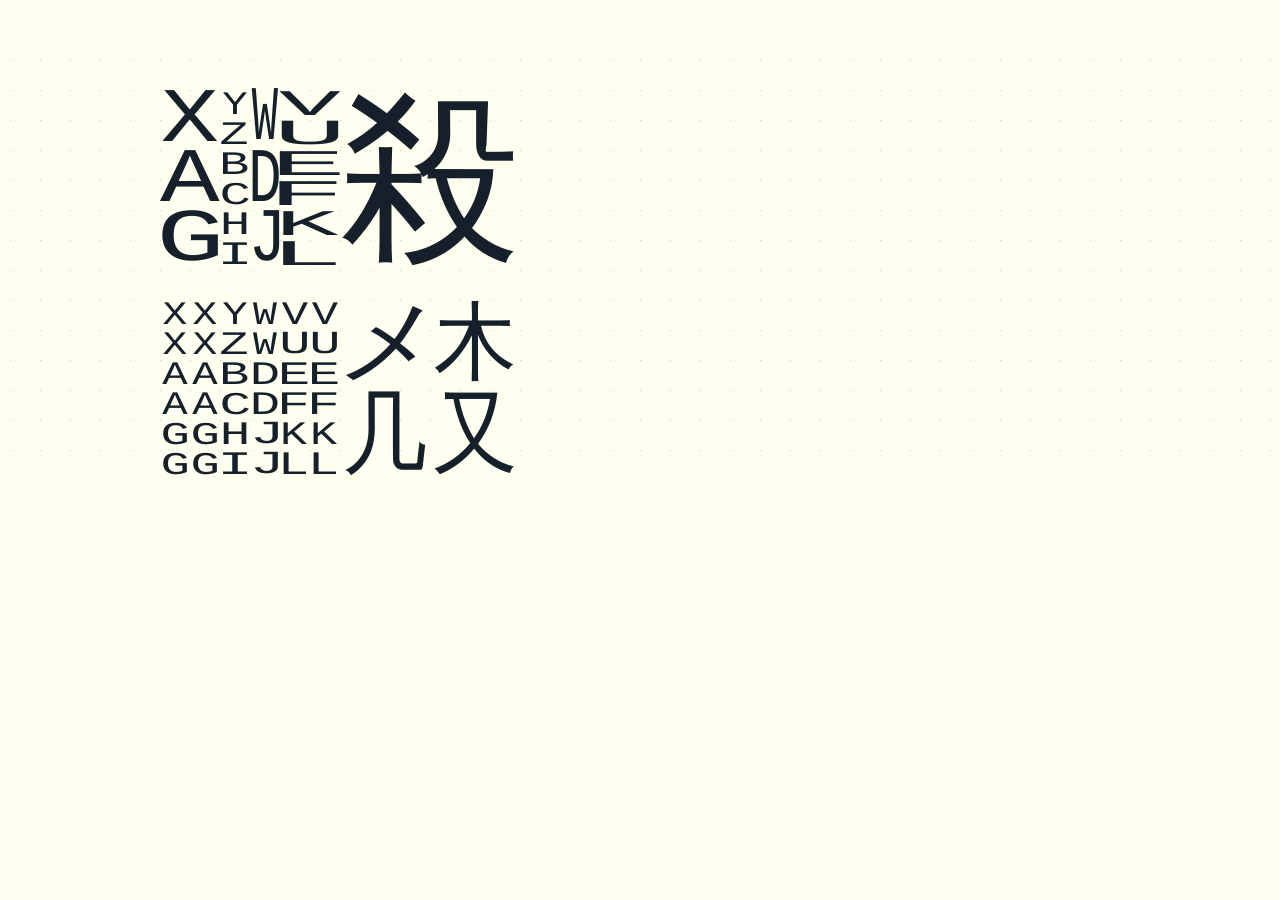
==== docs/fixture.html @ 178b0c96 "Primera versión de landing page con lorem ipsum" ====
<!DOCTYPE html>
<html lang="es" data-mode="multi" data-lang="multi" data-js="0">
<head>
<meta charset="utf-8">
<meta name="viewport" content="width=device-width, initial-scale=1">
<meta name="robots" content="noindex">
<meta name="color-scheme" content="light dark">
<title>box fixture (R2/R6, not a page) — Sebastián R. Vansteenkiste Visacia</title>
<link rel="stylesheet" href="assets/styles.css">
<style>/* generated from content/content.json by tools/build.mjs — do not edit */
:root{--hot-cols:max(calc(1 + 10 * var(--hover-scale,2)),calc(2 + 7 * var(--hover-scale,2)),calc(1 + 7 * var(--hover-scale,2)),calc(0 + 4 * var(--hover-scale,2)),calc(0 + 9 * var(--hover-scale,2)),calc(0 + 8 * var(--hover-scale,2)),calc(0 + 2 * var(--hover-scale,2)),calc(0 + 7 * var(--hover-scale,2)),calc(0 + 10 * var(--hover-scale,2)),calc(0 + 3 * var(--hover-scale,2)),calc(0 + 6 * var(--hover-scale,2)))}
:root{--hot-letters:10;--hot-spaces:1}
html[data-mode="multi"] .ml:not([data-language="es"]):not(.body){display:none}
html[data-mode="single"][data-lang="es"] .ml:not([data-language="es"]){display:none}
.box[data-l="es"]{--grow:calc(var(--hot-es,0) * var(--hover-grow,1))}
.widget[data-state="stacked"]:has(.line[data-language="es"]:hover),.widget[data-state="stacked"]:has(.box[data-l="es"]:hover),.widget[data-state="stacked"]:has(.line[data-language="es"]:focus-visible),.widget[data-state="stacked"][data-selected="es"]{--hot-es:1}
html[data-mode="single"][data-lang="es"] .widget{--hot-es:1;--hover-grow:1}
html[data-mode="single"][data-lang="es"] .box[data-l="es"]{--grow:1}
html[data-mode="single"][data-lang="es"] .box:not([data-l="es"]){display:none}
html[data-mode="single"][data-lang="es"] .ui-label:not([data-language="es"]){display:none}
.widget:has(.line[data-language="es"]:hover) .box[data-l="es"],.widget:has(.box[data-l="es"]:hover) .box[data-l="es"],.widget:has(.line[data-language="es"]:focus-visible) .box[data-l="es"],.widget[data-selected="es"] .box[data-l="es"],html[data-mode="single"] .box[data-l="es"]{overflow:clip}
html[data-hover-bold="1"][data-mode="multi"] .box[data-l="es"]:hover>.gl,html[data-hover-bold="1"][data-mode="multi"] .widget:has(.line[data-language="es"]:hover) .box[data-l="es"]>.gl,html[data-hover-bold="1"][data-mode="multi"] .widget:has(.line[data-language="es"]:focus-visible) .box[data-l="es"]>.gl,html[data-hover-bold="1"][data-mode="multi"] .widget[data-selected="es"] .box[data-l="es"]>.gl{-webkit-text-stroke:0.02em currentColor}
html[data-mode="single"][data-lang="en"] .ml:not([data-language="en"]){display:none}
.box[data-l="en"]{--grow:calc(var(--hot-en,0) * var(--hover-grow,1))}
.widget[data-state="stacked"]:has(.line[data-language="en"]:hover),.widget[data-state="stacked"]:has(.box[data-l="en"]:hover),.widget[data-state="stacked"]:has(.line[data-language="en"]:focus-visible),.widget[data-state="stacked"][data-selected="en"]{--hot-en:1}
html[data-mode="single"][data-lang="en"] .widget{--hot-en:1;--hover-grow:1}
html[data-mode="single"][data-lang="en"] .box[data-l="en"]{--grow:1}
html[data-mode="single"][data-lang="en"] .box:not([data-l="en"]){display:none}
html[data-mode="single"][data-lang="en"] .ui-label:not([data-language="en"]){display:none}
.widget:has(.line[data-language="en"]:hover) .box[data-l="en"],.widget:has(.box[data-l="en"]:hover) .box[data-l="en"],.widget:has(.line[data-language="en"]:focus-visible) .box[data-l="en"],.widget[data-selected="en"] .box[data-l="en"],html[data-mode="single"] .box[data-l="en"]{overflow:clip}
html[data-hover-bold="1"][data-mode="multi"] .box[data-l="en"]:hover>.gl,html[data-hover-bold="1"][data-mode="multi"] .widget:has(.line[data-language="en"]:hover) .box[data-l="en"]>.gl,html[data-hover-bold="1"][data-mode="multi"] .widget:has(.line[data-language="en"]:focus-visible) .box[data-l="en"]>.gl,html[data-hover-bold="1"][data-mode="multi"] .widget[data-selected="en"] .box[data-l="en"]>.gl{-webkit-text-stroke:0.02em currentColor}
html[data-mode="single"][data-lang="ca"] .ml:not([data-language="ca"]){display:none}
.box[data-l="ca"]{--grow:calc(var(--hot-ca,0) * var(--hover-grow,1))}
.widget[data-state="stacked"]:has(.line[data-language="ca"]:hover),.widget[data-state="stacked"]:has(.box[data-l="ca"]:hover),.widget[data-state="stacked"]:has(.line[data-language="ca"]:focus-visible),.widget[data-state="stacked"][data-selected="ca"]{--hot-ca:1}
html[data-mode="single"][data-lang="ca"] .widget{--hot-ca:1;--hover-grow:1}
html[data-mode="single"][data-lang="ca"] .box[data-l="ca"]{--grow:1}
html[data-mode="single"][data-lang="ca"] .box:not([data-l="ca"]){display:none}
html[data-mode="single"][data-lang="ca"] .ui-label:not([data-language="ca"]){display:none}
.widget:has(.line[data-language="ca"]:hover) .box[data-l="ca"],.widget:has(.box[data-l="ca"]:hover) .box[data-l="ca"],.widget:has(.line[data-language="ca"]:focus-visible) .box[data-l="ca"],.widget[data-selected="ca"] .box[data-l="ca"],html[data-mode="single"] .box[data-l="ca"]{overflow:clip}
html[data-hover-bold="1"][data-mode="multi"] .box[data-l="ca"]:hover>.gl,html[data-hover-bold="1"][data-mode="multi"] .widget:has(.line[data-language="ca"]:hover) .box[data-l="ca"]>.gl,html[data-hover-bold="1"][data-mode="multi"] .widget:has(.line[data-language="ca"]:focus-visible) .box[data-l="ca"]>.gl,html[data-hover-bold="1"][data-mode="multi"] .widget[data-selected="ca"] .box[data-l="ca"]>.gl{-webkit-text-stroke:0.02em currentColor}
html[data-mode="single"][data-lang="ja"] .ml:not([data-language="ja"]){display:none}
.box[data-l="ja"]{--grow:calc(var(--hot-ja,0) * var(--hover-grow,1))}
.widget[data-state="stacked"]:has(.line[data-language="ja"]:hover),.widget[data-state="stacked"]:has(.box[data-l="ja"]:hover),.widget[data-state="stacked"]:has(.line[data-language="ja"]:focus-visible),.widget[data-state="stacked"][data-selected="ja"]{--hot-ja:1}
html[data-mode="single"][data-lang="ja"] .widget{--hot-ja:1;--hover-grow:1}
html[data-mode="single"][data-lang="ja"] .box[data-l="ja"]{--grow:1}
html[data-mode="single"][data-lang="ja"] .box:not([data-l="ja"]){display:none}
html[data-mode="single"][data-lang="ja"] .ui-label:not([data-language="ja"]){display:none}
.widget:has(.line[data-language="ja"]:hover) .box[data-l="ja"],.widget:has(.box[data-l="ja"]:hover) .box[data-l="ja"],.widget:has(.line[data-language="ja"]:focus-visible) .box[data-l="ja"],.widget[data-selected="ja"] .box[data-l="ja"],html[data-mode="single"] .box[data-l="ja"]{overflow:clip}
html[data-hover-bold="1"][data-mode="multi"] .box[data-l="ja"]:hover>.gl,html[data-hover-bold="1"][data-mode="multi"] .widget:has(.line[data-language="ja"]:hover) .box[data-l="ja"]>.gl,html[data-hover-bold="1"][data-mode="multi"] .widget:has(.line[data-language="ja"]:focus-visible) .box[data-l="ja"]>.gl,html[data-hover-bold="1"][data-mode="multi"] .widget[data-selected="ja"] .box[data-l="ja"]>.gl{-webkit-text-stroke:0.02em currentColor}
html[data-mode="single"] .widget{--st:1;width:calc(var(--scols,var(--cols))*var(--cell));height:calc(var(--srows,2)*var(--cell))}
html[data-mode="single"] .widget .line{display:none}
html[data-mode="single"] .box{--ysv:var(--ys1,var(--ys))}

/* ink extents in em, measured by `npm run measure` (R3–R6) — one table per shipped typeface, D11.8 */
/* monospace (default; also the no-JS table, where data-font is absent) */
.box[data-g="?"]{--inkw:0.39;--inkh:0.7425;--inkx:0.1175;--inky:-0.3975}
.box[data-g="A"]{--inkw:0.5675;--inkh:0.73;--inkx:0.0175;--inky:-0.385}
.box[data-g="B"]{--inkw:0.475;--inkh:0.73;--inkx:0.08;--inky:-0.385}
.box[data-g="C"]{--inkw:0.4575;--inkh:0.7575;--inkx:0.0675;--inky:-0.3975}
.box[data-g="D"]{--inkw:0.475;--inkh:0.73;--inkx:0.065;--inky:-0.385}
.box[data-g="E"]{--inkw:0.4425;--inkh:0.73;--inkx:0.095;--inky:-0.385}
.box[data-g="F"]{--inkw:0.43;--inkh:0.73;--inkx:0.1125;--inky:-0.385}
.box[data-g="G"]{--inkw:0.49;--inkh:0.7575;--inkx:0.05;--inky:-0.3975}
.box[data-g="H"]{--inkw:0.47;--inkh:0.73;--inkx:0.065;--inky:-0.385}
.box[data-g="I"]{--inkw:0.405;--inkh:0.73;--inkx:0.0975;--inky:-0.385}
.box[data-g="J"]{--inkw:0.415;--inkh:0.745;--inkx:0.0525;--inky:-0.385}
.box[data-g="K"]{--inkw:0.5325;--inkh:0.73;--inkx:0.065;--inky:-0.385}
.box[data-g="L"]{--inkw:0.4525;--inkh:0.73;--inkx:0.105;--inky:-0.385}
.box[data-g="M"]{--inkw:0.5175;--inkh:0.7275;--inkx:0.0175;--inky:-0.3825}
.box[data-g="N"]{--inkw:0.5275;--inkh:0.7275;--inkx:0.0075;--inky:-0.3825}
.box[data-g="O"]{--inkw:0.4875;--inkh:0.7575;--inkx:0.0575;--inky:-0.3975}
.box[data-g="P"]{--inkw:0.4625;--inkh:0.73;--inkx:0.095;--inky:-0.385}
.box[data-g="Q"]{--inkw:0.4875;--inkh:0.875;--inkx:0.0575;--inky:-0.3975}
.box[data-g="R"]{--inkw:0.5325;--inkh:0.73;--inkx:0.07;--inky:-0.385}
.box[data-g="S"]{--inkw:0.47;--inkh:0.7575;--inkx:0.0675;--inky:-0.3975}
.box[data-g="T"]{--inkw:0.5575;--inkh:0.73;--inkx:0.0225;--inky:-0.385}
.box[data-g="U"]{--inkw:0.46;--inkh:0.745;--inkx:0.07;--inky:-0.385}
.box[data-g="V"]{--inkw:0.5475;--inkh:0.73;--inkx:0.0275;--inky:-0.385}
.box[data-g="W"]{--inkw:0.6025;--inkh:0.73;--inkx:0;--inky:-0.385}
.box[data-g="X"]{--inkw:0.5825;--inkh:0.73;--inkx:0.01;--inky:-0.385}
.box[data-g="Y"]{--inkw:0.565;--inkh:0.73;--inkx:0.0175;--inky:-0.385}
.box[data-g="Z"]{--inkw:0.4975;--inkh:0.73;--inkx:0.075;--inky:-0.385}
.box[data-g="¿"]{--inkw:0.39;--inkh:0.745;--inkx:0.0925;--inky:-0.385}
.box[data-g="É"]{--inkw:0.4425;--inkh:0.9275;--inkx:0.095;--inky:-0.5825}
.box[data-g="は"]{--inkw:0.7975;--inkh:0.8075;--inkx:0.1275;--inky:-0.405}
.box[data-g="メ"]{--inkw:0.7275;--inkh:0.7925;--inkx:0.1;--inky:-0.3975}
.box[data-g="事"]{--inkw:0.9025;--inkh:0.91;--inkx:0.0525;--inky:-0.4625}
.box[data-g="作"]{--inkw:0.91;--inkh:0.9175;--inkx:0.0325;--inky:-0.46}
.box[data-g="几"]{--inkw:0.9075;--inkh:0.845;--inkx:0.05;--inky:-0.4025}
.box[data-g="又"]{--inkw:0.9125;--inkh:0.83;--inkx:0.04;--inky:-0.3875}
.box[data-g="履"]{--inkw:0.9275;--inkh:0.8875;--inkx:0.0425;--inky:-0.43}
.box[data-g="明"]{--inkw:0.8275;--inkh:0.86;--inkx:0.0875;--inky:-0.4025}
.box[data-g="書"]{--inkw:0.8875;--inkh:0.9175;--inkx:0.06;--inky:-0.465}
.box[data-g="木"]{--inkw:0.9275;--inkh:0.9;--inkx:0.035;--inky:-0.445}
.box[data-g="業"]{--inkw:0.91;--inkh:0.91;--inkx:0.0525;--inky:-0.4475}
.box[data-g="歴"]{--inkw:0.92;--inkh:0.855;--inkx:0.02;--inky:-0.4125}
.box[data-g="殺"]{--inkw:0.9425;--inkh:0.9125;--inkx:0.025;--inky:-0.4575}
.box[data-g="発"]{--inkw:0.9225;--inkh:0.8725;--inkx:0.04;--inky:-0.42}
.box[data-g="私"]{--inkw:0.95;--inkh:0.9;--inkx:0.025;--inky:-0.4425}
.box[data-g="絡"]{--inkw:0.9375;--inkh:0.915;--inkx:0.0475;--inky:-0.4575}
.box[data-g="著"]{--inkw:0.915;--inkh:0.905;--inkx:0.0325;--inky:-0.4525}
.box[data-g="誰"]{--inkw:0.89;--inkh:0.905;--inkx:0.0575;--inky:-0.45}
.box[data-g="連"]{--inkw:0.9325;--inkh:0.885;--inkx:0.0325;--inky:-0.45}
/* proportional (settings panel) */
html[data-font="prop"] .box[data-g="?"]{--inkw:0.435;--inkh:0.7325;--inkx:0.055;--inky:-0.3625}
html[data-font="prop"] .box[data-g="A"]{--inkw:0.66;--inkh:0.715;--inkx:-0.005;--inky:-0.345}
html[data-font="prop"] .box[data-g="B"]{--inkw:0.5625;--inkh:0.715;--inkx:0.0775;--inky:-0.345}
html[data-font="prop"] .box[data-g="C"]{--inkw:0.64;--inkh:0.75;--inkx:0.0425;--inky:-0.3625}
html[data-font="prop"] .box[data-g="D"]{--inkw:0.59;--inkh:0.715;--inkx:0.0775;--inky:-0.345}
html[data-font="prop"] .box[data-g="E"]{--inkw:0.4975;--inkh:0.715;--inkx:0.0775;--inky:-0.345}
html[data-font="prop"] .box[data-g="F"]{--inkw:0.47;--inkh:0.715;--inkx:0.0775;--inky:-0.345}
html[data-font="prop"] .box[data-g="G"]{--inkw:0.655;--inkh:0.75;--inkx:0.0425;--inky:-0.3625}
html[data-font="prop"] .box[data-g="H"]{--inkw:0.5675;--inkh:0.715;--inkx:0.0775;--inky:-0.345}
html[data-font="prop"] .box[data-g="I"]{--inkw:0.095;--inkh:0.715;--inkx:0.0825;--inky:-0.345}
html[data-font="prop"] .box[data-g="J"]{--inkw:0.42;--inkh:0.7325;--inkx:0.0225;--inky:-0.345}
html[data-font="prop"] .box[data-g="K"]{--inkw:0.5925;--inkh:0.715;--inkx:0.0775;--inky:-0.345}
html[data-font="prop"] .box[data-g="L"]{--inkw:0.475;--inkh:0.715;--inkx:0.0775;--inky:-0.345}
html[data-font="prop"] .box[data-g="M"]{--inkw:0.7125;--inkh:0.715;--inkx:0.08;--inky:-0.345}
html[data-font="prop"] .box[data-g="N"]{--inkw:0.57;--inkh:0.715;--inkx:0.0775;--inky:-0.345}
html[data-font="prop"] .box[data-g="O"]{--inkw:0.685;--inkh:0.75;--inkx:0.0375;--inky:-0.3625}
html[data-font="prop"] .box[data-g="P"]{--inkw:0.5325;--inkh:0.715;--inkx:0.0775;--inky:-0.345}
html[data-font="prop"] .box[data-g="Q"]{--inkw:0.685;--inkh:0.7925;--inkx:0.0375;--inky:-0.3625}
html[data-font="prop"] .box[data-g="R"]{--inkw:0.5775;--inkh:0.715;--inkx:0.0775;--inky:-0.345}
html[data-font="prop"] .box[data-g="S"]{--inkw:0.575;--inkh:0.75;--inkx:0.0375;--inky:-0.3625}
html[data-font="prop"] .box[data-g="T"]{--inkw:0.57;--inkh:0.715;--inkx:0.0025;--inky:-0.345}
html[data-font="prop"] .box[data-g="U"]{--inkw:0.575;--inkh:0.7325;--inkx:0.0725;--inky:-0.345}
html[data-font="prop"] .box[data-g="V"]{--inkw:0.6125;--inkh:0.715;--inkx:0;--inky:-0.345}
html[data-font="prop"] .box[data-g="W"]{--inkw:0.9025;--inkh:0.715;--inkx:0.0125;--inky:-0.345}
html[data-font="prop"] .box[data-g="X"]{--inkw:0.6125;--inkh:0.715;--inkx:0;--inky:-0.345}
html[data-font="prop"] .box[data-g="Y"]{--inkw:0.6425;--inkh:0.715;--inkx:0.0025;--inky:-0.345}
html[data-font="prop"] .box[data-g="Z"]{--inkw:0.5675;--inkh:0.715;--inkx:0.0225;--inky:-0.345}
html[data-font="prop"] .box[data-g="¿"]{--inkw:0.435;--inkh:0.7275;--inkx:0.0675;--inky:-0.1475}
html[data-font="prop"] .box[data-g="É"]{--inkw:0.4975;--inkh:0.9275;--inkx:0.0775;--inky:-0.5575}
html[data-font="prop"] .box[data-g="は"]{--inkw:0.825;--inkh:0.845;--inkx:0.115;--inky:-0.425}
html[data-font="prop"] .box[data-g="メ"]{--inkw:0.735;--inkh:0.8175;--inkx:0.1175;--inky:-0.42}
html[data-font="prop"] .box[data-g="事"]{--inkw:0.93;--inkh:0.93;--inkx:0.035;--inky:-0.4675}
html[data-font="prop"] .box[data-g="作"]{--inkw:0.93;--inkh:0.93;--inkx:0.03;--inky:-0.4675}
html[data-font="prop"] .box[data-g="几"]{--inkw:0.9275;--inkh:0.8775;--inkx:0.035;--inky:-0.4275}
html[data-font="prop"] .box[data-g="又"]{--inkw:0.915;--inkh:0.8475;--inkx:0.0425;--inky:-0.3975}
html[data-font="prop"] .box[data-g="履"]{--inkw:0.9425;--inkh:0.9125;--inkx:0.02;--inky:-0.4475}
html[data-font="prop"] .box[data-g="明"]{--inkw:0.8575;--inkh:0.885;--inkx:0.0675;--inky:-0.435}
html[data-font="prop"] .box[data-g="書"]{--inkw:0.9225;--inkh:0.9175;--inkx:0.0425;--inky:-0.4725}
html[data-font="prop"] .box[data-g="木"]{--inkw:0.9225;--inkh:0.9275;--inkx:0.0375;--inky:-0.4625}
html[data-font="prop"] .box[data-g="業"]{--inkw:0.93;--inkh:0.94;--inkx:0.0375;--inky:-0.4675}
html[data-font="prop"] .box[data-g="歴"]{--inkw:0.9325;--inkh:0.8725;--inkx:0.0275;--inky:-0.4275}
html[data-font="prop"] .box[data-g="殺"]{--inkw:0.9475;--inkh:0.925;--inkx:0.0275;--inky:-0.4625}
html[data-font="prop"] .box[data-g="発"]{--inkw:0.93;--inkh:0.8925;--inkx:0.0325;--inky:-0.435}
html[data-font="prop"] .box[data-g="私"]{--inkw:0.94;--inkh:0.925;--inkx:0.03;--inky:-0.455}
html[data-font="prop"] .box[data-g="絡"]{--inkw:0.945;--inkh:0.9325;--inkx:0.0325;--inky:-0.465}
html[data-font="prop"] .box[data-g="著"]{--inkw:0.92;--inkh:0.9075;--inkx:0.035;--inky:-0.4675}
html[data-font="prop"] .box[data-g="誰"]{--inkw:0.92;--inkh:0.9;--inkx:0.04;--inky:-0.4575}
html[data-font="prop"] .box[data-g="連"]{--inkw:0.945;--inkh:0.905;--inkx:0.0275;--inky:-0.465}

/* per-block-size inset (R4): the global dial for how much of a box a glyph may fill */
.box[data-size="1x1"]{--fi:var(--fit-inset-1x1, var(--fit-inset))}
.box[data-size="1x2"]{--fi:var(--fit-inset-1x2, var(--fit-inset))}
.box[data-size="2x1"]{--fi:var(--fit-inset-2x1, var(--fit-inset))}
.box[data-size="2x2"]{--fi:var(--fit-inset-2x2, var(--fit-inset))}

/* R12: the fused-glyph-width dial: the column grid, and the block shift it implies */
.box[data-block="latin"]{--fdw:max(var(--fw), var(--fused-glyph-width, 1), var(--fh) * var(--fused-glyph-square, 0))}
.box[data-block="cjk"]{--fshift:calc(var(--fgw) - 1)}</style>
</head>
<body>
<main id="main">
<div class="lanes">
<div class="lane" data-lane="1">
<section class="section" data-section="composite"><h2 class="sr-only">2x2, tower, 1x2, 2x1</h2><div class="widget" data-state="fused" data-columns="latin" role="group" aria-label="2x2, tower, 1x2, 2x1" style="--cols:12;--rows:12;--rows0:8;--fused:6;--pad:1;--scols:calc(0 + 6 * var(--hover-scale,2));--srows:calc(2 * max(2, var(--hover-scale,2)))"><div class="boxes" aria-hidden="true"><span class="box" data-l="es" data-block="latin" data-script="latin" data-g="X" data-size="2x2" style="--xf:0;--yf:1;--xs:0;--ys:1;--ys0:0;--ys1:2;--w:2;--h:2"><span class="gl">X</span></span><span class="box" data-l="es" data-block="latin" data-script="latin" data-g="Y" data-size="1x1" style="--xf:2;--yf:1;--xs:2;--ys:1;--ys0:0;--ys1:2;--push:2;--dy:2"><span class="gl">Y</span></span><span class="box" data-l="es" data-block="latin" data-script="latin" data-g="Z" data-size="1x1" style="--xf:2;--yf:2;--xs:2;--ys:2;--ys0:1;--ys1:3;--push:2"><span class="gl">Z</span></span><span class="box" data-l="es" data-block="latin" data-script="latin" data-g="W" data-size="1x2" style="--xf:3;--yf:1;--xs:3;--ys:1;--ys0:0;--ys1:2;--h:2;--push:3"><span class="gl">W</span></span><span class="box" data-l="es" data-block="latin" data-script="latin" data-g="V" data-size="2x1" style="--xf:4;--yf:1;--xs:4;--ys:1;--ys0:0;--ys1:2;--w:2;--push:4;--dy:2"><span class="gl">V</span></span><span class="box" data-l="es" data-block="latin" data-script="latin" data-g="U" data-size="2x1" style="--xf:4;--yf:2;--xs:4;--ys:2;--ys0:1;--ys1:3;--w:2;--push:4"><span class="gl">U</span></span><span class="box" data-l="en" data-block="latin" data-script="latin" data-g="A" data-size="2x2" style="--xf:0;--yf:3;--xs:0;--ys:4;--ys0:2;--ys1:2;--w:2;--h:2"><span class="gl">A</span></span><span class="box" data-l="en" data-block="latin" data-script="latin" data-g="B" data-size="1x1" style="--xf:2;--yf:3;--xs:2;--ys:4;--ys0:2;--ys1:2;--push:2;--dy:2"><span class="gl">B</span></span><span class="box" data-l="en" data-block="latin" data-script="latin" data-g="C" data-size="1x1" style="--xf:2;--yf:4;--xs:2;--ys:5;--ys0:3;--ys1:3;--push:2"><span class="gl">C</span></span><span class="box" data-l="en" data-block="latin" data-script="latin" data-g="D" data-size="1x2" style="--xf:3;--yf:3;--xs:3;--ys:4;--ys0:2;--ys1:2;--h:2;--push:3"><span class="gl">D</span></span><span class="box" data-l="en" data-block="latin" data-script="latin" data-g="E" data-size="2x1" style="--xf:4;--yf:3;--xs:4;--ys:4;--ys0:2;--ys1:2;--w:2;--push:4;--dy:2"><span class="gl">E</span></span><span class="box" data-l="en" data-block="latin" data-script="latin" data-g="F" data-size="2x1" style="--xf:4;--yf:4;--xs:4;--ys:5;--ys0:3;--ys1:3;--w:2;--push:4"><span class="gl">F</span></span><span class="box" data-l="ca" data-block="latin" data-script="latin" data-g="G" data-size="2x2" style="--xf:0;--yf:5;--xs:0;--ys:7;--ys0:4;--ys1:2;--w:2;--h:2"><span class="gl">G</span></span><span class="box" data-l="ca" data-block="latin" data-script="latin" data-g="H" data-size="1x1" style="--xf:2;--yf:5;--xs:2;--ys:7;--ys0:4;--ys1:2;--push:2;--dy:2"><span class="gl">H</span></span><span class="box" data-l="ca" data-block="latin" data-script="latin" data-g="I" data-size="1x1" style="--xf:2;--yf:6;--xs:2;--ys:8;--ys0:5;--ys1:3;--push:2"><span class="gl">I</span></span><span class="box" data-l="ca" data-block="latin" data-script="latin" data-g="J" data-size="1x2" style="--xf:3;--yf:5;--xs:3;--ys:7;--ys0:4;--ys1:2;--h:2;--push:3"><span class="gl">J</span></span><span class="box" data-l="ca" data-block="latin" data-script="latin" data-g="K" data-size="2x1" style="--xf:4;--yf:5;--xs:4;--ys:7;--ys0:4;--ys1:2;--w:2;--push:4;--dy:2"><span class="gl">K</span></span><span class="box" data-l="ca" data-block="latin" data-script="latin" data-g="L" data-size="2x1" style="--xf:4;--yf:6;--xs:4;--ys:8;--ys0:5;--ys1:3;--w:2;--push:4"><span class="gl">L</span></span><span class="box" data-l="ja" data-block="cjk" data-script="cjk" data-g="殺" data-size="2x2" style="--xf:6;--yf:1;--xs:0;--ys:10;--ys0:6;--ys1:2;--w:2;--h:2;--fw:6;--fh:6"><span class="gl">殺</span></span></div></div></section>
<section class="section" data-section="tiled"><h2 class="sr-only">2x2 tiled by 1x1 boxes</h2><div class="widget" data-state="fused" data-columns="latin" role="group" aria-label="2x2 tiled by 1x1 boxes" style="--cols:12;--rows:12;--rows0:8;--fused:6;--pad:1;--scols:calc(0 + 6 * var(--hover-scale,2));--srows:calc(2 * max(2, var(--hover-scale,2)))"><div class="boxes" aria-hidden="true"><span class="box" data-l="es" data-block="latin" data-script="latin" data-g="X" data-size="1x1" style="--xf:0;--yf:1;--xs:0;--ys:1;--ys0:0;--ys1:2;--dy:2"><span class="gl">X</span></span><span class="box" data-l="es" data-block="latin" data-script="latin" data-g="X" data-size="1x1" style="--xf:0;--yf:2;--xs:0;--ys:2;--ys0:1;--ys1:3"><span class="gl">X</span></span><span class="box" data-l="es" data-block="latin" data-script="latin" data-g="X" data-size="1x1" style="--xf:1;--yf:1;--xs:1;--ys:1;--ys0:0;--ys1:2;--push:1;--dy:2"><span class="gl">X</span></span><span class="box" data-l="es" data-block="latin" data-script="latin" data-g="X" data-size="1x1" style="--xf:1;--yf:2;--xs:1;--ys:2;--ys0:1;--ys1:3;--push:1"><span class="gl">X</span></span><span class="box" data-l="es" data-block="latin" data-script="latin" data-g="Y" data-size="1x1" style="--xf:2;--yf:1;--xs:2;--ys:1;--ys0:0;--ys1:2;--push:2;--dy:2"><span class="gl">Y</span></span><span class="box" data-l="es" data-block="latin" data-script="latin" data-g="Z" data-size="1x1" style="--xf:2;--yf:2;--xs:2;--ys:2;--ys0:1;--ys1:3;--push:2"><span class="gl">Z</span></span><span class="box" data-l="es" data-block="latin" data-script="latin" data-g="W" data-size="1x1" style="--xf:3;--yf:1;--xs:3;--ys:1;--ys0:0;--ys1:2;--push:3;--dy:2"><span class="gl">W</span></span><span class="box" data-l="es" data-block="latin" data-script="latin" data-g="W" data-size="1x1" style="--xf:3;--yf:2;--xs:3;--ys:2;--ys0:1;--ys1:3;--push:3"><span class="gl">W</span></span><span class="box" data-l="es" data-block="latin" data-script="latin" data-g="V" data-size="1x1" style="--xf:4;--yf:1;--xs:4;--ys:1;--ys0:0;--ys1:2;--push:4;--dy:2"><span class="gl">V</span></span><span class="box" data-l="es" data-block="latin" data-script="latin" data-g="U" data-size="1x1" style="--xf:4;--yf:2;--xs:4;--ys:2;--ys0:1;--ys1:3;--push:4"><span class="gl">U</span></span><span class="box" data-l="es" data-block="latin" data-script="latin" data-g="V" data-size="1x1" style="--xf:5;--yf:1;--xs:5;--ys:1;--ys0:0;--ys1:2;--push:5;--dy:2"><span class="gl">V</span></span><span class="box" data-l="es" data-block="latin" data-script="latin" data-g="U" data-size="1x1" style="--xf:5;--yf:2;--xs:5;--ys:2;--ys0:1;--ys1:3;--push:5"><span class="gl">U</span></span><span class="box" data-l="en" data-block="latin" data-script="latin" data-g="A" data-size="1x1" style="--xf:0;--yf:3;--xs:0;--ys:4;--ys0:2;--ys1:2;--dy:2"><span class="gl">A</span></span><span class="box" data-l="en" data-block="latin" data-script="latin" data-g="A" data-size="1x1" style="--xf:0;--yf:4;--xs:0;--ys:5;--ys0:3;--ys1:3"><span class="gl">A</span></span><span class="box" data-l="en" data-block="latin" data-script="latin" data-g="A" data-size="1x1" style="--xf:1;--yf:3;--xs:1;--ys:4;--ys0:2;--ys1:2;--push:1;--dy:2"><span class="gl">A</span></span><span class="box" data-l="en" data-block="latin" data-script="latin" data-g="A" data-size="1x1" style="--xf:1;--yf:4;--xs:1;--ys:5;--ys0:3;--ys1:3;--push:1"><span class="gl">A</span></span><span class="box" data-l="en" data-block="latin" data-script="latin" data-g="B" data-size="1x1" style="--xf:2;--yf:3;--xs:2;--ys:4;--ys0:2;--ys1:2;--push:2;--dy:2"><span class="gl">B</span></span><span class="box" data-l="en" data-block="latin" data-script="latin" data-g="C" data-size="1x1" style="--xf:2;--yf:4;--xs:2;--ys:5;--ys0:3;--ys1:3;--push:2"><span class="gl">C</span></span><span class="box" data-l="en" data-block="latin" data-script="latin" data-g="D" data-size="1x1" style="--xf:3;--yf:3;--xs:3;--ys:4;--ys0:2;--ys1:2;--push:3;--dy:2"><span class="gl">D</span></span><span class="box" data-l="en" data-block="latin" data-script="latin" data-g="D" data-size="1x1" style="--xf:3;--yf:4;--xs:3;--ys:5;--ys0:3;--ys1:3;--push:3"><span class="gl">D</span></span><span class="box" data-l="en" data-block="latin" data-script="latin" data-g="E" data-size="1x1" style="--xf:4;--yf:3;--xs:4;--ys:4;--ys0:2;--ys1:2;--push:4;--dy:2"><span class="gl">E</span></span><span class="box" data-l="en" data-block="latin" data-script="latin" data-g="F" data-size="1x1" style="--xf:4;--yf:4;--xs:4;--ys:5;--ys0:3;--ys1:3;--push:4"><span class="gl">F</span></span><span class="box" data-l="en" data-block="latin" data-script="latin" data-g="E" data-size="1x1" style="--xf:5;--yf:3;--xs:5;--ys:4;--ys0:2;--ys1:2;--push:5;--dy:2"><span class="gl">E</span></span><span class="box" data-l="en" data-block="latin" data-script="latin" data-g="F" data-size="1x1" style="--xf:5;--yf:4;--xs:5;--ys:5;--ys0:3;--ys1:3;--push:5"><span class="gl">F</span></span><span class="box" data-l="ca" data-block="latin" data-script="latin" data-g="G" data-size="1x1" style="--xf:0;--yf:5;--xs:0;--ys:7;--ys0:4;--ys1:2;--dy:2"><span class="gl">G</span></span><span class="box" data-l="ca" data-block="latin" data-script="latin" data-g="G" data-size="1x1" style="--xf:0;--yf:6;--xs:0;--ys:8;--ys0:5;--ys1:3"><span class="gl">G</span></span><span class="box" data-l="ca" data-block="latin" data-script="latin" data-g="G" data-size="1x1" style="--xf:1;--yf:5;--xs:1;--ys:7;--ys0:4;--ys1:2;--push:1;--dy:2"><span class="gl">G</span></span><span class="box" data-l="ca" data-block="latin" data-script="latin" data-g="G" data-size="1x1" style="--xf:1;--yf:6;--xs:1;--ys:8;--ys0:5;--ys1:3;--push:1"><span class="gl">G</span></span><span class="box" data-l="ca" data-block="latin" data-script="latin" data-g="H" data-size="1x1" style="--xf:2;--yf:5;--xs:2;--ys:7;--ys0:4;--ys1:2;--push:2;--dy:2"><span class="gl">H</span></span><span class="box" data-l="ca" data-block="latin" data-script="latin" data-g="I" data-size="1x1" style="--xf:2;--yf:6;--xs:2;--ys:8;--ys0:5;--ys1:3;--push:2"><span class="gl">I</span></span><span class="box" data-l="ca" data-block="latin" data-script="latin" data-g="J" data-size="1x1" style="--xf:3;--yf:5;--xs:3;--ys:7;--ys0:4;--ys1:2;--push:3;--dy:2"><span class="gl">J</span></span><span class="box" data-l="ca" data-block="latin" data-script="latin" data-g="J" data-size="1x1" style="--xf:3;--yf:6;--xs:3;--ys:8;--ys0:5;--ys1:3;--push:3"><span class="gl">J</span></span><span class="box" data-l="ca" data-block="latin" data-script="latin" data-g="K" data-size="1x1" style="--xf:4;--yf:5;--xs:4;--ys:7;--ys0:4;--ys1:2;--push:4;--dy:2"><span class="gl">K</span></span><span class="box" data-l="ca" data-block="latin" data-script="latin" data-g="L" data-size="1x1" style="--xf:4;--yf:6;--xs:4;--ys:8;--ys0:5;--ys1:3;--push:4"><span class="gl">L</span></span><span class="box" data-l="ca" data-block="latin" data-script="latin" data-g="K" data-size="1x1" style="--xf:5;--yf:5;--xs:5;--ys:7;--ys0:4;--ys1:2;--push:5;--dy:2"><span class="gl">K</span></span><span class="box" data-l="ca" data-block="latin" data-script="latin" data-g="L" data-size="1x1" style="--xf:5;--yf:6;--xs:5;--ys:8;--ys0:5;--ys1:3;--push:5"><span class="gl">L</span></span><span class="box" data-l="ja" data-block="cjk" data-script="cjk" data-g="メ" data-size="1x1" style="--xf:6;--yf:1;--xs:0;--ys:10;--ys0:6;--ys1:2;--fw:3;--fh:3;--dy:2"><span class="gl">メ</span></span><span class="box" data-l="ja" data-block="cjk" data-script="cjk" data-g="几" data-size="1x1" style="--xf:6;--yf:4;--xs:0;--ys:11;--ys0:7;--ys1:3;--fw:3;--fh:3"><span class="gl">几</span></span><span class="box" data-l="ja" data-block="cjk" data-script="cjk" data-g="木" data-size="1x1" style="--xf:9;--yf:1;--xs:1;--ys:10;--ys0:6;--ys1:2;--fw:3;--fh:3;--push:1;--dy:2"><span class="gl">木</span></span><span class="box" data-l="ja" data-block="cjk" data-script="cjk" data-g="又" data-size="1x1" style="--xf:9;--yf:4;--xs:1;--ys:11;--ys0:7;--ys1:3;--fw:3;--fh:3;--push:1"><span class="gl">又</span></span></div></div></section>
</div>
</div>
</main>
</body>
</html>
---- docs/assets/styles.css ----
/* ============================================================================
   home — stylesheet
   The spec's §8/§9/§10, implemented on whole square cells (R1, R9).
   Data-derived rules (single-mode visibility, per-language line growth, the
   measured glyph metrics, the per-size inset) are NOT here: the generator emits
   them in a small <style> block, so a fifth language, a new glyph or a bigger
   box needs no CSS edit. See home/README.md.

   Layout contract
   ---------------
   --cell is one square cell. The page is exactly --grid-cols cells wide,
   centred, with one cell of slack so a scrollbar can never cause horizontal
   overflow. Every box (widget, glyph box, line, control, bar, dialog) is a
   whole number of cells in both dimensions, and the widget's fused block fits
   one lane.

   The fit rule (R3–R6) lives in the `.box` block below: the generator emits raw
   geometry in cells plus measured ink metrics in em, and the box derives its
   font size and its two stretches with calc(), so the inset stays a live dial.
   ========================================================================= */

@property --cell {
  syntax: "<length>";
  inherits: true;
  initial-value: 32px;
}

@property --dur {
  syntax: "<time>";
  inherits: true;
  initial-value: 400ms;
}

/* D13.4: registered so `--hot-cols` (a max() of per-line `calc()`s emitted by the
   generator) resolves to a number the browser checks and the battery can read;
   without registration `getComputedStyle` hands back the token stream. */
@property --hot-cols {
  syntax: "<number>";
  inherits: true;
  initial-value: 21;
}

@property --hover-scale {
  syntax: "<number>";
  inherits: true;
  initial-value: 2;
}

@property --hover-reserve {
  syntax: "<number>";
  inherits: true;
  initial-value: 1;
}

/* D15.2: 1 while the stacked view has to reserve a shoulder/gap for the hot
   growth, 0 when growing or reserving is switched off. */
@property --stack-room {
  syntax: "<number>";
  inherits: true;
  initial-value: 1;
}

@property --wave-step {
  syntax: "<time>";
  inherits: true;
  initial-value: 200ms;
}

/* The widget's box geometry and glyph metrics, registered as numbers so that
   `getComputedStyle` hands back a resolved value (not the calc() source) to the
   debug overlay and to `npm run check`, and so the browser can interpolate
   them. Names, units and meanings: see the `.box` rule below. */
@property --w { syntax: "<number>"; inherits: true; initial-value: 1; }
@property --h { syntax: "<number>"; inherits: true; initial-value: 1; }
@property --fw { syntax: "<number>"; inherits: true; initial-value: 1; }
@property --fh { syntax: "<number>"; inherits: true; initial-value: 1; }
@property --xf { syntax: "<number>"; inherits: true; initial-value: 0; }
@property --yf { syntax: "<number>"; inherits: true; initial-value: 0; }
@property --xs { syntax: "<number>"; inherits: true; initial-value: 0; }
@property --ys { syntax: "<number>"; inherits: true; initial-value: 0; }
@property --fi { syntax: "<number>"; inherits: true; initial-value: 0; }
@property --fdw { syntax: "<number>"; inherits: true; initial-value: 1; }
@property --fgw { syntax: "<number>"; inherits: true; initial-value: 1; }
@property --fshift { syntax: "<number>"; inherits: true; initial-value: 0; }
@property --push { syntax: "<number>"; inherits: true; initial-value: 0; }
@property --dy { syntax: "<number>"; inherits: true; initial-value: 1; }
@property --grow { syntax: "<number>"; inherits: true; initial-value: 0; }
@property --rw { syntax: "<number>"; inherits: true; initial-value: 1; }
@property --rh { syntax: "<number>"; inherits: true; initial-value: 1; }
@property --f { syntax: "<number>"; inherits: true; initial-value: 1; }
@property --sx { syntax: "<number>"; inherits: true; initial-value: 1; }
@property --sy { syntax: "<number>"; inherits: true; initial-value: 1; }
@property --kx { syntax: "<number>"; inherits: true; initial-value: 0; }
@property --ky { syntax: "<number>"; inherits: true; initial-value: 0; }
@property --inkw { syntax: "<number>"; inherits: true; initial-value: 0; }
@property --inkh { syntax: "<number>"; inherits: true; initial-value: 0; }
@property --inkx { syntax: "<number>"; inherits: true; initial-value: 0; }
@property --inky { syntax: "<number>"; inherits: true; initial-value: 0; }
@property --bleed { syntax: "<number>"; inherits: true; initial-value: 0; }
@property --mw { syntax: "<number>"; inherits: true; initial-value: 0; }
@property --mv { syntax: "<number>"; inherits: true; initial-value: 0; }

*,
*::before,
*::after {
  box-sizing: border-box;
}

:root {
  color-scheme: light dark;
  /* R11 (§10.7 layer 3): text presentation, declared where the page is rooted,
     so every mark — the section tick drawn by `.tick::before` included — is
     covered, not only the glyph boxes that repeat it below. */
  font-variant-emoji: text;

  /* --- grid ------------------------------------------------------------- */
  /* Round 11 (D11.1/D11.2), tightened by round 12 (D12.1). One column.
     Portrait holds the widest **hot** row (the longest title doubling to 21
     cells), so it is 21 columns; landscape is 32. `--cell` is budgeted from
     BOTH the grid and that row, and three cells of slack cover the scrollbar,
     so an expanded title can never produce a sideways scrollbar. `--hot-cols`
     is replaced by the generator with the widest hot row of the build.
     The dial is 13px…30px (was 14px…32px): three cells of slack instead of two
     and both ends a notch smaller, which is the review's "decrease the cell
     size slightly on all platforms, mobile may be slightly smaller". The floor
     is safe for the 24px target because every control is 2 cells. */
  --grid-cols: 21; /* portrait; landscape overrides below */
  --cell-slack: 3; /* cells of allowance, scrollbar included (D12.1) */
  --cell-min: 13px; /* targets stay ≥24px: every control is 2 cells */
  --cell-max: 30px; /* "slightly smaller on all platforms" (was 32px, then 40px) */
  --hot-cols: 21;
  /* max(C + slack, 2H − C + slack): the grid's own need, or the widest hot row
     centred on the same origin. `max()` of two unitless numbers. Mirrored by
     cellNeed()/cellBudget() in tools/lib/grid.mjs. */
  --cell-need: max(
    calc(var(--grid-cols) + var(--cell-slack)),
    calc(2 * var(--hot-cols) - var(--grid-cols) + var(--cell-slack))
  );
  --cell: clamp(var(--cell-min), calc(100vw / var(--cell-need)), var(--cell-max));
  --grid-width: calc(var(--grid-cols) * var(--cell));
  /* D12.2 — the lattice's phase, measured on the element that draws the dots
     (see `main::before`), never from `100vw`: `100vw` includes a classic
     scrollbar, the content box does not, so a `100vw` phase sat half a
     scrollbar to the right of every box. */
  --grid-phase: calc(50% - (var(--grid-cols) - 1) * var(--cell) / 2);
  /* D11.7: the prose measure and the dialog are whole-cell boxes. */
  --measure-cells: min(20, var(--grid-cols));

  /* R4: how much of a box a glyph may fill, per authored block size, as a
     fraction of a cell. `0` is legal; these are the one global dial, and the
     generator maps each authored size onto its key. */
  --fit-inset: 0;
  --fit-inset-1x1: 0.04;
  --fit-inset-2x1: var(--fit-inset);
  --fit-inset-1x2: var(--fit-inset);
  --fit-inset-2x2: var(--fit-inset);

  /* R3/R4, the anti-drift margin: a browser snaps glyph outlines to whole
     pixels, so the ink it paints can sit up to ~0.5px (and, once a stretched
     box magnifies it, up to ~3px) away from where the em table puts it. The fit
     therefore shaves `--fit-bleed` cells *per unit of stretch* off every side
     before filling the rest, which is what keeps a glyph inside its cell (the
     check "no ink leaves the cell it was promised" fails if this is dialled
     away). It is a per-cell quantity because the fit itself is in cells. */
  --fit-bleed: 0.06;

  /* R12 — how wide a `columns`-band glyph's fused region is, in cells.
     `1` (shipped) is the authored column: the glyph keeps its own cell and only
     its height is stretched, so the fused stack reads as a condensed logotype.
     A higher value widens every such glyph, and at `--fused` it makes each one a
     square — the owner's "ideally always squared" option. That is only coherent
     because R12 allows an *enlarged* glyph to overlap its neighbours: at 1 no
     two fused regions overlap at all, above 1 they do by `width − 1` cells.
     The composed (cjk) block keeps its `--fused`-wide square and shifts right
     by `width − 1`, so it still sits immediately right of the last latin
     column. Values above 1 also widen the fused *content* past `--cols` cells,
     which is what the widget's own width compensates for. */
  --fused-glyph-width: 1;

  /* The other half of R12: `1` makes every such glyph's fused width follow its
     own fused *height*, which is what "always squared" means here — a glyph
     standing for one language stays 1×1, one standing for three becomes 3×3. */
  --fused-glyph-square: 0;

  /* The bar carries the name byline (D11.5): two cells landscape, three portrait
     (name row + control row). */
  --bar-cells: 2;
  --bar-h: calc(var(--bar-cells) * var(--cell));

  /* --- type ------------------------------------------------------------- */
  --font-mono: ui-monospace, SFMono-Regular, Menlo, Consolas, "Liberation Mono",
    "Courier New", monospace;
  /* D11.8: the proportional face the settings panel can switch to. It is
     measured separately (glyph-metrics.json, glyphs.prop), so the fit stays
     exact in either mode. */
  --font-prop: "Helvetica Neue", Helvetica, Arial, "Liberation Sans", system-ui,
    sans-serif;
  /* D15.3: the third design font pairs the proportional latin face with a
     mincho/japanese serif, so the setting changes both scripts at once. */
  --font-serif: Georgia, "Iowan Old Style", "Times New Roman", "Liberation Serif", serif;
  --font-cjk: "Hiragino Sans", "Hiragino Kaku Gothic ProN", "Yu Gothic",
    "Noto Sans JP", "Noto Sans CJK JP", "Source Han Sans JP", sans-serif;
  /* D15.3: a second Japanese gothic for the proportional design font, so every
     mode moves both scripts (mono = gothic, prop = rounded gothic, serif =
     mincho), not just the latin face. */
  --font-cjk-prop: "Hiragino Maru Gothic ProN", "Hiragino Kaku Gothic ProN",
    "Yu Gothic", "Noto Sans JP", "Source Han Sans JP", sans-serif;
  --font-cjk-serif: "Hiragino Mincho ProN", "Yu Mincho", "Noto Serif JP",
    "Source Han Serif JP", "Noto Serif CJK JP", serif;
  --font-latin: var(--font-mono);
  --fs-body: clamp(12px, calc(var(--cell) * 0.55), 17px);
  --fs-small: clamp(11px, calc(var(--cell) * 0.45), 14px);
  /* D13.2: the animation duration is a setting (`--dur-user`, written by the boot
     script and app.js). `--dur` stays the derived value so the reduced-motion
     media query can still shorten every transition; an inline `--dur` could not
     be overridden by it. */
  --dur: var(--dur-user, 400ms);
  --ease: cubic-bezier(0.2, 0.8, 0.2, 1);

  /* D11.9/D13.3–D13.4: the hover effects are switches; bold, growth, space
     reservation, the growth factor and the wave stagger are independent dials. */
  --hover-grow: 1;
  --hover-scale: 2;
  --hover-reserve: 1;
  --stack-room: 1;
  --wave-step: 200ms;

  /* --- palette (D2.4 monochrome) ---------------------------------------- */
  --bg: #fffff0; /* ivory */
  --fg: #15202b; /* charcoal */
  --fg-muted: #55606c; /* 6.4:1 on ivory, 4.75:1 over the portrait's darkest cell */
  --rule: rgba(21, 32, 43, 0.16);
  --dot: rgba(21, 32, 43, 0.22); /* decorative, deliberately below 3:1 */
}

html[data-theme="dark"] {
  --bg: #15202b;
  --fg: #fffff0;
  --fg-muted: #b8c2ca; /* 9.1:1 on charcoal, 4.78:1 over the portrait's lightest cell */
  --rule: rgba(255, 255, 240, 0.18);
  --dot: rgba(255, 255, 240, 0.2);
}

html[data-font="prop"] {
  --font-latin: var(--font-prop);
  --font-cjk: var(--font-cjk-prop);
}

/* D15.3: the design font changes the latin and japanese stacks together. The
   measured metrics (content/glyph-metrics.json) carry one row per design font. */
html[data-font="serif"] {
  --font-latin: var(--font-serif);
  --font-cjk: var(--font-cjk-serif);
}

html[data-hover-grow="0"] {
  --hover-grow: 0;
}

/* D13.3: reserve space is the *push* half of the growth, not the growth itself. */
html[data-hover-reserve="0"] {
  --hover-reserve: 0;
}

/* D15.2: without growth there is nothing to grow into, and without reservation
   the row is not re-laid — so both cases collapse the stacked view to its rows
   with no shoulder and no inter-line gap. */
html[data-hover-grow="0"],
html[data-hover-reserve="0"] {
  --stack-room: 0;
}

/* D13.1: a modal freezes the page behind it at its resting 1×1 state — no
   growth, no stroke, no wave, no font cycle. `!important` is deliberate: the
   generated per-language rules and the single-language 2× title set `--grow`
   directly, and this is the one state that has to win over all of them. */
html[data-modal="1"] .widget {
  --hover-grow: 0 !important;
}

html[data-modal="1"] .box {
  --grow: 0 !important;
}

html[data-modal="1"] .box > .gl {
  -webkit-text-stroke-width: 0 !important;
}

@media (orientation: landscape) {
  :root {
    --grid-cols: 32;
  }
}

/* A narrow landscape window cannot hold 32 cells at a readable size; fall back
   to the portrait count and let the hot-row budget do the rest. */
@media (orientation: landscape) and (max-width: 719px) {
  :root {
    --grid-cols: 21;
  }
}

@media (orientation: portrait) {
  :root {
    --bar-cells: 4;
  }
}

html {
  background: var(--bg);
  color: var(--fg);
  scroll-padding-block-start: var(--bar-h);
  -webkit-text-size-adjust: 100%;
}

body {
  margin: 0;
  padding-block-start: var(--bar-h);
  font-family: var(--font-latin);
  font-size: var(--fs-body);
  /* D11.7: the prose line box is exactly one cell, so an n-line paragraph is n
     cells tall in both typefaces and at every breakpoint. */
  line-height: var(--cell);
  background: var(--bg);
  position: relative;
}

p,
ul,
ol,
figure {
  margin: 0;
}

ul {
  padding: 0;
  list-style: none;
}

a {
  color: inherit;
  text-decoration-thickness: 1px;
  text-underline-offset: 0.2em;
}

a:hover {
  text-decoration-thickness: 2px;
}

:where(button, a, [tabindex]):focus-visible {
  outline: 2px solid currentColor;
  outline-offset: 2px;
}

.sr-only {
  position: absolute;
  width: 1px;
  height: 1px;
  margin: -1px;
  padding: 0;
  overflow: hidden;
  clip-path: inset(50%);
  white-space: nowrap;
  border: 0;
}

.skip-link {
  position: absolute;
  inset-block-start: 0;
  inset-inline-start: 0;
  z-index: 30;
  transform: translateY(-150%);
  padding: calc(var(--cell) * 0.25) var(--cell);
  background: var(--bg);
  color: var(--fg);
  border: 2px solid currentColor;
}

.skip-link:focus {
  transform: none;
}

/* ---------------------------------------------------------- the portrait */

/* §10.8 / D13.6 — the filtered selfie, fixed to the bottom-right of the content
   grid.

   It is a *picture*, not a layout element: `fixed` so scrolling never drags it,
   `pointer-events: none` so nothing under it is unreachable, `aria-hidden` so it
   never enters the accessibility tree, and absent in print and forced colours.

   The character grid is the page grid: one `<span>` per cell, each exactly
   `--cell` square, and `.portrait-inner` has `--grid-width` and is centred in the
   initial containing block, so its right edge is the grid's right edge at every
   width (a `100vw` anchor would include the scrollbar — the D12.2 lesson). The
   bottom edge sits on the page's bottom; a last, fractional row is simply not
   drawn. The field is painted in the body face's *monospace* stack whatever the
   typeface setting says, because the quadrant marks have to keep one pitch. */
.portrait {
  position: fixed;
  inset: 0;
  z-index: 0;
  display: flex;
  align-items: flex-end;
  justify-content: center;
  overflow: hidden;
  pointer-events: none;
  user-select: none;
}

.portrait-inner {
  width: var(--grid-width);
  display: flex;
  justify-content: flex-end;
}

.portrait-grid {
  display: grid;
  grid-template-columns: repeat(var(--portrait-cols, 20), var(--cell));
  grid-template-rows: repeat(var(--portrait-rows, 17), var(--cell));
  color: var(--fg);
  opacity: 0.14;
  font-family: var(--font-mono);
  font-size: calc(var(--cell) * 1.45);
  line-height: 1;
  font-variant-ligatures: none;
}

.portrait-grid > span {
  display: flex;
  align-items: center;
  justify-content: center;
  width: var(--cell);
  height: var(--cell);
  /* The line box is the cell, not the enlarged font's 1em: the quadrant ink can
     then fill the cell without spilling into the row above. */
  line-height: var(--cell);
}

html[data-theme="dark"] .portrait-grid {
  opacity: 0.2;
}

/* D14.2: the colour tone has its own per-cell foreground and background, so the
   layer only has to stay a faint print. It needs more than the mono 0.14 to read
   as colour at all, but still well below the body text: this is decor. */
.portrait[data-tone="color"] .portrait-grid {
  opacity: 0.3;
}

html[data-theme="dark"] .portrait[data-tone="color"] .portrait-grid {
  opacity: 0.4;
}

/* The decorative lattice: one faint dot per grid vertex (D2.3, R7).
   `at 0 0` matters: a radial-gradient is centred in its tile by default, which
   would put every dot half a cell away from the vertex it marks — off the grid
   the overlay draws next to it. The quarter-dots of four neighbouring tiles add
   up to one dot on the vertex (checked by `lattice.vertices`).

   `--grid-phase` (D12.2) is a percentage of THIS element's own width, i.e. of the
   content box, so the dots track the centred grid exactly however wide the
   content box is — including when a classic scrollbar takes 15px off it, which is
   the case the old `(100vw - grid)/2` phase got wrong. */
main {
  position: relative;
  width: 100%;
}

main::before {
  content: "";
  position: absolute;
  inset: 0;
  z-index: 0;
  pointer-events: none;
  background-image: radial-gradient(circle at 0 0, var(--dot) 1px, transparent 1.5px);
  background-size: var(--cell) var(--cell);
  background-position: var(--grid-phase) 0;
}

main > * {
  position: relative;
  z-index: 1;
}

/* ---------------------------------------------------------------- fixed bar */

.bar {
  position: fixed;
  inset-block-start: 0;
  inset-inline: 0;
  z-index: 20;
  height: var(--bar-h);
  background: var(--bg);
  border-block-end: 1px solid var(--rule);
}

.bar-inner {
  width: var(--grid-width);
  margin-inline: auto;
  height: 100%;
  display: grid;
  grid-template-columns: minmax(0, 1fr) auto;
  grid-template-rows: repeat(2, var(--cell));
  align-items: center;
  column-gap: var(--cell);
}

/* D11.5: the name is the page's <h1>, in the bar, followed by the lowercase
   title suffix as a byline. The suffix is hidden where the name needs the
   width; the tagline is metadata only and is not drawn here. */
.bar-byline {
  grid-column: 1;
  grid-row: 1 / span 2;
  display: flex;
  flex-direction: column;
  justify-content: center;
  min-width: 0;
  overflow: hidden;
}

.bar-name {
  margin: 0;
  align-self: flex-start;
  /* D15.5: the clickable title glyphs rest at one cell, so the page's own title
     (the name) has to be at least that size. 1.15 cell keeps it visibly larger
     at every breakpoint without pushing the 2/4-row bar off the grid. */
  font-size: clamp(16px, calc(var(--cell) * 1.5), 45px);
  line-height: 1;
  font-weight: 700;
  letter-spacing: -0.02em;
  white-space: nowrap;
  overflow: hidden;
  text-overflow: ellipsis;
}

.bar-suffix {
  align-self: center;
  font-size: var(--fs-small);
  line-height: 1;
  color: var(--fg-muted);
  text-transform: lowercase;
  white-space: nowrap;
  overflow: hidden;
  text-overflow: ellipsis;
}

.bar-controls {
  grid-column: 2;
  grid-row: 1 / span 2;
  display: flex;
  align-items: center;
  gap: 0;
}

@media (max-width: 779px) {
  .bar-suffix {
    display: none;
  }
}

/* Portrait: the name gets two rows (the larger D15.5 name needs them); the
   controls take the two below it. */
@media (orientation: portrait) {
  .bar-inner {
    grid-template-columns: minmax(0, 1fr);
    grid-template-rows: repeat(4, var(--cell));
  }

  .bar-byline {
    grid-row: 1 / span 2;
    grid-column: 1;
  }

  .bar-suffix {
    display: none;
  }

  .bar-controls {
    grid-row: 3 / span 2;
    grid-column: 1;
    justify-self: end;
  }
}

.picker {
  display: flex;
  align-items: center;
  gap: 0;
}

/* Every control is 2x2 whole cells: at the 16-column grid a cell can be as
   narrow as 16px, and a control must still clear the 24x24 WCAG target
   (§2.5.8) without resorting to a sub-grid. */
.pick,
.theme {
  width: calc(var(--cell) * 2);
  height: calc(var(--cell) * 2);
  padding: 0;
  display: inline-flex;
  align-items: center;
  justify-content: center;
  font: inherit;
  font-size: var(--fs-small);
  letter-spacing: 0.06em;
  color: var(--fg-muted);
  background: none;
  border: 1px solid transparent;
  border-radius: 0;
  cursor: pointer;
  white-space: nowrap;
  overflow: hidden;
}

.theme-icon {
  display: none;
}

html[data-theme-choice="light"] .theme-icon[data-state="light"],
html[data-theme-choice="dark"] .theme-icon[data-state="dark"],
html[data-theme-choice="auto"] .theme-icon[data-state="auto"] {
  display: block;
}

.pick:hover,
.theme:hover {
  color: var(--fg);
  border-color: var(--rule);
}

.pick[aria-current="true"] {
  color: var(--fg);
  font-weight: 700;
  border-color: currentColor;
}

/* The unknown-language notice lives in the flow (not over the fixed bar), so it
   never covers content and its background is unambiguous. D12.4: its padding is
   a whole cell, like every other flow box. */
.lang-note {
  width: var(--grid-width);
  margin-inline: auto;
  font-size: var(--fs-small);
  color: var(--fg-muted);
  padding: var(--cell) 0 0;
}

.lang-note[hidden] {
  display: none;
}

.noscript {
  width: var(--grid-width);
  margin-inline: auto;
  padding: var(--cell);
  border: 1px solid currentColor;
  font-size: var(--fs-small);
}

html[data-js="1"] .noscript {
  display: none;
}

/* -------------------------------------------------------------------- bar */

.site-head {
  position: relative;
}

/* --------------------------------------------------------------------- grid */

.lanes {
  width: var(--grid-width);
  margin-inline: auto;
  display: flex;
  flex-direction: column;
}

.lane {
  display: flex;
  flex-direction: column;
}

.section {
  /* A section fills its lane: the placement span is a whole-cell budget the
     validator checks against the lane width, not a second width to maintain.
     D15.6: the fused title blocks are the page's vertical rhythm — no section
     padding is added when nothing is open. An open body brings its own cells. */
  width: 100%;
  padding-block-end: 0;
}

.section-title {
  font-size: var(--fs-body);
  font-weight: 700;
  letter-spacing: 0.08em;
  text-transform: uppercase;
  margin: 0 0 var(--cell);
}

/* With JS on the widget (multi) or the single-language 2×2 title (single)
   carries the title visually, so the heading stays in the accessibility tree as
   the section's name. Without JS it is the only title there is. */
html[data-js="1"] .section-title {
  position: absolute;
  width: 1px;
  height: 1px;
  margin: -1px;
  overflow: hidden;
  clip-path: inset(50%);
  white-space: nowrap;
}

.tick {
  display: inline-block;
  width: calc(var(--cell) * 0.5);
  color: var(--fg-muted);
}

.tick::before {
  content: "▚";
}

/* ============================================================================
   The title widget: authored boxes fitted into whole-cell regions (§8)
   ========================================================================= */

.widget {
  /* --cols / --rows / --rows0 / --fused / --pad come from the generator, in
     cells. --fgw is the
     effective fused glyph width (R12): the dial, kept inside `1 … --fused`. It is
     computed here so both the widget's own width and every box inherit one
     number. The width compensates for it in the fused view only, so the stacking
     transition stays a transform with no layout (§8.8). */
  --st: 0; /* 0 = fused (resting), 1 = stacked */
  --fgw: clamp(
    1,
    max(var(--fused-glyph-width, 1), var(--fused) * var(--fused-glyph-square, 0)),
    var(--fused)
  );
  position: relative;
  width: calc((var(--cols) + (var(--fgw) - 1) * (1 - var(--st))) * var(--cell));
  /* D15.6: at rest the box is exactly the fused block plus the shoulder the hot
     growth needs (none when grow/reserve is off) — not the whole stacked view.
     Hovering expands it to the stacked height with the same duration, so the
     blocks sit tight in the fused view and the stack has all its rows. */
  --stack-h: calc(
    (var(--rows0, var(--rows)) + (var(--rows) - var(--rows0, var(--rows))) * var(--stack-room)) *
      var(--cell)
  );
  height: calc((var(--fused) + var(--pad, 1) * var(--stack-room)) * var(--cell));
  transition: height var(--dur) var(--ease);
}

.widget[data-state="stacked"] {
  --st: 1;
  height: var(--stack-h);
}

.boxes,
.lines {
  position: absolute;
  inset: 0;
  /* Both layers are transparent to the pointer by default, so what is hit is
     always the *glyph* below (§8.7) — the widget's box is only the space the
     stacked view reserves. See the two overrides below. */
  pointer-events: none;
}

/* §8.7: the text is what the pointer has to reach for the fused → stacked
   transition: hovering its empty rows, its gaps or the composed block's padding
   must leave the widget fused. A box opts back into hit testing (a parent
   `none` does not stop a child that asks for `auto`). */
.boxes .box {
  pointer-events: auto;
}

/* Once stacked, the line buttons are the visible thing to click and the only
   hover target that grows a line, so they take the pointer then — and only then,
   so the invisible rows of a fused widget can never be clicked by accident. */
.widget[data-state="stacked"] .line {
  pointer-events: auto;
}

/* A glyph box.

   Raw geometry, emitted inline per box, in cells:
     --w/--h    the authored box          --fw/--fh  the region it fills when fused
     --xf/--yf  fused region origin       --xs/--ys  stacked box origin
   Measured, emitted once per glyph by the generator (generated CSS):     --inkw/--inkh  ink extents in em     --inkx/--inky  ink origin (em, from
                                                     the box's own top-left)
     --fi  the inset of this authored size (R4)
   --grow         1 while this language's line is hot
   Derived here (R3–R6), all in cells:
     --fdw       the fused width this box actually uses (R12): its own data width,
                except in the `columns` band, where the generated CSS hands it
                `max(--fw, --fused-glyph-width)`;  --fshift  the cells a composed
                block shifts right by when that dial widens the column grid;
     --rw/--rh  the region this state allots: the fused region at rest, the box
                when stacked, and *twice* that on both axes while the line is hot
                (§8.5);
     --push/--dy  the hot layout of §8.5: how many cells right this box moves while
                its line is hot (every entry before it doubled, spaces kept at one
                cell), and how many rows from its top to its entry's bottom — the
                corner the growth is anchored at;
     --bleed    the anti-drift margin, per cell of stretch (`--fit-bleed`);
     --mw/--mv  that margin on each axis: `bleed` x how far this state stretches
                the box (never less than one);
     --f        the largest font size that fits every state's region minus its
                inset and margin, so no axis is ever downscaled;
     --sx/--sy  the two independent stretches that make the ink box equal the
                region minus its inset and margin, centred on it;
     --kx/--ky  the ink box centre inside the element, which is the transform
                origin: the ink — not the em box, not the baseline — is centred. */
.box {
  --w: 1;
  --h: 1;
  --fw: var(--w);
  --fh: var(--h);
  --grow: 0;
  --fi: var(--fit-inset);
  --bleed: var(--fit-bleed);
  /* R12: the data width unless the generated CSS widens this band's glyphs. */
  --fdw: var(--fw);
  --fshift: 0;
  /* D13.4: the growth factor is `--hover-scale` (2 by default), not a hard 2×.
     `--grow` stays the 0/1 hot switch, so the region is `w × (1 + grow(scale−1))`. */
  --rw: calc(
    var(--fdw) + (var(--w) * (1 + var(--grow) * (var(--hover-scale) - 1)) - var(--fdw)) * var(--st)
  );
  --rh: calc(
    var(--fh) + (var(--h) * (1 + var(--grow) * (var(--hover-scale) - 1)) - var(--fh)) * var(--st)
  );
  --mw: calc(var(--bleed) * max(1, var(--rw) / var(--w)));
  --mv: calc(var(--bleed) * max(1, var(--rh) / var(--h)));
  --f: min(
    calc((var(--w) - 2 * (var(--fi) + var(--bleed))) / var(--inkw)),
    calc((var(--fdw) - 2 * (var(--fi) + var(--bleed) * max(1, var(--fdw) / var(--w)))) / var(--inkw)),
    calc((var(--h) - 2 * (var(--fi) + var(--bleed))) / var(--inkh)),
    calc((var(--fh) - 2 * (var(--fi) + var(--bleed) * max(1, var(--fh) / var(--h)))) / var(--inkh))
  );
  --kx: calc(var(--f) * (var(--inkx) + var(--inkw) / 2));
  /* --ky is the same for the ink's vertical centre inside the element. The
     browser's own baseline placement is already inside --inky (measured from
     painted pixels), so no ascent/descent ever has to be trusted here. */
  --ky: calc(var(--f) * (var(--inky) + var(--inkh) / 2));
  /* The region's own centre inside the element (R5).

     At rest the region *is* the box (stacked) or the fused region (fused), so its
     centre is its own half-height, anchored at the column it was emitted for —
     which is what keeps composed leaves tiling their square.

     While the line is hot the region grows towards the **top-right** from the
     box's bottom-left corner (§8.5, owner rule 1): `--dy` is how far this box's
     top sits above its entry's bottom, so a lone box grows up one row for each
     row it is tall and a tower's members grow about their entry's bottom — the
     members still tile the grown footprint exactly. The row it grows into is the
     shoulder between two slots (the `gap` row, or the widget's own `pad` for the
     first line), which no glyph is ever drawn in.

     Horizontally the growth also opens to the right only: `--push` moves the box
     by exactly the width every entry before it added, so no grown glyph ever
     lands on the one before it — the overlap the old centred growth produced, and
     the reason the line is re-laid instead of scaled. A grown line may therefore
     be wider than the widget's box (up to twice its letter count, with word
     spaces kept at one cell); the page is allowed to scroll sideways while such a
     line is hot (§8.5, owner decision: the row grows past the box rather than
     losing its 2× width). */
  /* D11.6: `--rw`/`--rh` are the *hit region*, not just the authored box, and
     the element's layout size is that region. Its translate is the region's
     whole-cell origin. The ink is centred and stretched by the inner `.gl`,
     never by moving the hit target off the grid. */
  /* D15.2: the compact stacked rows remove the shoulder/gap when grow or
     reserve is off; with both on this is exactly `--ys`. */
  --ysv: calc(
    var(--ys0, var(--ys)) + (var(--ys) - var(--ys0, var(--ys))) * var(--stack-room)
  );
  --sx: calc((var(--rw) - 2 * (var(--fi) + var(--mw))) / (var(--inkw) * var(--f)));
  --sy: calc((var(--rh) - 2 * (var(--fi) + var(--mv))) / (var(--inkh) * var(--f)));
  position: absolute;
  inset-block-start: 0;
  inset-inline-start: 0;
  width: calc(var(--rw) * var(--cell));
  height: calc(var(--rh) * var(--cell));
  /* R3: a glyph may never paint outside its region. The clip is applied by the
     generated *hot* rules, not here: at rest the fitted ink is allowed to sit on
     the region's edge (the fixture measures that promise at `inset: 0`), while a
     grown glyph's transformed layout box can overhang the page and must not
     create a horizontal scrollbar. */
  font-size: calc(var(--f) * var(--cell));
  line-height: 0; /* the baseline placement .gl explains below */
  transform: translate(
    calc(
      (var(--xf) + (var(--xs) - var(--xf)) * var(--st) +
        var(--push) * var(--st) * var(--grow) * (var(--hover-scale) - 1) * var(--hover-reserve) +
        var(--fshift) * (1 - var(--st))) *
        var(--cell)
    ),
    calc(
      (var(--yf) + (var(--ysv) - var(--yf)) * var(--st) + (var(--dy) - var(--rh)) * var(--st) * var(--grow)) *
        var(--cell)
    )
  );
  transition: transform var(--dur) var(--ease), width var(--dur) var(--ease),
    height var(--dur) var(--ease);
  /* D13.2: `--box-delay` is the wave stagger app.js writes for the hot line; it
     is 0 when the wave is off, so the two states settle on the same geometry. */
  transition-delay: var(--box-delay, 0ms);
  -webkit-user-select: none;
  user-select: none;
  font-variant-ligatures: none;
  font-variant-emoji: text; /* R11: a mark can never be rendered as an emoji */
  text-rendering: geometricPrecision;
}

/* The glyph: one character, drawn from the element's top-left inside a
   zero-height line box, so wherever the browser puts the baseline, the ink box
   it paints is what `--inkx/--inky/--inkw/--inkh` already describe. That is the
   one font fact the fit never has to trust, which is why it is measured from
   painted pixels rather than read off a font metric table
   (content/glyph-metrics.json, §8.6). */
.box > .gl {
  position: absolute;
  inset-block-start: 0;
  inset-inline-start: 0;
  display: block;
  white-space: pre;
  /* D11.6: the ink's centre is placed on the region's centre, then the glyph is
     stretched about that centre (R3/R5). Because both the translate and the
     scale happen here, the `.box` itself stays exactly on the cell grid. */
  transform-origin: calc(var(--kx) * var(--cell)) calc(var(--ky) * var(--cell));
  transform: translate(
      calc((var(--rw) / 2 - var(--kx)) * var(--cell)),
      calc((var(--rh) / 2 - var(--ky)) * var(--cell))
    )
    scale(var(--sx), var(--sy));
  /* D13.2/D13.5: the same stagger moves the stroke; fontscroll's inline family
     is deliberately not transitioned (it is a step, and it has to settle to CSS). */
  transition: transform var(--dur) var(--ease), -webkit-text-stroke-width var(--dur) var(--ease);
  transition-delay: var(--box-delay, 0ms);
}

.box[data-script="cjk"] > .gl {
  font-family: var(--font-cjk);
}

/* --- language lines (buttons) --------------------------------------------- */

/* A line is its slot plus the gap row below it. The extra row is what keeps the
   hit area at the WCAG target size (24x24) even where a cell is only 16px, and
   it lands on empty grid: no glyph is ever drawn there. The visible marker stays
   inside the slot, so what is emphasised is what the line actually covers. */
.line {
  position: absolute;
  inset-block-start: 0;
  inset-inline-start: 0;
  /* D11.2: the clickable title row spans the whole grid, not just the glyph
     block, so a section can be opened from anywhere on its row. */
  width: calc(var(--grid-cols) * var(--cell));
  height: calc(
    (var(--rows0, var(--rows, 2)) + (var(--rows, 2) - var(--rows0, var(--rows, 2))) * var(--stack-room)) *
      var(--cell)
  );
  padding: 0;
  border: 0;
  background: none;
  color: inherit;
  font: inherit;
  cursor: pointer;
  transform: translateY(
    calc((var(--by0, var(--by, 1)) + (var(--by, 1) - var(--by0, var(--by, 1))) * var(--stack-room)) * var(--cell))
  );
  opacity: var(--st);
  transition: opacity var(--dur) var(--ease), height var(--dur) var(--ease),
    transform var(--dur) var(--ease);
}

.line::before {
  content: "";
  position: absolute;
  inset-block-start: 0;
  inset-inline: 0;
  height: var(--cell);
}

/* Selected: never colour alone (§8.5) — a solid rule under the line, plus the
   doubled glyph height its `--grow` produces. */
.line[aria-expanded="true"]::before {
  box-shadow: inset 0 -2px 0 0 currentColor;
}

.line:hover {
  cursor: pointer;
}

/* D11.4: in single-language mode the widget keeps drawing the title, with the
   chosen language's line hot at rest (2×2 characters). Its own width/height come
   from the generator (`--scols`/`--srows`); the other languages' boxes and every
   line button are hidden by generated rules. */
html[data-mode="single"] .widget {
  margin-block-end: 0;
}

/* ============================================================================
   Section bodies
   ========================================================================= */

.bodies {
  position: relative;
}

/* D11.7: every block quantity is a whole cell. The prose measure is in cells,
   not `ch`, so it does not move when the typeface changes (D11.8). */
/* D15.7: the body is a one-row grid so the accordion can animate its height.
   The outer box keeps the drawn rule and the whole-cell measure; the inner box
   carries the prose padding and is the only thing that overflows while a
   transition runs. */
.body {
  display: grid;
  grid-template-rows: 1fr;
  opacity: 1;
  visibility: visible;
  /* A drawn rule, not a layout border: 1px of border would make an otherwise
     whole-cell body 0.06 cells taller. `box-shadow` keeps the box exact. */
  box-shadow: inset 0 1px 0 var(--rule);
  max-width: calc(var(--measure-cells) * var(--cell));
  transition: grid-template-rows var(--dur) var(--ease), opacity var(--dur) var(--ease),
    visibility 0s linear 0s;
}

.body-inner {
  min-height: 0;
  overflow: hidden;
  /* D11.7: the body's own box starts and ends on whole cells. */
  padding-block: var(--cell);
}

/* With JS on, the multilingual accordion is a set of collapsed one-row grids;
   the closed pane is also hidden from assistive technology. The delay on
   `visibility` keeps the closing pane visible until its height reaches zero. */
html[data-js="1"][data-mode="multi"] .body:not([data-active="true"]) {
  grid-template-rows: 0fr;
  opacity: 0;
  visibility: hidden;
  transition: grid-template-rows var(--dur) var(--ease), opacity var(--dur) var(--ease),
    visibility 0s linear var(--dur);
}

.body p + p {
  margin-block-start: var(--cell);
}

.teaser {
  margin-block-end: var(--cell);
}

.links {
  display: flex;
  flex-wrap: wrap;
  gap: 0 var(--cell);
  padding-block: var(--cell);
}

.links-head {
  width: 100%;
  font-size: var(--fs-small);
  color: var(--fg-muted);
  letter-spacing: 0.08em;
  text-transform: uppercase;
}

.controls {
  display: flex;
  gap: 0;
  padding-block-start: var(--cell);
}

.ctl {
  display: inline-flex;
  align-items: center;
  justify-content: center;
  width: calc(var(--cell) * 2);
  height: calc(var(--cell) * 2);
  color: var(--fg-muted);
  background: none;
  border: 1px solid var(--rule);
  cursor: pointer;
}

.ctl:hover {
  color: var(--fg);
  border-color: currentColor;
}

.icon {
  display: block;
}

/* -------------------------------------------------------------------- footer */

.footer {
  width: var(--grid-width);
  margin-inline: auto;
  padding-block: calc(var(--cell) * 2);
  /* D12.4: a drawn rule, not a 1px border — a border would make the footer
     5.031 cells tall and push nothing (it is last), but the rule is the same
     everywhere in the flow so the next reader does not copy the wrong one. */
  box-shadow: inset 0 1px 0 var(--rule);
  font-size: var(--fs-small);
  color: var(--fg-muted);
}

.footer-name {
  color: var(--fg);
  letter-spacing: 0.04em;
}

/* D12.3 — the lowercase colophon. `meta.tagline` is rendered exactly once, here:
   a caption under the name, never uppercased, in the body face. */
.footer-tagline {
  padding-block-start: var(--cell);
  text-transform: lowercase;
}

.footer-links {
  display: flex;
  flex-wrap: wrap;
  gap: 0 var(--cell);
  padding-block-start: var(--cell);
}

/* D15.5's accessible target rule: a footer link is a control, so it gets two
   cells of height (26–60 px) instead of the 19 px of an inline text run. The
   footer therefore stays on whole cells and every link clears 24 px. */
.footer-links a {
  display: inline-flex;
  align-items: center;
  min-height: calc(var(--cell) * 2);
}

/* -------------------------------------------------------------------- dialog */.dialog {
  /* D11.7: a whole-cell box, narrower than the page so the backdrop is visible.
     The UA's default `max-width: calc(100% - 2em - 6px)` has to be overridden,
     or the dialog is clipped to a non-cell width. */
  width: calc(min(var(--measure-cells) + 6, var(--grid-cols)) * var(--cell));
  max-width: calc(min(var(--measure-cells) + 6, var(--grid-cols)) * var(--cell));
  max-height: calc(100vh - 2 * var(--cell));
  margin: auto;
  padding: 0;
  /* The UA gives a dialog a 3px border and `overflow: auto`; either would take
     the whole-cell inner width away from it. The frame is the box-shadow above,
     and `.dlg-content` is the only scroll container. */
  border: 0;
  overflow: visible;
  color: var(--fg);
  background: var(--bg);
  /* A drawn frame, not a layout border: the dialog's inner width stays a whole
     number of cells (D11.7), which a 1px border would break. */
  box-shadow: 0 0 0 1px currentColor;
  /* D15.7: the modal opens and closes with a small, clean transform/fade. The
     `display`/`overlay` transitions with `allow-discrete` keep a closing dialog
     in the tree until its exit animation ends. */
  opacity: 0;
  transform: translateY(calc(var(--cell) * 0.35)) scale(0.985);
  transition: opacity var(--dur) var(--ease), transform var(--dur) var(--ease),
    display var(--dur) allow-discrete, overlay var(--dur) allow-discrete;
}

.dialog[open] {
  opacity: 1;
  transform: none;
}

@starting-style {
  .dialog[open] {
    opacity: 0;
    transform: translateY(calc(var(--cell) * 0.35)) scale(0.985);
  }
}

.dialog::backdrop {
  background: rgba(21, 32, 43, 0.6);
  opacity: 0;
  transition: opacity var(--dur) var(--ease), display var(--dur) allow-discrete,
    overlay var(--dur) allow-discrete;
}

.dialog[open]::backdrop {
  opacity: 1;
}

@starting-style {
  .dialog[open]::backdrop {
    opacity: 0;
  }
}

.dlg-inner {
  position: relative;
  /* D15.4: one cell of padding, not two — the panel's frame is a rule, not a
     room. Every edge is still a whole cell. */
  padding: var(--cell);
}

/* D11.3: with JS on, the dialog renders only the language that was opened. The
   other languages stay in the document for the no-JS page (see <noscript>). */
html[data-js="1"] .dialog:not(.settings-dialog) .dlg-inner[data-active="false"] {
  display: none;
}

.dlg-title {
  font-size: var(--fs-body);
  letter-spacing: 0.08em;
  text-transform: uppercase;
  margin: 0 calc(var(--cell) * 2) 0 0;
  line-height: var(--cell);
}

.dlg-content {
  max-height: min(60vh, calc(var(--cell) * 20));
  overflow: auto;
  scroll-padding-block: var(--cell);
}

.dlg-content p + p {
  margin-block-start: var(--cell);
}

.dlg-close {
  position: absolute;
  inset-block-start: 0;
  inset-inline-end: 0;
  width: calc(var(--cell) * 2);
  height: calc(var(--cell) * 2);
  display: inline-flex;
  align-items: center;
  justify-content: center;
  color: inherit;
  background: none;
  border: 1px solid var(--rule);
  cursor: pointer;
}

.dlg-close:hover {
  border-color: currentColor;
}

/* D11.9: the settings panel. The two hover switches are independent; the typeface
   radios are a separate section. Every row is a whole number of cells tall. */
.setting-group {
  margin: 0;
  padding: 0;
  border: 0;
}

.setting-group + .setting-group {
  padding-block-start: var(--cell);
  /* D12.4: drawn, not a border — a 1px border would shift every row below it. */
  box-shadow: inset 0 1px 0 var(--rule);
}

.setting-legend {
  display: block;
  /* A legend otherwise shrink-wraps its text, which is not a whole-cell width
     (D12.4/R9): 100% of the fieldset's content box is. */
  inline-size: 100%;
  padding: 0;
  margin-block-end: 0;
  font-size: var(--fs-small);
  line-height: var(--cell);
  color: var(--fg-muted);
  letter-spacing: 0.08em;
  text-transform: uppercase;
}

.setting {
  display: flex;
  align-items: center;
  gap: calc(var(--cell) * 0.5);
  min-height: calc(var(--cell) * 2);
  cursor: pointer;
}

.setting input {
  inline-size: calc(var(--cell) * 2);
  block-size: calc(var(--cell) * 2);
  margin: 0;
  accent-color: var(--fg);
  cursor: pointer;
}

.setting-group .setting + .setting {
  margin-block-start: 0;
}

/* D13.2: the two numeric rows sit directly under the wave toggle and are
   whole-cell boxes like every other control. The per-character delay is disabled
   (`[disabled]`) while the wave itself is off; the duration never is. */
.setting-number {
  display: flex;
  align-items: center;
  gap: calc(var(--cell) * 0.5);
  min-height: calc(var(--cell) * 2);
  margin-block-start: 0;
  padding-inline-start: var(--cell);
}

.setting-number label {
  flex: 1 1 auto;
  min-width: 0;
}

.setting-number input {
  inline-size: calc(var(--cell) * 4);
  block-size: calc(var(--cell) * 2);
  margin: 0;
  padding: 0 calc(var(--cell) * 0.5);
  font: inherit;
  font-variant-numeric: tabular-nums lining-nums;
  color: var(--fg);
  background: var(--bg);
  border: 1px solid var(--rule);
  border-radius: 0;
}

.setting-number input:focus-visible {
  outline: 2px solid currentColor;
  outline-offset: 2px;
}

.setting-number input[disabled] {
  opacity: 0.45;
  cursor: not-allowed;
}

.setting-number .unit {
  min-inline-size: calc(var(--cell) * 1.5);
  color: var(--fg-muted);
  font-size: var(--fs-small);
}

/* D13.5: the font list. A native `<details>` so it is closed by default, a
   checkbox per family (all checked on first run), and its own scroll container
   so a machine with 300 fonts cannot make the dialog taller than the viewport. */
.font-picker {
  margin-block-start: 0;
  padding-inline-start: var(--cell);
}

.font-picker > summary {
  display: flex;
  align-items: center;
  min-height: calc(var(--cell) * 2);
  cursor: pointer;
  list-style: none;
}

.font-picker > summary::-webkit-details-marker {
  display: none;
}

.font-picker > summary::before {
  content: "△";
  display: inline-block;
  width: calc(var(--cell) * 1.5);
  color: var(--fg-muted);
}

.font-picker[open] > summary::before {
  content: "▽";
}

.font-list {
  max-height: calc(var(--cell) * 8);
  overflow: auto;
  overscroll-behavior: contain;
  padding-block: var(--cell);
}

.font-list label {
  display: flex;
  align-items: center;
  gap: var(--cell);
  min-height: calc(var(--cell) * 1.5);
  cursor: pointer;
}

.font-list input {
  inline-size: calc(var(--cell) * 1.25);
  block-size: calc(var(--cell) * 1.25);
  margin: 0;
  accent-color: var(--fg);
  cursor: pointer;
}

.font-note {
  font-size: var(--fs-small);
  line-height: var(--cell);
  color: var(--fg-muted);
  padding-block-end: 0;
}

.text-button {
  height: calc(var(--cell) * 2);
  padding: 0 var(--cell);
  font: inherit;
  font-size: var(--fs-small);
  color: var(--fg-muted);
  background: none;
  border: 1px solid var(--rule);
  border-radius: 0;
  cursor: pointer;
}

.text-button:hover {
  color: var(--fg);
  border-color: currentColor;
}

/* D15.1: settings labels. In the multilingual view every language sits in one
   fused label, separated by a slash, on the same one-cell line box as the rest
   of the panel. A chosen global language is selected by the generated rules
   (`html[data-mode="single"][data-lang=…] .ui-label`), so no script has to
   rewrite the panel. The fused text has no hover treatment of its own and the
   pointer cannot select it. */
.ui-label-group {
  display: block;
  min-width: 0;
  font-size: var(--fs-small);
  line-height: var(--cell);
  color: var(--fg);
}

.ui-label {
  display: inline;
}

.ui-label + .ui-label::before {
  content: " / ";
  color: var(--fg-muted);
}

html[data-mode="multi"] .ui-label-group {
  pointer-events: none;
  -webkit-text-stroke-width: 0;
}

/* D15.1: in the fused settings view the label text is display only. The row is
   a <label>, so disabling its pointer events (while re-enabling the input
   itself) is what makes a click on the text do nothing instead of toggling the
   control behind it. In a single-language view the text stays a normal label. */
html[data-mode="multi"] .setting {
  pointer-events: none;
  cursor: default;
}

html[data-mode="multi"] .setting > input {
  pointer-events: auto;
  cursor: pointer;
}

html[data-mode="multi"] .setting-number label {
  pointer-events: none;
}

html[data-mode="single"] .ui-label-group .ui-label::before {
  content: none;
}

/* A setting's own text is the control's label; in the fused view the shared
   block is a display, not a second hover target. */
html[data-mode="multi"] .setting:hover .ui-label-group,
html[data-mode="multi"] .setting-number:hover .ui-label-group {
  -webkit-text-stroke-width: 0;
}

/* D11.9, bold: a text stroke, never a weight change — it cannot reflow a line or
   invalidate the measured ink of a glyph. */
html[data-hover-bold="1"] :is(a, button, .setting):hover {
  -webkit-text-stroke: 0.02em currentColor;
}

/* D13.2: the duration setting drives the stroke on controls too, so a link's
   bold fades in with the same timing as a title's. */
:is(a, button, .setting) {
  transition: -webkit-text-stroke-width var(--dur) var(--ease);
}

/* ============================================================================
   Adaptation
   ========================================================================= */

@media (prefers-reduced-motion: reduce) {
  :root {
    --dur: 1ms;
  }

  .cell,
  .line {
    transition: opacity 1ms linear;
  }
}

@media (forced-colors: active) {
  main::before,
  main::after,
  .portrait {
    display: none;
  }

  .pick[aria-current="true"],
  .line[aria-expanded="true"] {
    border-color: Highlight;
  }
}

@media print {
  .bar,
  .widget,
  .controls,
  .portrait,
  .skip-link {
    display: none;
  }

  body {
    padding-block-start: 0;
  }

  main::before,
  main::after {
    display: none;
  }

  .body {
    display: block;
    break-inside: avoid;
  }

  /* The widget is hidden in print, so the plain headings must come back even
     though they are screen-reader-only on screen (D11.4/D11.5). */
  html[data-js="1"] .section-title {
    position: static;
    width: auto;
    height: auto;
    margin: 0 0 var(--cell);
    overflow: visible;
    clip-path: none;
    white-space: normal;
  }
}

/* ============================================================================
   Debug overlay (R8) — off by default, zero nodes and zero paint while off.
   Levels: `cells` | `boxes` | `all`. Switched on with ?debug=, remembered in
   localStorage['home.debug'], or poked live from the console:
     document.documentElement.dataset.debug = "boxes"
   ========================================================================= */

html[data-debug="cells"] main::after,
html[data-debug="boxes"] main::after,
html[data-debug="all"] main::after {
  content: "";
  position: absolute;
  inset: 0;
  z-index: 10;
  pointer-events: none;
  background-image: linear-gradient(to right, rgba(255, 0, 128, 0.35) 1px, transparent 1px),
    linear-gradient(to bottom, rgba(255, 0, 128, 0.35) 1px, transparent 1px);
  background-size: var(--cell) var(--cell);
  /* Same phase as the lattice (D12.2): the overlay and the dots must not
     disagree with the boxes either. */
  background-position: var(--grid-phase) 0;
}

/* `boxes` and up emphasise the lattice vertices themselves (§9.8.1), so a dot can
   be compared with the box corner it is supposed to sit under. */
html[data-debug="boxes"] main::before,
html[data-debug="all"] main::before {
  background-image: radial-gradient(circle at 0 0, rgba(255, 0, 128, 0.85) 2px, transparent 2.5px);
}

html[data-debug="boxes"] .box,
html[data-debug="all"] .box {
  outline: 1px dashed rgba(255, 0, 128, 0.8);
}

/* The label sits at the region's own top-left corner, and is counter-scaled so
   a stretched glyph does not stretch the text that measures it. */
html[data-debug="boxes"] .box::after,
html[data-debug="all"] .box::after {
  content: attr(data-size);
  position: absolute;
  inset-block-start: 0;
  inset-inline-start: 0;
  font-size: 9px;
  line-height: 1;
  white-space: pre;
  color: #ff0080;
  background: var(--bg);
  transform: scale(calc(1 / var(--sx)), calc(1 / var(--sy)));
  transform-origin: 0 0;
}

/* `all` draws a box's available region (R4) and the ink box the fit produced
   (R3/R5). They must coincide: if the blue outline is not sitting exactly on the
   red one, the metrics or the fit are wrong. */
html[data-debug="all"] .box::before,
html[data-debug="all"] .gl::before {
  content: "";
  position: absolute;
  pointer-events: none;
}

html[data-debug="all"] .box::before {
  inset-block-start: calc((var(--fi) + var(--mv)) * var(--cell));
  inset-inline-start: calc((var(--fi) + var(--mw)) * var(--cell));
  width: calc((var(--rw) - 2 * (var(--fi) + var(--mw))) * var(--cell));
  height: calc((var(--rh) - 2 * (var(--fi) + var(--mv))) * var(--cell));
  outline: 1px solid rgba(255, 0, 128, 0.9);
}

/* Inside `.gl` the ink box is drawn in the glyph's own untransformed coordinates;
   the `.gl` transform (translate + stretch) carries it onto the painted ink. */
html[data-debug="all"] .gl::before {
  inset-block-start: calc((var(--ky) - (var(--inkh) * var(--f)) / 2) * var(--cell));
  inset-inline-start: calc((var(--kx) - (var(--inkw) * var(--f)) / 2) * var(--cell));
  width: calc(var(--inkw) * var(--f) * var(--cell));
  height: calc(var(--inkh) * var(--f) * var(--cell));
  outline: 1px solid rgba(0, 128, 255, 0.9);
}
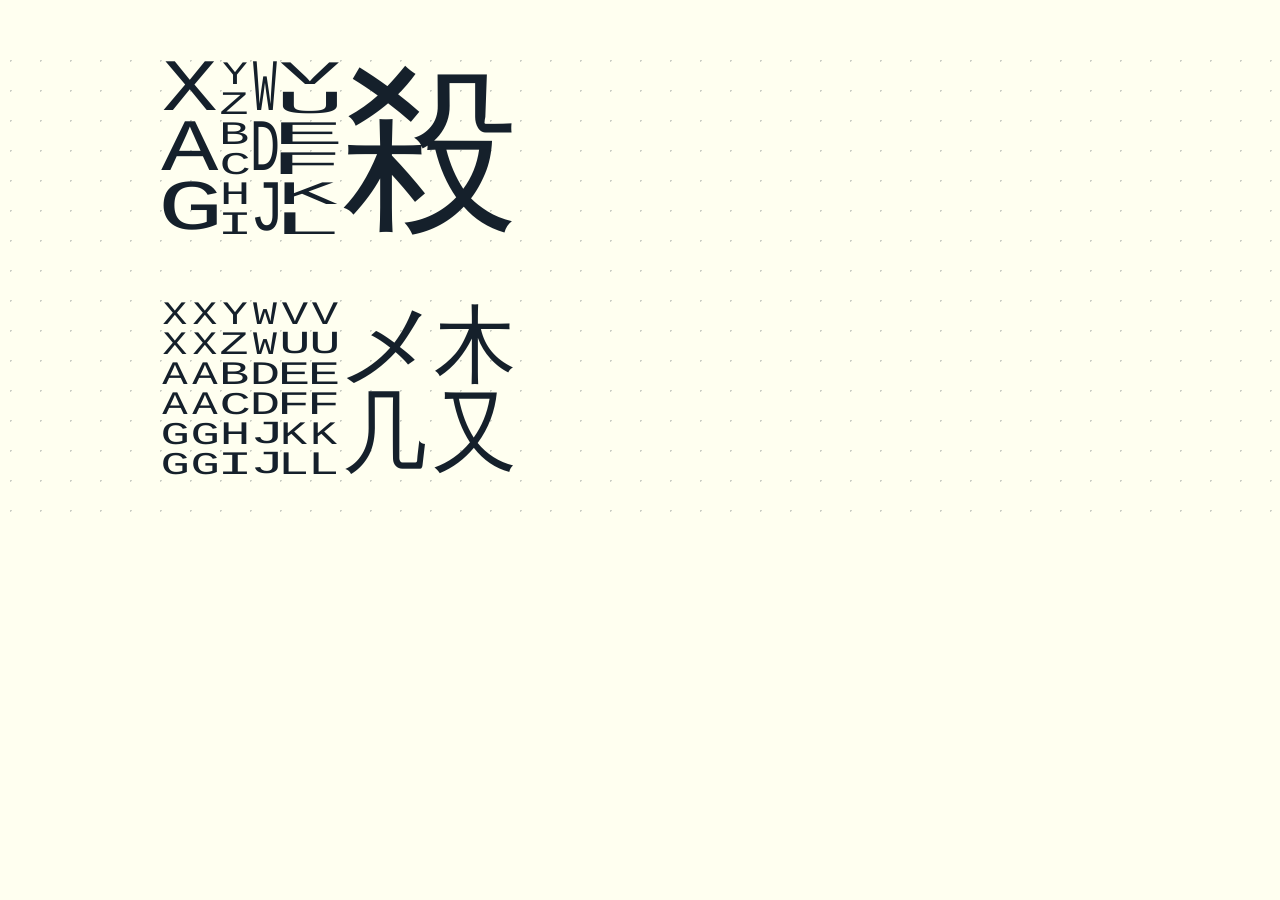
==== commit 52d5895f: "Probando nuevo formato y borrador de contenido de quien soy." ====
--- a/docs/fixture.html
+++ b/docs/fixture.html
@@ -5,12 +5,13 @@
 <meta name="viewport" content="width=device-width, initial-scale=1">
 <meta name="robots" content="noindex">
 <meta name="color-scheme" content="light dark">
-<title>box fixture (R2/R6, not a page) — Sebastián R. Vansteenkiste Visacia</title>
+<title>Fixture de cajas (R2/R6, no es una página) — Sebastián R. Vansteenkiste Visacia</title>
 <link rel="stylesheet" href="assets/styles.css">
 <style>/* generated from content/content.json by tools/build.mjs — do not edit */
+.ui-label + .ui-label::before{content:" / "}
 :root{--hot-cols:max(calc(1 + 10 * var(--hover-scale,2)),calc(2 + 7 * var(--hover-scale,2)),calc(1 + 7 * var(--hover-scale,2)),calc(0 + 4 * var(--hover-scale,2)),calc(0 + 9 * var(--hover-scale,2)),calc(0 + 8 * var(--hover-scale,2)),calc(0 + 2 * var(--hover-scale,2)),calc(0 + 7 * var(--hover-scale,2)),calc(0 + 10 * var(--hover-scale,2)),calc(0 + 3 * var(--hover-scale,2)),calc(0 + 6 * var(--hover-scale,2)))}
 :root{--hot-letters:10;--hot-spaces:1}
-html[data-mode="multi"] .ml:not([data-language="es"]):not(.body){display:none}
+html[data-mode="multi"] .ml:not([data-language="es"]):not(.body):not(.footer-tagline){display:none}
 html[data-mode="single"][data-lang="es"] .ml:not([data-language="es"]){display:none}
 .box[data-l="es"]{--grow:calc(var(--hot-es,0) * var(--hover-grow,1))}
 .widget[data-state="stacked"]:has(.line[data-language="es"]:hover),.widget[data-state="stacked"]:has(.box[data-l="es"]:hover),.widget[data-state="stacked"]:has(.line[data-language="es"]:focus-visible),.widget[data-state="stacked"][data-selected="es"]{--hot-es:1}
@@ -49,10 +50,9 @@
 html[data-hover-bold="1"][data-mode="multi"] .box[data-l="ja"]:hover>.gl,html[data-hover-bold="1"][data-mode="multi"] .widget:has(.line[data-language="ja"]:hover) .box[data-l="ja"]>.gl,html[data-hover-bold="1"][data-mode="multi"] .widget:has(.line[data-language="ja"]:focus-visible) .box[data-l="ja"]>.gl,html[data-hover-bold="1"][data-mode="multi"] .widget[data-selected="ja"] .box[data-l="ja"]>.gl{-webkit-text-stroke:0.02em currentColor}
 html[data-mode="single"] .widget{--st:1;width:calc(var(--scols,var(--cols))*var(--cell));height:calc(var(--srows,2)*var(--cell))}
 html[data-mode="single"] .widget .line{display:none}
-html[data-mode="single"] .box{--ysv:var(--ys1,var(--ys))}
+html[data-mode="single"] .box{--ysH:var(--ys1,var(--ys))}
 
-/* ink extents in em, measured by `npm run measure` (R3–R6) — one table per shipped typeface, D11.8 */
-/* monospace (default; also the no-JS table, where data-font is absent) */
+/* ink extents in em, measured by `npm run measure` (R3–R6) — the page's one face, D18.1 */
 .box[data-g="?"]{--inkw:0.39;--inkh:0.7425;--inkx:0.1175;--inky:-0.3975}
 .box[data-g="A"]{--inkw:0.5675;--inkh:0.73;--inkx:0.0175;--inky:-0.385}
 .box[data-g="B"]{--inkw:0.475;--inkh:0.73;--inkx:0.08;--inky:-0.385}
@@ -82,74 +82,25 @@
 .box[data-g="Z"]{--inkw:0.4975;--inkh:0.73;--inkx:0.075;--inky:-0.385}
 .box[data-g="¿"]{--inkw:0.39;--inkh:0.745;--inkx:0.0925;--inky:-0.385}
 .box[data-g="É"]{--inkw:0.4425;--inkh:0.9275;--inkx:0.095;--inky:-0.5825}
-.box[data-g="は"]{--inkw:0.7975;--inkh:0.8075;--inkx:0.1275;--inky:-0.405}
-.box[data-g="メ"]{--inkw:0.7275;--inkh:0.7925;--inkx:0.1;--inky:-0.3975}
-.box[data-g="事"]{--inkw:0.9025;--inkh:0.91;--inkx:0.0525;--inky:-0.4625}
-.box[data-g="作"]{--inkw:0.91;--inkh:0.9175;--inkx:0.0325;--inky:-0.46}
-.box[data-g="几"]{--inkw:0.9075;--inkh:0.845;--inkx:0.05;--inky:-0.4025}
-.box[data-g="又"]{--inkw:0.9125;--inkh:0.83;--inkx:0.04;--inky:-0.3875}
-.box[data-g="履"]{--inkw:0.9275;--inkh:0.8875;--inkx:0.0425;--inky:-0.43}
-.box[data-g="明"]{--inkw:0.8275;--inkh:0.86;--inkx:0.0875;--inky:-0.4025}
-.box[data-g="書"]{--inkw:0.8875;--inkh:0.9175;--inkx:0.06;--inky:-0.465}
-.box[data-g="木"]{--inkw:0.9275;--inkh:0.9;--inkx:0.035;--inky:-0.445}
-.box[data-g="業"]{--inkw:0.91;--inkh:0.91;--inkx:0.0525;--inky:-0.4475}
-.box[data-g="歴"]{--inkw:0.92;--inkh:0.855;--inkx:0.02;--inky:-0.4125}
-.box[data-g="殺"]{--inkw:0.9425;--inkh:0.9125;--inkx:0.025;--inky:-0.4575}
-.box[data-g="発"]{--inkw:0.9225;--inkh:0.8725;--inkx:0.04;--inky:-0.42}
-.box[data-g="私"]{--inkw:0.95;--inkh:0.9;--inkx:0.025;--inky:-0.4425}
-.box[data-g="絡"]{--inkw:0.9375;--inkh:0.915;--inkx:0.0475;--inky:-0.4575}
-.box[data-g="著"]{--inkw:0.915;--inkh:0.905;--inkx:0.0325;--inky:-0.4525}
-.box[data-g="誰"]{--inkw:0.89;--inkh:0.905;--inkx:0.0575;--inky:-0.45}
-.box[data-g="連"]{--inkw:0.9325;--inkh:0.885;--inkx:0.0325;--inky:-0.45}
-/* proportional (settings panel) */
-html[data-font="prop"] .box[data-g="?"]{--inkw:0.435;--inkh:0.7325;--inkx:0.055;--inky:-0.3625}
-html[data-font="prop"] .box[data-g="A"]{--inkw:0.66;--inkh:0.715;--inkx:-0.005;--inky:-0.345}
-html[data-font="prop"] .box[data-g="B"]{--inkw:0.5625;--inkh:0.715;--inkx:0.0775;--inky:-0.345}
-html[data-font="prop"] .box[data-g="C"]{--inkw:0.64;--inkh:0.75;--inkx:0.0425;--inky:-0.3625}
-html[data-font="prop"] .box[data-g="D"]{--inkw:0.59;--inkh:0.715;--inkx:0.0775;--inky:-0.345}
-html[data-font="prop"] .box[data-g="E"]{--inkw:0.4975;--inkh:0.715;--inkx:0.0775;--inky:-0.345}
-html[data-font="prop"] .box[data-g="F"]{--inkw:0.47;--inkh:0.715;--inkx:0.0775;--inky:-0.345}
-html[data-font="prop"] .box[data-g="G"]{--inkw:0.655;--inkh:0.75;--inkx:0.0425;--inky:-0.3625}
-html[data-font="prop"] .box[data-g="H"]{--inkw:0.5675;--inkh:0.715;--inkx:0.0775;--inky:-0.345}
-html[data-font="prop"] .box[data-g="I"]{--inkw:0.095;--inkh:0.715;--inkx:0.0825;--inky:-0.345}
-html[data-font="prop"] .box[data-g="J"]{--inkw:0.42;--inkh:0.7325;--inkx:0.0225;--inky:-0.345}
-html[data-font="prop"] .box[data-g="K"]{--inkw:0.5925;--inkh:0.715;--inkx:0.0775;--inky:-0.345}
-html[data-font="prop"] .box[data-g="L"]{--inkw:0.475;--inkh:0.715;--inkx:0.0775;--inky:-0.345}
-html[data-font="prop"] .box[data-g="M"]{--inkw:0.7125;--inkh:0.715;--inkx:0.08;--inky:-0.345}
-html[data-font="prop"] .box[data-g="N"]{--inkw:0.57;--inkh:0.715;--inkx:0.0775;--inky:-0.345}
-html[data-font="prop"] .box[data-g="O"]{--inkw:0.685;--inkh:0.75;--inkx:0.0375;--inky:-0.3625}
-html[data-font="prop"] .box[data-g="P"]{--inkw:0.5325;--inkh:0.715;--inkx:0.0775;--inky:-0.345}
-html[data-font="prop"] .box[data-g="Q"]{--inkw:0.685;--inkh:0.7925;--inkx:0.0375;--inky:-0.3625}
-html[data-font="prop"] .box[data-g="R"]{--inkw:0.5775;--inkh:0.715;--inkx:0.0775;--inky:-0.345}
-html[data-font="prop"] .box[data-g="S"]{--inkw:0.575;--inkh:0.75;--inkx:0.0375;--inky:-0.3625}
-html[data-font="prop"] .box[data-g="T"]{--inkw:0.57;--inkh:0.715;--inkx:0.0025;--inky:-0.345}
-html[data-font="prop"] .box[data-g="U"]{--inkw:0.575;--inkh:0.7325;--inkx:0.0725;--inky:-0.345}
-html[data-font="prop"] .box[data-g="V"]{--inkw:0.6125;--inkh:0.715;--inkx:0;--inky:-0.345}
-html[data-font="prop"] .box[data-g="W"]{--inkw:0.9025;--inkh:0.715;--inkx:0.0125;--inky:-0.345}
-html[data-font="prop"] .box[data-g="X"]{--inkw:0.6125;--inkh:0.715;--inkx:0;--inky:-0.345}
-html[data-font="prop"] .box[data-g="Y"]{--inkw:0.6425;--inkh:0.715;--inkx:0.0025;--inky:-0.345}
-html[data-font="prop"] .box[data-g="Z"]{--inkw:0.5675;--inkh:0.715;--inkx:0.0225;--inky:-0.345}
-html[data-font="prop"] .box[data-g="¿"]{--inkw:0.435;--inkh:0.7275;--inkx:0.0675;--inky:-0.1475}
-html[data-font="prop"] .box[data-g="É"]{--inkw:0.4975;--inkh:0.9275;--inkx:0.0775;--inky:-0.5575}
-html[data-font="prop"] .box[data-g="は"]{--inkw:0.825;--inkh:0.845;--inkx:0.115;--inky:-0.425}
-html[data-font="prop"] .box[data-g="メ"]{--inkw:0.735;--inkh:0.8175;--inkx:0.1175;--inky:-0.42}
-html[data-font="prop"] .box[data-g="事"]{--inkw:0.93;--inkh:0.93;--inkx:0.035;--inky:-0.4675}
-html[data-font="prop"] .box[data-g="作"]{--inkw:0.93;--inkh:0.93;--inkx:0.03;--inky:-0.4675}
-html[data-font="prop"] .box[data-g="几"]{--inkw:0.9275;--inkh:0.8775;--inkx:0.035;--inky:-0.4275}
-html[data-font="prop"] .box[data-g="又"]{--inkw:0.915;--inkh:0.8475;--inkx:0.0425;--inky:-0.3975}
-html[data-font="prop"] .box[data-g="履"]{--inkw:0.9425;--inkh:0.9125;--inkx:0.02;--inky:-0.4475}
-html[data-font="prop"] .box[data-g="明"]{--inkw:0.8575;--inkh:0.885;--inkx:0.0675;--inky:-0.435}
-html[data-font="prop"] .box[data-g="書"]{--inkw:0.9225;--inkh:0.9175;--inkx:0.0425;--inky:-0.4725}
-html[data-font="prop"] .box[data-g="木"]{--inkw:0.9225;--inkh:0.9275;--inkx:0.0375;--inky:-0.4625}
-html[data-font="prop"] .box[data-g="業"]{--inkw:0.93;--inkh:0.94;--inkx:0.0375;--inky:-0.4675}
-html[data-font="prop"] .box[data-g="歴"]{--inkw:0.9325;--inkh:0.8725;--inkx:0.0275;--inky:-0.4275}
-html[data-font="prop"] .box[data-g="殺"]{--inkw:0.9475;--inkh:0.925;--inkx:0.0275;--inky:-0.4625}
-html[data-font="prop"] .box[data-g="発"]{--inkw:0.93;--inkh:0.8925;--inkx:0.0325;--inky:-0.435}
-html[data-font="prop"] .box[data-g="私"]{--inkw:0.94;--inkh:0.925;--inkx:0.03;--inky:-0.455}
-html[data-font="prop"] .box[data-g="絡"]{--inkw:0.945;--inkh:0.9325;--inkx:0.0325;--inky:-0.465}
-html[data-font="prop"] .box[data-g="著"]{--inkw:0.92;--inkh:0.9075;--inkx:0.035;--inky:-0.4675}
-html[data-font="prop"] .box[data-g="誰"]{--inkw:0.92;--inkh:0.9;--inkx:0.04;--inky:-0.4575}
-html[data-font="prop"] .box[data-g="連"]{--inkw:0.945;--inkh:0.905;--inkx:0.0275;--inky:-0.465}
+.box[data-g="は"]{--inkw:0.81;--inkh:0.8175;--inkx:0.1275;--inky:-0.41}
+.box[data-g="メ"]{--inkw:0.7425;--inkh:0.8075;--inkx:0.0925;--inky:-0.405}
+.box[data-g="事"]{--inkw:0.91;--inkh:0.9175;--inkx:0.0475;--inky:-0.4625}
+.box[data-g="作"]{--inkw:0.9175;--inkh:0.9225;--inkx:0.03;--inky:-0.4625}
+.box[data-g="几"]{--inkw:0.9125;--inkh:0.855;--inkx:0.05;--inky:-0.4075}
+.box[data-g="又"]{--inkw:0.92;--inkh:0.84;--inkx:0.04;--inky:-0.3925}
+.box[data-g="履"]{--inkw:0.9325;--inkh:0.8925;--inkx:0.0375;--inky:-0.4325}
+.box[data-g="明"]{--inkw:0.8325;--inkh:0.8675;--inkx:0.085;--inky:-0.4075}
+.box[data-g="書"]{--inkw:0.8925;--inkh:0.92;--inkx:0.0575;--inky:-0.465}
+.box[data-g="木"]{--inkw:0.935;--inkh:0.905;--inkx:0.0325;--inky:-0.45}
+.box[data-g="業"]{--inkw:0.9175;--inkh:0.915;--inkx:0.0475;--inky:-0.45}
+.box[data-g="歴"]{--inkw:0.9275;--inkh:0.865;--inkx:0.02;--inky:-0.4175}
+.box[data-g="殺"]{--inkw:0.945;--inkh:0.92;--inkx:0.025;--inky:-0.4625}
+.box[data-g="発"]{--inkw:0.9275;--inkh:0.8825;--inkx:0.035;--inky:-0.425}
+.box[data-g="私"]{--inkw:0.955;--inkh:0.9075;--inkx:0.0275;--inky:-0.4525}
+.box[data-g="絡"]{--inkw:0.94;--inkh:0.9225;--inkx:0.0475;--inky:-0.4625}
+.box[data-g="著"]{--inkw:0.9175;--inkh:0.91;--inkx:0.0325;--inky:-0.455}
+.box[data-g="誰"]{--inkw:0.8975;--inkh:0.9125;--inkx:0.0525;--inky:-0.455}
+.box[data-g="連"]{--inkw:0.94;--inkh:0.89;--inkx:0.03;--inky:-0.4525}
 
 /* per-block-size inset (R4): the global dial for how much of a box a glyph may fill */
 .box[data-size="1x1"]{--fi:var(--fit-inset-1x1, var(--fit-inset))}
@@ -165,8 +116,8 @@
 <main id="main">
 <div class="lanes">
 <div class="lane" data-lane="1">
-<section class="section" data-section="composite"><h2 class="sr-only">2x2, tower, 1x2, 2x1</h2><div class="widget" data-state="fused" data-columns="latin" role="group" aria-label="2x2, tower, 1x2, 2x1" style="--cols:12;--rows:12;--rows0:8;--fused:6;--pad:1;--scols:calc(0 + 6 * var(--hover-scale,2));--srows:calc(2 * max(2, var(--hover-scale,2)))"><div class="boxes" aria-hidden="true"><span class="box" data-l="es" data-block="latin" data-script="latin" data-g="X" data-size="2x2" style="--xf:0;--yf:1;--xs:0;--ys:1;--ys0:0;--ys1:2;--w:2;--h:2"><span class="gl">X</span></span><span class="box" data-l="es" data-block="latin" data-script="latin" data-g="Y" data-size="1x1" style="--xf:2;--yf:1;--xs:2;--ys:1;--ys0:0;--ys1:2;--push:2;--dy:2"><span class="gl">Y</span></span><span class="box" data-l="es" data-block="latin" data-script="latin" data-g="Z" data-size="1x1" style="--xf:2;--yf:2;--xs:2;--ys:2;--ys0:1;--ys1:3;--push:2"><span class="gl">Z</span></span><span class="box" data-l="es" data-block="latin" data-script="latin" data-g="W" data-size="1x2" style="--xf:3;--yf:1;--xs:3;--ys:1;--ys0:0;--ys1:2;--h:2;--push:3"><span class="gl">W</span></span><span class="box" data-l="es" data-block="latin" data-script="latin" data-g="V" data-size="2x1" style="--xf:4;--yf:1;--xs:4;--ys:1;--ys0:0;--ys1:2;--w:2;--push:4;--dy:2"><span class="gl">V</span></span><span class="box" data-l="es" data-block="latin" data-script="latin" data-g="U" data-size="2x1" style="--xf:4;--yf:2;--xs:4;--ys:2;--ys0:1;--ys1:3;--w:2;--push:4"><span class="gl">U</span></span><span class="box" data-l="en" data-block="latin" data-script="latin" data-g="A" data-size="2x2" style="--xf:0;--yf:3;--xs:0;--ys:4;--ys0:2;--ys1:2;--w:2;--h:2"><span class="gl">A</span></span><span class="box" data-l="en" data-block="latin" data-script="latin" data-g="B" data-size="1x1" style="--xf:2;--yf:3;--xs:2;--ys:4;--ys0:2;--ys1:2;--push:2;--dy:2"><span class="gl">B</span></span><span class="box" data-l="en" data-block="latin" data-script="latin" data-g="C" data-size="1x1" style="--xf:2;--yf:4;--xs:2;--ys:5;--ys0:3;--ys1:3;--push:2"><span class="gl">C</span></span><span class="box" data-l="en" data-block="latin" data-script="latin" data-g="D" data-size="1x2" style="--xf:3;--yf:3;--xs:3;--ys:4;--ys0:2;--ys1:2;--h:2;--push:3"><span class="gl">D</span></span><span class="box" data-l="en" data-block="latin" data-script="latin" data-g="E" data-size="2x1" style="--xf:4;--yf:3;--xs:4;--ys:4;--ys0:2;--ys1:2;--w:2;--push:4;--dy:2"><span class="gl">E</span></span><span class="box" data-l="en" data-block="latin" data-script="latin" data-g="F" data-size="2x1" style="--xf:4;--yf:4;--xs:4;--ys:5;--ys0:3;--ys1:3;--w:2;--push:4"><span class="gl">F</span></span><span class="box" data-l="ca" data-block="latin" data-script="latin" data-g="G" data-size="2x2" style="--xf:0;--yf:5;--xs:0;--ys:7;--ys0:4;--ys1:2;--w:2;--h:2"><span class="gl">G</span></span><span class="box" data-l="ca" data-block="latin" data-script="latin" data-g="H" data-size="1x1" style="--xf:2;--yf:5;--xs:2;--ys:7;--ys0:4;--ys1:2;--push:2;--dy:2"><span class="gl">H</span></span><span class="box" data-l="ca" data-block="latin" data-script="latin" data-g="I" data-size="1x1" style="--xf:2;--yf:6;--xs:2;--ys:8;--ys0:5;--ys1:3;--push:2"><span class="gl">I</span></span><span class="box" data-l="ca" data-block="latin" data-script="latin" data-g="J" data-size="1x2" style="--xf:3;--yf:5;--xs:3;--ys:7;--ys0:4;--ys1:2;--h:2;--push:3"><span class="gl">J</span></span><span class="box" data-l="ca" data-block="latin" data-script="latin" data-g="K" data-size="2x1" style="--xf:4;--yf:5;--xs:4;--ys:7;--ys0:4;--ys1:2;--w:2;--push:4;--dy:2"><span class="gl">K</span></span><span class="box" data-l="ca" data-block="latin" data-script="latin" data-g="L" data-size="2x1" style="--xf:4;--yf:6;--xs:4;--ys:8;--ys0:5;--ys1:3;--w:2;--push:4"><span class="gl">L</span></span><span class="box" data-l="ja" data-block="cjk" data-script="cjk" data-g="殺" data-size="2x2" style="--xf:6;--yf:1;--xs:0;--ys:10;--ys0:6;--ys1:2;--w:2;--h:2;--fw:6;--fh:6"><span class="gl">殺</span></span></div></div></section>
-<section class="section" data-section="tiled"><h2 class="sr-only">2x2 tiled by 1x1 boxes</h2><div class="widget" data-state="fused" data-columns="latin" role="group" aria-label="2x2 tiled by 1x1 boxes" style="--cols:12;--rows:12;--rows0:8;--fused:6;--pad:1;--scols:calc(0 + 6 * var(--hover-scale,2));--srows:calc(2 * max(2, var(--hover-scale,2)))"><div class="boxes" aria-hidden="true"><span class="box" data-l="es" data-block="latin" data-script="latin" data-g="X" data-size="1x1" style="--xf:0;--yf:1;--xs:0;--ys:1;--ys0:0;--ys1:2;--dy:2"><span class="gl">X</span></span><span class="box" data-l="es" data-block="latin" data-script="latin" data-g="X" data-size="1x1" style="--xf:0;--yf:2;--xs:0;--ys:2;--ys0:1;--ys1:3"><span class="gl">X</span></span><span class="box" data-l="es" data-block="latin" data-script="latin" data-g="X" data-size="1x1" style="--xf:1;--yf:1;--xs:1;--ys:1;--ys0:0;--ys1:2;--push:1;--dy:2"><span class="gl">X</span></span><span class="box" data-l="es" data-block="latin" data-script="latin" data-g="X" data-size="1x1" style="--xf:1;--yf:2;--xs:1;--ys:2;--ys0:1;--ys1:3;--push:1"><span class="gl">X</span></span><span class="box" data-l="es" data-block="latin" data-script="latin" data-g="Y" data-size="1x1" style="--xf:2;--yf:1;--xs:2;--ys:1;--ys0:0;--ys1:2;--push:2;--dy:2"><span class="gl">Y</span></span><span class="box" data-l="es" data-block="latin" data-script="latin" data-g="Z" data-size="1x1" style="--xf:2;--yf:2;--xs:2;--ys:2;--ys0:1;--ys1:3;--push:2"><span class="gl">Z</span></span><span class="box" data-l="es" data-block="latin" data-script="latin" data-g="W" data-size="1x1" style="--xf:3;--yf:1;--xs:3;--ys:1;--ys0:0;--ys1:2;--push:3;--dy:2"><span class="gl">W</span></span><span class="box" data-l="es" data-block="latin" data-script="latin" data-g="W" data-size="1x1" style="--xf:3;--yf:2;--xs:3;--ys:2;--ys0:1;--ys1:3;--push:3"><span class="gl">W</span></span><span class="box" data-l="es" data-block="latin" data-script="latin" data-g="V" data-size="1x1" style="--xf:4;--yf:1;--xs:4;--ys:1;--ys0:0;--ys1:2;--push:4;--dy:2"><span class="gl">V</span></span><span class="box" data-l="es" data-block="latin" data-script="latin" data-g="U" data-size="1x1" style="--xf:4;--yf:2;--xs:4;--ys:2;--ys0:1;--ys1:3;--push:4"><span class="gl">U</span></span><span class="box" data-l="es" data-block="latin" data-script="latin" data-g="V" data-size="1x1" style="--xf:5;--yf:1;--xs:5;--ys:1;--ys0:0;--ys1:2;--push:5;--dy:2"><span class="gl">V</span></span><span class="box" data-l="es" data-block="latin" data-script="latin" data-g="U" data-size="1x1" style="--xf:5;--yf:2;--xs:5;--ys:2;--ys0:1;--ys1:3;--push:5"><span class="gl">U</span></span><span class="box" data-l="en" data-block="latin" data-script="latin" data-g="A" data-size="1x1" style="--xf:0;--yf:3;--xs:0;--ys:4;--ys0:2;--ys1:2;--dy:2"><span class="gl">A</span></span><span class="box" data-l="en" data-block="latin" data-script="latin" data-g="A" data-size="1x1" style="--xf:0;--yf:4;--xs:0;--ys:5;--ys0:3;--ys1:3"><span class="gl">A</span></span><span class="box" data-l="en" data-block="latin" data-script="latin" data-g="A" data-size="1x1" style="--xf:1;--yf:3;--xs:1;--ys:4;--ys0:2;--ys1:2;--push:1;--dy:2"><span class="gl">A</span></span><span class="box" data-l="en" data-block="latin" data-script="latin" data-g="A" data-size="1x1" style="--xf:1;--yf:4;--xs:1;--ys:5;--ys0:3;--ys1:3;--push:1"><span class="gl">A</span></span><span class="box" data-l="en" data-block="latin" data-script="latin" data-g="B" data-size="1x1" style="--xf:2;--yf:3;--xs:2;--ys:4;--ys0:2;--ys1:2;--push:2;--dy:2"><span class="gl">B</span></span><span class="box" data-l="en" data-block="latin" data-script="latin" data-g="C" data-size="1x1" style="--xf:2;--yf:4;--xs:2;--ys:5;--ys0:3;--ys1:3;--push:2"><span class="gl">C</span></span><span class="box" data-l="en" data-block="latin" data-script="latin" data-g="D" data-size="1x1" style="--xf:3;--yf:3;--xs:3;--ys:4;--ys0:2;--ys1:2;--push:3;--dy:2"><span class="gl">D</span></span><span class="box" data-l="en" data-block="latin" data-script="latin" data-g="D" data-size="1x1" style="--xf:3;--yf:4;--xs:3;--ys:5;--ys0:3;--ys1:3;--push:3"><span class="gl">D</span></span><span class="box" data-l="en" data-block="latin" data-script="latin" data-g="E" data-size="1x1" style="--xf:4;--yf:3;--xs:4;--ys:4;--ys0:2;--ys1:2;--push:4;--dy:2"><span class="gl">E</span></span><span class="box" data-l="en" data-block="latin" data-script="latin" data-g="F" data-size="1x1" style="--xf:4;--yf:4;--xs:4;--ys:5;--ys0:3;--ys1:3;--push:4"><span class="gl">F</span></span><span class="box" data-l="en" data-block="latin" data-script="latin" data-g="E" data-size="1x1" style="--xf:5;--yf:3;--xs:5;--ys:4;--ys0:2;--ys1:2;--push:5;--dy:2"><span class="gl">E</span></span><span class="box" data-l="en" data-block="latin" data-script="latin" data-g="F" data-size="1x1" style="--xf:5;--yf:4;--xs:5;--ys:5;--ys0:3;--ys1:3;--push:5"><span class="gl">F</span></span><span class="box" data-l="ca" data-block="latin" data-script="latin" data-g="G" data-size="1x1" style="--xf:0;--yf:5;--xs:0;--ys:7;--ys0:4;--ys1:2;--dy:2"><span class="gl">G</span></span><span class="box" data-l="ca" data-block="latin" data-script="latin" data-g="G" data-size="1x1" style="--xf:0;--yf:6;--xs:0;--ys:8;--ys0:5;--ys1:3"><span class="gl">G</span></span><span class="box" data-l="ca" data-block="latin" data-script="latin" data-g="G" data-size="1x1" style="--xf:1;--yf:5;--xs:1;--ys:7;--ys0:4;--ys1:2;--push:1;--dy:2"><span class="gl">G</span></span><span class="box" data-l="ca" data-block="latin" data-script="latin" data-g="G" data-size="1x1" style="--xf:1;--yf:6;--xs:1;--ys:8;--ys0:5;--ys1:3;--push:1"><span class="gl">G</span></span><span class="box" data-l="ca" data-block="latin" data-script="latin" data-g="H" data-size="1x1" style="--xf:2;--yf:5;--xs:2;--ys:7;--ys0:4;--ys1:2;--push:2;--dy:2"><span class="gl">H</span></span><span class="box" data-l="ca" data-block="latin" data-script="latin" data-g="I" data-size="1x1" style="--xf:2;--yf:6;--xs:2;--ys:8;--ys0:5;--ys1:3;--push:2"><span class="gl">I</span></span><span class="box" data-l="ca" data-block="latin" data-script="latin" data-g="J" data-size="1x1" style="--xf:3;--yf:5;--xs:3;--ys:7;--ys0:4;--ys1:2;--push:3;--dy:2"><span class="gl">J</span></span><span class="box" data-l="ca" data-block="latin" data-script="latin" data-g="J" data-size="1x1" style="--xf:3;--yf:6;--xs:3;--ys:8;--ys0:5;--ys1:3;--push:3"><span class="gl">J</span></span><span class="box" data-l="ca" data-block="latin" data-script="latin" data-g="K" data-size="1x1" style="--xf:4;--yf:5;--xs:4;--ys:7;--ys0:4;--ys1:2;--push:4;--dy:2"><span class="gl">K</span></span><span class="box" data-l="ca" data-block="latin" data-script="latin" data-g="L" data-size="1x1" style="--xf:4;--yf:6;--xs:4;--ys:8;--ys0:5;--ys1:3;--push:4"><span class="gl">L</span></span><span class="box" data-l="ca" data-block="latin" data-script="latin" data-g="K" data-size="1x1" style="--xf:5;--yf:5;--xs:5;--ys:7;--ys0:4;--ys1:2;--push:5;--dy:2"><span class="gl">K</span></span><span class="box" data-l="ca" data-block="latin" data-script="latin" data-g="L" data-size="1x1" style="--xf:5;--yf:6;--xs:5;--ys:8;--ys0:5;--ys1:3;--push:5"><span class="gl">L</span></span><span class="box" data-l="ja" data-block="cjk" data-script="cjk" data-g="メ" data-size="1x1" style="--xf:6;--yf:1;--xs:0;--ys:10;--ys0:6;--ys1:2;--fw:3;--fh:3;--dy:2"><span class="gl">メ</span></span><span class="box" data-l="ja" data-block="cjk" data-script="cjk" data-g="几" data-size="1x1" style="--xf:6;--yf:4;--xs:0;--ys:11;--ys0:7;--ys1:3;--fw:3;--fh:3"><span class="gl">几</span></span><span class="box" data-l="ja" data-block="cjk" data-script="cjk" data-g="木" data-size="1x1" style="--xf:9;--yf:1;--xs:1;--ys:10;--ys0:6;--ys1:2;--fw:3;--fh:3;--push:1;--dy:2"><span class="gl">木</span></span><span class="box" data-l="ja" data-block="cjk" data-script="cjk" data-g="又" data-size="1x1" style="--xf:9;--yf:4;--xs:1;--ys:11;--ys0:7;--ys1:3;--fw:3;--fh:3;--push:1"><span class="gl">又</span></span></div></div></section>
+<section class="section" data-section="composite"><h2 class="sr-only">2x2, tower, 1x2, 2x1</h2><div class="widget" data-state="fused" data-columns="latin" role="group" data-fused-orientation="horizontal" data-stacked-orientation="horizontal" aria-label="2x2, tower, 1x2, 2x1" style="--cols:12;--sw:6;--rows:12;--rows0:8;--fused:6;--pad:1;--push-need:calc((var(--hot-es,0) * max(0,calc((var(--hover-scale,1.1) - 1) * 2 - var(--stack-room,0))) + var(--hot-en,0) * max(0,calc((var(--hover-scale,1.1) - 1) * 2 - var(--stack-room,0))) + var(--hot-ca,0) * max(0,calc((var(--hover-scale,1.1) - 1) * 2 - var(--stack-room,0))) + var(--hot-ja,0) * max(0,calc((var(--hover-scale,1.1) - 1) * 2 - var(--stack-room,0))) + var(--vja,0) * 1 * max(0,calc((var(--hover-scale,1.1) - 1) * 2 - var(--stack-room,0)))) * max(var(--hot-es,0),var(--hot-en,0),var(--hot-ca,0),var(--hot-ja,0)));--push-all:calc(max(0,calc((var(--hover-scale,1.1) - 1) * 2 - var(--stack-room,0))) + max(0,calc((var(--hover-scale,1.1) - 1) * 2 - var(--stack-room,0))) + max(0,calc((var(--hover-scale,1.1) - 1) * 2 - var(--stack-room,0))) + max(0,calc((var(--hover-scale,1.1) - 1) * 2 - var(--stack-room,0))) + var(--vja,0) * 1 * max(0,calc((var(--hover-scale,1.1) - 1) * 2 - var(--stack-room,0))));--vja-push:calc(6 * (var(--hover-scale,1.1) - 1) * max(var(--hot-es,0),var(--hot-en,0),var(--hot-ca,0)));--d-es:max(0,calc((var(--hover-scale,1.1) - 1) * 2 - var(--stack-room,0)));--d-en:max(0,calc((var(--hover-scale,1.1) - 1) * 2 - var(--stack-room,0)));--d-ca:max(0,calc((var(--hover-scale,1.1) - 1) * 2 - var(--stack-room,0)));--d-ja:max(0,calc((var(--hover-scale,1.1) - 1) * 2 - var(--stack-room,0)));--rowsv:9;--rows0v:6;--scols:calc(0 + 6 * var(--hover-scale,1.1));--srows:round(up, calc(2 * max(1, var(--hover-scale,1.1))), 1)"><div class="boxes" aria-hidden="true"><span class="box" data-l="es" data-block="latin" data-script="latin" data-g="X" data-size="2x2" style="--xf:0;--yf:0;--xs:0;--ys:1;--ys0:0;--ys1:2;--w:2;--h:2;--sh:calc(var(--hot-es,0) * max(0,calc((var(--hover-scale,1.1) - 1) * 2 - var(--stack-room,0))))"><span class="gl">X</span></span><span class="box" data-l="es" data-block="latin" data-script="latin" data-g="Y" data-size="1x1" style="--xf:2;--yf:0;--xs:2;--ys:1;--ys0:0;--ys1:2;--push:2;--dy:2;--sh:calc(var(--hot-es,0) * max(0,calc((var(--hover-scale,1.1) - 1) * 2 - var(--stack-room,0))))"><span class="gl">Y</span></span><span class="box" data-l="es" data-block="latin" data-script="latin" data-g="Z" data-size="1x1" style="--xf:2;--yf:1;--xs:2;--ys:2;--ys0:1;--ys1:3;--push:2;--sh:calc(var(--hot-es,0) * max(0,calc((var(--hover-scale,1.1) - 1) * 2 - var(--stack-room,0))))"><span class="gl">Z</span></span><span class="box" data-l="es" data-block="latin" data-script="latin" data-g="W" data-size="1x2" style="--xf:3;--yf:0;--xs:3;--ys:1;--ys0:0;--ys1:2;--h:2;--push:3;--sh:calc(var(--hot-es,0) * max(0,calc((var(--hover-scale,1.1) - 1) * 2 - var(--stack-room,0))))"><span class="gl">W</span></span><span class="box" data-l="es" data-block="latin" data-script="latin" data-g="V" data-size="2x1" style="--xf:4;--yf:0;--xs:4;--ys:1;--ys0:0;--ys1:2;--w:2;--push:4;--dy:2;--sh:calc(var(--hot-es,0) * max(0,calc((var(--hover-scale,1.1) - 1) * 2 - var(--stack-room,0))))"><span class="gl">V</span></span><span class="box" data-l="es" data-block="latin" data-script="latin" data-g="U" data-size="2x1" style="--xf:4;--yf:1;--xs:4;--ys:2;--ys0:1;--ys1:3;--w:2;--push:4;--sh:calc(var(--hot-es,0) * max(0,calc((var(--hover-scale,1.1) - 1) * 2 - var(--stack-room,0))))"><span class="gl">U</span></span><span class="box" data-l="en" data-block="latin" data-script="latin" data-g="A" data-size="2x2" style="--xf:0;--yf:2;--xs:0;--ys:4;--ys0:2;--ys1:2;--w:2;--h:2;--sh:calc(var(--hot-es,0) * max(0,calc((var(--hover-scale,1.1) - 1) * 2 - var(--stack-room,0))) + var(--hot-en,0) * max(0,calc((var(--hover-scale,1.1) - 1) * 2 - var(--stack-room,0))))"><span class="gl">A</span></span><span class="box" data-l="en" data-block="latin" data-script="latin" data-g="B" data-size="1x1" style="--xf:2;--yf:2;--xs:2;--ys:4;--ys0:2;--ys1:2;--push:2;--dy:2;--sh:calc(var(--hot-es,0) * max(0,calc((var(--hover-scale,1.1) - 1) * 2 - var(--stack-room,0))) + var(--hot-en,0) * max(0,calc((var(--hover-scale,1.1) - 1) * 2 - var(--stack-room,0))))"><span class="gl">B</span></span><span class="box" data-l="en" data-block="latin" data-script="latin" data-g="C" data-size="1x1" style="--xf:2;--yf:3;--xs:2;--ys:5;--ys0:3;--ys1:3;--push:2;--sh:calc(var(--hot-es,0) * max(0,calc((var(--hover-scale,1.1) - 1) * 2 - var(--stack-room,0))) + var(--hot-en,0) * max(0,calc((var(--hover-scale,1.1) - 1) * 2 - var(--stack-room,0))))"><span class="gl">C</span></span><span class="box" data-l="en" data-block="latin" data-script="latin" data-g="D" data-size="1x2" style="--xf:3;--yf:2;--xs:3;--ys:4;--ys0:2;--ys1:2;--h:2;--push:3;--sh:calc(var(--hot-es,0) * max(0,calc((var(--hover-scale,1.1) - 1) * 2 - var(--stack-room,0))) + var(--hot-en,0) * max(0,calc((var(--hover-scale,1.1) - 1) * 2 - var(--stack-room,0))))"><span class="gl">D</span></span><span class="box" data-l="en" data-block="latin" data-script="latin" data-g="E" data-size="2x1" style="--xf:4;--yf:2;--xs:4;--ys:4;--ys0:2;--ys1:2;--w:2;--push:4;--dy:2;--sh:calc(var(--hot-es,0) * max(0,calc((var(--hover-scale,1.1) - 1) * 2 - var(--stack-room,0))) + var(--hot-en,0) * max(0,calc((var(--hover-scale,1.1) - 1) * 2 - var(--stack-room,0))))"><span class="gl">E</span></span><span class="box" data-l="en" data-block="latin" data-script="latin" data-g="F" data-size="2x1" style="--xf:4;--yf:3;--xs:4;--ys:5;--ys0:3;--ys1:3;--w:2;--push:4;--sh:calc(var(--hot-es,0) * max(0,calc((var(--hover-scale,1.1) - 1) * 2 - var(--stack-room,0))) + var(--hot-en,0) * max(0,calc((var(--hover-scale,1.1) - 1) * 2 - var(--stack-room,0))))"><span class="gl">F</span></span><span class="box" data-l="ca" data-block="latin" data-script="latin" data-g="G" data-size="2x2" style="--xf:0;--yf:4;--xs:0;--ys:7;--ys0:4;--ys1:2;--w:2;--h:2;--sh:calc(var(--hot-es,0) * max(0,calc((var(--hover-scale,1.1) - 1) * 2 - var(--stack-room,0))) + var(--hot-en,0) * max(0,calc((var(--hover-scale,1.1) - 1) * 2 - var(--stack-room,0))) + var(--hot-ca,0) * max(0,calc((var(--hover-scale,1.1) - 1) * 2 - var(--stack-room,0))))"><span class="gl">G</span></span><span class="box" data-l="ca" data-block="latin" data-script="latin" data-g="H" data-size="1x1" style="--xf:2;--yf:4;--xs:2;--ys:7;--ys0:4;--ys1:2;--push:2;--dy:2;--sh:calc(var(--hot-es,0) * max(0,calc((var(--hover-scale,1.1) - 1) * 2 - var(--stack-room,0))) + var(--hot-en,0) * max(0,calc((var(--hover-scale,1.1) - 1) * 2 - var(--stack-room,0))) + var(--hot-ca,0) * max(0,calc((var(--hover-scale,1.1) - 1) * 2 - var(--stack-room,0))))"><span class="gl">H</span></span><span class="box" data-l="ca" data-block="latin" data-script="latin" data-g="I" data-size="1x1" style="--xf:2;--yf:5;--xs:2;--ys:8;--ys0:5;--ys1:3;--push:2;--sh:calc(var(--hot-es,0) * max(0,calc((var(--hover-scale,1.1) - 1) * 2 - var(--stack-room,0))) + var(--hot-en,0) * max(0,calc((var(--hover-scale,1.1) - 1) * 2 - var(--stack-room,0))) + var(--hot-ca,0) * max(0,calc((var(--hover-scale,1.1) - 1) * 2 - var(--stack-room,0))))"><span class="gl">I</span></span><span class="box" data-l="ca" data-block="latin" data-script="latin" data-g="J" data-size="1x2" style="--xf:3;--yf:4;--xs:3;--ys:7;--ys0:4;--ys1:2;--h:2;--push:3;--sh:calc(var(--hot-es,0) * max(0,calc((var(--hover-scale,1.1) - 1) * 2 - var(--stack-room,0))) + var(--hot-en,0) * max(0,calc((var(--hover-scale,1.1) - 1) * 2 - var(--stack-room,0))) + var(--hot-ca,0) * max(0,calc((var(--hover-scale,1.1) - 1) * 2 - var(--stack-room,0))))"><span class="gl">J</span></span><span class="box" data-l="ca" data-block="latin" data-script="latin" data-g="K" data-size="2x1" style="--xf:4;--yf:4;--xs:4;--ys:7;--ys0:4;--ys1:2;--w:2;--push:4;--dy:2;--sh:calc(var(--hot-es,0) * max(0,calc((var(--hover-scale,1.1) - 1) * 2 - var(--stack-room,0))) + var(--hot-en,0) * max(0,calc((var(--hover-scale,1.1) - 1) * 2 - var(--stack-room,0))) + var(--hot-ca,0) * max(0,calc((var(--hover-scale,1.1) - 1) * 2 - var(--stack-room,0))))"><span class="gl">K</span></span><span class="box" data-l="ca" data-block="latin" data-script="latin" data-g="L" data-size="2x1" style="--xf:4;--yf:5;--xs:4;--ys:8;--ys0:5;--ys1:3;--w:2;--push:4;--sh:calc(var(--hot-es,0) * max(0,calc((var(--hover-scale,1.1) - 1) * 2 - var(--stack-room,0))) + var(--hot-en,0) * max(0,calc((var(--hover-scale,1.1) - 1) * 2 - var(--stack-room,0))) + var(--hot-ca,0) * max(0,calc((var(--hover-scale,1.1) - 1) * 2 - var(--stack-room,0))))"><span class="gl">L</span></span><span class="box" data-l="ja" data-block="cjk" data-script="cjk" data-g="殺" data-size="2x2" data-vja="1" style="--xf:6;--yf:0;--xs:0;--ys:10;--ys0:6;--ys1:2;--w:2;--h:2;--fw:6;--fh:6;--xja:6;--yja:1;--yja0:0;--dyja:2;--sh:calc((var(--hot-es,0) * max(0,calc((var(--hover-scale,1.1) - 1) * 2 - var(--stack-room,0))) + var(--hot-en,0) * max(0,calc((var(--hover-scale,1.1) - 1) * 2 - var(--stack-room,0))) + var(--hot-ca,0) * max(0,calc((var(--hover-scale,1.1) - 1) * 2 - var(--stack-room,0))) + var(--hot-ja,0) * max(0,calc((var(--hover-scale,1.1) - 1) * 2 - var(--stack-room,0))) * (1 - var(--vja,0))) * (1 - var(--vja,0)));--shv:calc(var(--hot-ja,0) * 1 * max(0,calc((var(--hover-scale,1.1) - 1) * 2 - var(--stack-room,0))))"><span class="gl">殺</span></span></div></div></section>
+<section class="section" data-section="tiled"><h2 class="sr-only">2x2 tiled by 1x1 boxes</h2><div class="widget" data-state="fused" data-columns="latin" role="group" data-fused-orientation="horizontal" data-stacked-orientation="horizontal" aria-label="2x2 tiled by 1x1 boxes" style="--cols:12;--sw:6;--rows:12;--rows0:8;--fused:6;--pad:1;--push-need:calc((var(--hot-es,0) * max(0,calc((var(--hover-scale,1.1) - 1) * 2 - var(--stack-room,0))) + var(--hot-en,0) * max(0,calc((var(--hover-scale,1.1) - 1) * 2 - var(--stack-room,0))) + var(--hot-ca,0) * max(0,calc((var(--hover-scale,1.1) - 1) * 2 - var(--stack-room,0))) + var(--hot-ja,0) * max(0,calc((var(--hover-scale,1.1) - 1) * 2 - var(--stack-room,0))) + var(--vja,0) * 4 * max(0,calc((var(--hover-scale,1.1) - 1) * 2 - var(--stack-room,0)))) * max(var(--hot-es,0),var(--hot-en,0),var(--hot-ca,0),var(--hot-ja,0)));--push-all:calc(max(0,calc((var(--hover-scale,1.1) - 1) * 2 - var(--stack-room,0))) + max(0,calc((var(--hover-scale,1.1) - 1) * 2 - var(--stack-room,0))) + max(0,calc((var(--hover-scale,1.1) - 1) * 2 - var(--stack-room,0))) + max(0,calc((var(--hover-scale,1.1) - 1) * 2 - var(--stack-room,0))) + var(--vja,0) * 4 * max(0,calc((var(--hover-scale,1.1) - 1) * 2 - var(--stack-room,0))));--vja-push:calc(6 * (var(--hover-scale,1.1) - 1) * max(var(--hot-es,0),var(--hot-en,0),var(--hot-ca,0)));--d-es:max(0,calc((var(--hover-scale,1.1) - 1) * 2 - var(--stack-room,0)));--d-en:max(0,calc((var(--hover-scale,1.1) - 1) * 2 - var(--stack-room,0)));--d-ca:max(0,calc((var(--hover-scale,1.1) - 1) * 2 - var(--stack-room,0)));--d-ja:max(0,calc((var(--hover-scale,1.1) - 1) * 2 - var(--stack-room,0)));--rowsv:12;--rows0v:8;--scols:calc(0 + 6 * var(--hover-scale,1.1));--srows:round(up, calc(2 * max(1, var(--hover-scale,1.1))), 1)"><div class="boxes" aria-hidden="true"><span class="box" data-l="es" data-block="latin" data-script="latin" data-g="X" data-size="1x1" style="--xf:0;--yf:0;--xs:0;--ys:1;--ys0:0;--ys1:2;--dy:2;--sh:calc(var(--hot-es,0) * max(0,calc((var(--hover-scale,1.1) - 1) * 2 - var(--stack-room,0))))"><span class="gl">X</span></span><span class="box" data-l="es" data-block="latin" data-script="latin" data-g="X" data-size="1x1" style="--xf:0;--yf:1;--xs:0;--ys:2;--ys0:1;--ys1:3;--sh:calc(var(--hot-es,0) * max(0,calc((var(--hover-scale,1.1) - 1) * 2 - var(--stack-room,0))))"><span class="gl">X</span></span><span class="box" data-l="es" data-block="latin" data-script="latin" data-g="X" data-size="1x1" style="--xf:1;--yf:0;--xs:1;--ys:1;--ys0:0;--ys1:2;--push:1;--dy:2;--sh:calc(var(--hot-es,0) * max(0,calc((var(--hover-scale,1.1) - 1) * 2 - var(--stack-room,0))))"><span class="gl">X</span></span><span class="box" data-l="es" data-block="latin" data-script="latin" data-g="X" data-size="1x1" style="--xf:1;--yf:1;--xs:1;--ys:2;--ys0:1;--ys1:3;--push:1;--sh:calc(var(--hot-es,0) * max(0,calc((var(--hover-scale,1.1) - 1) * 2 - var(--stack-room,0))))"><span class="gl">X</span></span><span class="box" data-l="es" data-block="latin" data-script="latin" data-g="Y" data-size="1x1" style="--xf:2;--yf:0;--xs:2;--ys:1;--ys0:0;--ys1:2;--push:2;--dy:2;--sh:calc(var(--hot-es,0) * max(0,calc((var(--hover-scale,1.1) - 1) * 2 - var(--stack-room,0))))"><span class="gl">Y</span></span><span class="box" data-l="es" data-block="latin" data-script="latin" data-g="Z" data-size="1x1" style="--xf:2;--yf:1;--xs:2;--ys:2;--ys0:1;--ys1:3;--push:2;--sh:calc(var(--hot-es,0) * max(0,calc((var(--hover-scale,1.1) - 1) * 2 - var(--stack-room,0))))"><span class="gl">Z</span></span><span class="box" data-l="es" data-block="latin" data-script="latin" data-g="W" data-size="1x1" style="--xf:3;--yf:0;--xs:3;--ys:1;--ys0:0;--ys1:2;--push:3;--dy:2;--sh:calc(var(--hot-es,0) * max(0,calc((var(--hover-scale,1.1) - 1) * 2 - var(--stack-room,0))))"><span class="gl">W</span></span><span class="box" data-l="es" data-block="latin" data-script="latin" data-g="W" data-size="1x1" style="--xf:3;--yf:1;--xs:3;--ys:2;--ys0:1;--ys1:3;--push:3;--sh:calc(var(--hot-es,0) * max(0,calc((var(--hover-scale,1.1) - 1) * 2 - var(--stack-room,0))))"><span class="gl">W</span></span><span class="box" data-l="es" data-block="latin" data-script="latin" data-g="V" data-size="1x1" style="--xf:4;--yf:0;--xs:4;--ys:1;--ys0:0;--ys1:2;--push:4;--dy:2;--sh:calc(var(--hot-es,0) * max(0,calc((var(--hover-scale,1.1) - 1) * 2 - var(--stack-room,0))))"><span class="gl">V</span></span><span class="box" data-l="es" data-block="latin" data-script="latin" data-g="U" data-size="1x1" style="--xf:4;--yf:1;--xs:4;--ys:2;--ys0:1;--ys1:3;--push:4;--sh:calc(var(--hot-es,0) * max(0,calc((var(--hover-scale,1.1) - 1) * 2 - var(--stack-room,0))))"><span class="gl">U</span></span><span class="box" data-l="es" data-block="latin" data-script="latin" data-g="V" data-size="1x1" style="--xf:5;--yf:0;--xs:5;--ys:1;--ys0:0;--ys1:2;--push:5;--dy:2;--sh:calc(var(--hot-es,0) * max(0,calc((var(--hover-scale,1.1) - 1) * 2 - var(--stack-room,0))))"><span class="gl">V</span></span><span class="box" data-l="es" data-block="latin" data-script="latin" data-g="U" data-size="1x1" style="--xf:5;--yf:1;--xs:5;--ys:2;--ys0:1;--ys1:3;--push:5;--sh:calc(var(--hot-es,0) * max(0,calc((var(--hover-scale,1.1) - 1) * 2 - var(--stack-room,0))))"><span class="gl">U</span></span><span class="box" data-l="en" data-block="latin" data-script="latin" data-g="A" data-size="1x1" style="--xf:0;--yf:2;--xs:0;--ys:4;--ys0:2;--ys1:2;--dy:2;--sh:calc(var(--hot-es,0) * max(0,calc((var(--hover-scale,1.1) - 1) * 2 - var(--stack-room,0))) + var(--hot-en,0) * max(0,calc((var(--hover-scale,1.1) - 1) * 2 - var(--stack-room,0))))"><span class="gl">A</span></span><span class="box" data-l="en" data-block="latin" data-script="latin" data-g="A" data-size="1x1" style="--xf:0;--yf:3;--xs:0;--ys:5;--ys0:3;--ys1:3;--sh:calc(var(--hot-es,0) * max(0,calc((var(--hover-scale,1.1) - 1) * 2 - var(--stack-room,0))) + var(--hot-en,0) * max(0,calc((var(--hover-scale,1.1) - 1) * 2 - var(--stack-room,0))))"><span class="gl">A</span></span><span class="box" data-l="en" data-block="latin" data-script="latin" data-g="A" data-size="1x1" style="--xf:1;--yf:2;--xs:1;--ys:4;--ys0:2;--ys1:2;--push:1;--dy:2;--sh:calc(var(--hot-es,0) * max(0,calc((var(--hover-scale,1.1) - 1) * 2 - var(--stack-room,0))) + var(--hot-en,0) * max(0,calc((var(--hover-scale,1.1) - 1) * 2 - var(--stack-room,0))))"><span class="gl">A</span></span><span class="box" data-l="en" data-block="latin" data-script="latin" data-g="A" data-size="1x1" style="--xf:1;--yf:3;--xs:1;--ys:5;--ys0:3;--ys1:3;--push:1;--sh:calc(var(--hot-es,0) * max(0,calc((var(--hover-scale,1.1) - 1) * 2 - var(--stack-room,0))) + var(--hot-en,0) * max(0,calc((var(--hover-scale,1.1) - 1) * 2 - var(--stack-room,0))))"><span class="gl">A</span></span><span class="box" data-l="en" data-block="latin" data-script="latin" data-g="B" data-size="1x1" style="--xf:2;--yf:2;--xs:2;--ys:4;--ys0:2;--ys1:2;--push:2;--dy:2;--sh:calc(var(--hot-es,0) * max(0,calc((var(--hover-scale,1.1) - 1) * 2 - var(--stack-room,0))) + var(--hot-en,0) * max(0,calc((var(--hover-scale,1.1) - 1) * 2 - var(--stack-room,0))))"><span class="gl">B</span></span><span class="box" data-l="en" data-block="latin" data-script="latin" data-g="C" data-size="1x1" style="--xf:2;--yf:3;--xs:2;--ys:5;--ys0:3;--ys1:3;--push:2;--sh:calc(var(--hot-es,0) * max(0,calc((var(--hover-scale,1.1) - 1) * 2 - var(--stack-room,0))) + var(--hot-en,0) * max(0,calc((var(--hover-scale,1.1) - 1) * 2 - var(--stack-room,0))))"><span class="gl">C</span></span><span class="box" data-l="en" data-block="latin" data-script="latin" data-g="D" data-size="1x1" style="--xf:3;--yf:2;--xs:3;--ys:4;--ys0:2;--ys1:2;--push:3;--dy:2;--sh:calc(var(--hot-es,0) * max(0,calc((var(--hover-scale,1.1) - 1) * 2 - var(--stack-room,0))) + var(--hot-en,0) * max(0,calc((var(--hover-scale,1.1) - 1) * 2 - var(--stack-room,0))))"><span class="gl">D</span></span><span class="box" data-l="en" data-block="latin" data-script="latin" data-g="D" data-size="1x1" style="--xf:3;--yf:3;--xs:3;--ys:5;--ys0:3;--ys1:3;--push:3;--sh:calc(var(--hot-es,0) * max(0,calc((var(--hover-scale,1.1) - 1) * 2 - var(--stack-room,0))) + var(--hot-en,0) * max(0,calc((var(--hover-scale,1.1) - 1) * 2 - var(--stack-room,0))))"><span class="gl">D</span></span><span class="box" data-l="en" data-block="latin" data-script="latin" data-g="E" data-size="1x1" style="--xf:4;--yf:2;--xs:4;--ys:4;--ys0:2;--ys1:2;--push:4;--dy:2;--sh:calc(var(--hot-es,0) * max(0,calc((var(--hover-scale,1.1) - 1) * 2 - var(--stack-room,0))) + var(--hot-en,0) * max(0,calc((var(--hover-scale,1.1) - 1) * 2 - var(--stack-room,0))))"><span class="gl">E</span></span><span class="box" data-l="en" data-block="latin" data-script="latin" data-g="F" data-size="1x1" style="--xf:4;--yf:3;--xs:4;--ys:5;--ys0:3;--ys1:3;--push:4;--sh:calc(var(--hot-es,0) * max(0,calc((var(--hover-scale,1.1) - 1) * 2 - var(--stack-room,0))) + var(--hot-en,0) * max(0,calc((var(--hover-scale,1.1) - 1) * 2 - var(--stack-room,0))))"><span class="gl">F</span></span><span class="box" data-l="en" data-block="latin" data-script="latin" data-g="E" data-size="1x1" style="--xf:5;--yf:2;--xs:5;--ys:4;--ys0:2;--ys1:2;--push:5;--dy:2;--sh:calc(var(--hot-es,0) * max(0,calc((var(--hover-scale,1.1) - 1) * 2 - var(--stack-room,0))) + var(--hot-en,0) * max(0,calc((var(--hover-scale,1.1) - 1) * 2 - var(--stack-room,0))))"><span class="gl">E</span></span><span class="box" data-l="en" data-block="latin" data-script="latin" data-g="F" data-size="1x1" style="--xf:5;--yf:3;--xs:5;--ys:5;--ys0:3;--ys1:3;--push:5;--sh:calc(var(--hot-es,0) * max(0,calc((var(--hover-scale,1.1) - 1) * 2 - var(--stack-room,0))) + var(--hot-en,0) * max(0,calc((var(--hover-scale,1.1) - 1) * 2 - var(--stack-room,0))))"><span class="gl">F</span></span><span class="box" data-l="ca" data-block="latin" data-script="latin" data-g="G" data-size="1x1" style="--xf:0;--yf:4;--xs:0;--ys:7;--ys0:4;--ys1:2;--dy:2;--sh:calc(var(--hot-es,0) * max(0,calc((var(--hover-scale,1.1) - 1) * 2 - var(--stack-room,0))) + var(--hot-en,0) * max(0,calc((var(--hover-scale,1.1) - 1) * 2 - var(--stack-room,0))) + var(--hot-ca,0) * max(0,calc((var(--hover-scale,1.1) - 1) * 2 - var(--stack-room,0))))"><span class="gl">G</span></span><span class="box" data-l="ca" data-block="latin" data-script="latin" data-g="G" data-size="1x1" style="--xf:0;--yf:5;--xs:0;--ys:8;--ys0:5;--ys1:3;--sh:calc(var(--hot-es,0) * max(0,calc((var(--hover-scale,1.1) - 1) * 2 - var(--stack-room,0))) + var(--hot-en,0) * max(0,calc((var(--hover-scale,1.1) - 1) * 2 - var(--stack-room,0))) + var(--hot-ca,0) * max(0,calc((var(--hover-scale,1.1) - 1) * 2 - var(--stack-room,0))))"><span class="gl">G</span></span><span class="box" data-l="ca" data-block="latin" data-script="latin" data-g="G" data-size="1x1" style="--xf:1;--yf:4;--xs:1;--ys:7;--ys0:4;--ys1:2;--push:1;--dy:2;--sh:calc(var(--hot-es,0) * max(0,calc((var(--hover-scale,1.1) - 1) * 2 - var(--stack-room,0))) + var(--hot-en,0) * max(0,calc((var(--hover-scale,1.1) - 1) * 2 - var(--stack-room,0))) + var(--hot-ca,0) * max(0,calc((var(--hover-scale,1.1) - 1) * 2 - var(--stack-room,0))))"><span class="gl">G</span></span><span class="box" data-l="ca" data-block="latin" data-script="latin" data-g="G" data-size="1x1" style="--xf:1;--yf:5;--xs:1;--ys:8;--ys0:5;--ys1:3;--push:1;--sh:calc(var(--hot-es,0) * max(0,calc((var(--hover-scale,1.1) - 1) * 2 - var(--stack-room,0))) + var(--hot-en,0) * max(0,calc((var(--hover-scale,1.1) - 1) * 2 - var(--stack-room,0))) + var(--hot-ca,0) * max(0,calc((var(--hover-scale,1.1) - 1) * 2 - var(--stack-room,0))))"><span class="gl">G</span></span><span class="box" data-l="ca" data-block="latin" data-script="latin" data-g="H" data-size="1x1" style="--xf:2;--yf:4;--xs:2;--ys:7;--ys0:4;--ys1:2;--push:2;--dy:2;--sh:calc(var(--hot-es,0) * max(0,calc((var(--hover-scale,1.1) - 1) * 2 - var(--stack-room,0))) + var(--hot-en,0) * max(0,calc((var(--hover-scale,1.1) - 1) * 2 - var(--stack-room,0))) + var(--hot-ca,0) * max(0,calc((var(--hover-scale,1.1) - 1) * 2 - var(--stack-room,0))))"><span class="gl">H</span></span><span class="box" data-l="ca" data-block="latin" data-script="latin" data-g="I" data-size="1x1" style="--xf:2;--yf:5;--xs:2;--ys:8;--ys0:5;--ys1:3;--push:2;--sh:calc(var(--hot-es,0) * max(0,calc((var(--hover-scale,1.1) - 1) * 2 - var(--stack-room,0))) + var(--hot-en,0) * max(0,calc((var(--hover-scale,1.1) - 1) * 2 - var(--stack-room,0))) + var(--hot-ca,0) * max(0,calc((var(--hover-scale,1.1) - 1) * 2 - var(--stack-room,0))))"><span class="gl">I</span></span><span class="box" data-l="ca" data-block="latin" data-script="latin" data-g="J" data-size="1x1" style="--xf:3;--yf:4;--xs:3;--ys:7;--ys0:4;--ys1:2;--push:3;--dy:2;--sh:calc(var(--hot-es,0) * max(0,calc((var(--hover-scale,1.1) - 1) * 2 - var(--stack-room,0))) + var(--hot-en,0) * max(0,calc((var(--hover-scale,1.1) - 1) * 2 - var(--stack-room,0))) + var(--hot-ca,0) * max(0,calc((var(--hover-scale,1.1) - 1) * 2 - var(--stack-room,0))))"><span class="gl">J</span></span><span class="box" data-l="ca" data-block="latin" data-script="latin" data-g="J" data-size="1x1" style="--xf:3;--yf:5;--xs:3;--ys:8;--ys0:5;--ys1:3;--push:3;--sh:calc(var(--hot-es,0) * max(0,calc((var(--hover-scale,1.1) - 1) * 2 - var(--stack-room,0))) + var(--hot-en,0) * max(0,calc((var(--hover-scale,1.1) - 1) * 2 - var(--stack-room,0))) + var(--hot-ca,0) * max(0,calc((var(--hover-scale,1.1) - 1) * 2 - var(--stack-room,0))))"><span class="gl">J</span></span><span class="box" data-l="ca" data-block="latin" data-script="latin" data-g="K" data-size="1x1" style="--xf:4;--yf:4;--xs:4;--ys:7;--ys0:4;--ys1:2;--push:4;--dy:2;--sh:calc(var(--hot-es,0) * max(0,calc((var(--hover-scale,1.1) - 1) * 2 - var(--stack-room,0))) + var(--hot-en,0) * max(0,calc((var(--hover-scale,1.1) - 1) * 2 - var(--stack-room,0))) + var(--hot-ca,0) * max(0,calc((var(--hover-scale,1.1) - 1) * 2 - var(--stack-room,0))))"><span class="gl">K</span></span><span class="box" data-l="ca" data-block="latin" data-script="latin" data-g="L" data-size="1x1" style="--xf:4;--yf:5;--xs:4;--ys:8;--ys0:5;--ys1:3;--push:4;--sh:calc(var(--hot-es,0) * max(0,calc((var(--hover-scale,1.1) - 1) * 2 - var(--stack-room,0))) + var(--hot-en,0) * max(0,calc((var(--hover-scale,1.1) - 1) * 2 - var(--stack-room,0))) + var(--hot-ca,0) * max(0,calc((var(--hover-scale,1.1) - 1) * 2 - var(--stack-room,0))))"><span class="gl">L</span></span><span class="box" data-l="ca" data-block="latin" data-script="latin" data-g="K" data-size="1x1" style="--xf:5;--yf:4;--xs:5;--ys:7;--ys0:4;--ys1:2;--push:5;--dy:2;--sh:calc(var(--hot-es,0) * max(0,calc((var(--hover-scale,1.1) - 1) * 2 - var(--stack-room,0))) + var(--hot-en,0) * max(0,calc((var(--hover-scale,1.1) - 1) * 2 - var(--stack-room,0))) + var(--hot-ca,0) * max(0,calc((var(--hover-scale,1.1) - 1) * 2 - var(--stack-room,0))))"><span class="gl">K</span></span><span class="box" data-l="ca" data-block="latin" data-script="latin" data-g="L" data-size="1x1" style="--xf:5;--yf:5;--xs:5;--ys:8;--ys0:5;--ys1:3;--push:5;--sh:calc(var(--hot-es,0) * max(0,calc((var(--hover-scale,1.1) - 1) * 2 - var(--stack-room,0))) + var(--hot-en,0) * max(0,calc((var(--hover-scale,1.1) - 1) * 2 - var(--stack-room,0))) + var(--hot-ca,0) * max(0,calc((var(--hover-scale,1.1) - 1) * 2 - var(--stack-room,0))))"><span class="gl">L</span></span><span class="box" data-l="ja" data-block="cjk" data-script="cjk" data-g="メ" data-size="1x1" data-vja="1" style="--xf:6;--yf:0;--xs:0;--ys:10;--ys0:6;--ys1:2;--fw:3;--fh:3;--dy:2;--xja:6;--yja:1;--yja0:0;--dyja:1;--sh:calc((var(--hot-es,0) * max(0,calc((var(--hover-scale,1.1) - 1) * 2 - var(--stack-room,0))) + var(--hot-en,0) * max(0,calc((var(--hover-scale,1.1) - 1) * 2 - var(--stack-room,0))) + var(--hot-ca,0) * max(0,calc((var(--hover-scale,1.1) - 1) * 2 - var(--stack-room,0))) + var(--hot-ja,0) * max(0,calc((var(--hover-scale,1.1) - 1) * 2 - var(--stack-room,0))) * (1 - var(--vja,0))) * (1 - var(--vja,0)));--shv:calc(var(--hot-ja,0) * 1 * var(--d))"><span class="gl">メ</span></span><span class="box" data-l="ja" data-block="cjk" data-script="cjk" data-g="几" data-size="1x1" data-vja="1" style="--xf:6;--yf:3;--xs:0;--ys:11;--ys0:7;--ys1:3;--fw:3;--fh:3;--xja:6;--yja:4;--yja0:2;--dyja:1;--sh:calc((var(--hot-es,0) * max(0,calc((var(--hover-scale,1.1) - 1) * 2 - var(--stack-room,0))) + var(--hot-en,0) * max(0,calc((var(--hover-scale,1.1) - 1) * 2 - var(--stack-room,0))) + var(--hot-ca,0) * max(0,calc((var(--hover-scale,1.1) - 1) * 2 - var(--stack-room,0))) + var(--hot-ja,0) * max(0,calc((var(--hover-scale,1.1) - 1) * 2 - var(--stack-room,0))) * (1 - var(--vja,0))) * (1 - var(--vja,0)));--shv:calc(var(--hot-ja,0) * 2 * var(--d))"><span class="gl">几</span></span><span class="box" data-l="ja" data-block="cjk" data-script="cjk" data-g="木" data-size="1x1" data-vja="1" style="--xf:9;--yf:0;--xs:1;--ys:10;--ys0:6;--ys1:2;--fw:3;--fh:3;--push:1;--dy:2;--xja:6;--yja:7;--yja0:4;--dyja:1;--sh:calc((var(--hot-es,0) * max(0,calc((var(--hover-scale,1.1) - 1) * 2 - var(--stack-room,0))) + var(--hot-en,0) * max(0,calc((var(--hover-scale,1.1) - 1) * 2 - var(--stack-room,0))) + var(--hot-ca,0) * max(0,calc((var(--hover-scale,1.1) - 1) * 2 - var(--stack-room,0))) + var(--hot-ja,0) * max(0,calc((var(--hover-scale,1.1) - 1) * 2 - var(--stack-room,0))) * (1 - var(--vja,0))) * (1 - var(--vja,0)));--shv:calc(var(--hot-ja,0) * 3 * var(--d))"><span class="gl">木</span></span><span class="box" data-l="ja" data-block="cjk" data-script="cjk" data-g="又" data-size="1x1" data-vja="1" style="--xf:9;--yf:3;--xs:1;--ys:11;--ys0:7;--ys1:3;--fw:3;--fh:3;--push:1;--xja:6;--yja:10;--yja0:6;--dyja:1;--sh:calc((var(--hot-es,0) * max(0,calc((var(--hover-scale,1.1) - 1) * 2 - var(--stack-room,0))) + var(--hot-en,0) * max(0,calc((var(--hover-scale,1.1) - 1) * 2 - var(--stack-room,0))) + var(--hot-ca,0) * max(0,calc((var(--hover-scale,1.1) - 1) * 2 - var(--stack-room,0))) + var(--hot-ja,0) * max(0,calc((var(--hover-scale,1.1) - 1) * 2 - var(--stack-room,0))) * (1 - var(--vja,0))) * (1 - var(--vja,0)));--shv:calc(var(--hot-ja,0) * 4 * var(--d))"><span class="gl">又</span></span></div></div></section>
 </div>
 </div>
 </main>
--- a/docs/assets/styles.css
+++ b/docs/assets/styles.css
@@ -55,6 +55,70 @@
 /* D15.2: 1 while the stacked view has to reserve a shoulder/gap for the hot
    growth, 0 when growing or reserving is switched off. */
 @property --stack-room {
+  syntax: "<number>";
+  inherits: true;
+  initial-value: 0;
+}
+
+/* D16.6/D16.7: the orientation flags. `--vja` is the user setting (vertical
+   Japanese in the stacked view), `--vf`/`--vs` are the block's own fused and
+   stacked orientations, and `--swapE` is the axis swap the current state uses.
+   `--rwE`/`--rhE` are the region's width and height after that swap. */
+@property --vja {
+  syntax: "<number>";
+  inherits: true;
+  initial-value: 0;
+}
+
+@property --vf {
+  syntax: "<number>";
+  inherits: true;
+  initial-value: 0;
+}
+
+@property --vs {
+  syntax: "<number>";
+  inherits: true;
+  initial-value: 0;
+}
+
+@property --swapE {
+  syntax: "<number>";
+  inherits: true;
+  initial-value: 0;
+}
+
+@property --rwE {
+  syntax: "<number>";
+  inherits: true;
+  initial-value: 1;
+}
+
+@property --rhE {
+  syntax: "<number>";
+  inherits: true;
+  initial-value: 1;
+}
+
+@property --ysH {
+  syntax: "<number>";
+  inherits: true;
+  initial-value: 1;
+}
+
+@property --xsH {
+  syntax: "<number>";
+  inherits: true;
+  initial-value: 0;
+}
+
+@property --lw {
+  syntax: "<number>";
+  inherits: true;
+  initial-value: 1;
+}
+
+@property --lh {
   syntax: "<number>";
   inherits: true;
   initial-value: 1;
@@ -149,8 +213,12 @@
   /* R4: how much of a box a glyph may fill, per authored block size, as a
      fraction of a cell. `0` is legal; these are the one global dial, and the
      generator maps each authored size onto its key. */
-  --fit-inset: 0;
-  --fit-inset-1x1: 0.04;
+  /* D16.10: one inset for every authored box size. A per-size inset made a 2×2
+     box's border gap differ from a 1×1 box's, which is exactly the fused-view
+     misalignment (a)–(e) the owner reported; the size-keyed dial is still
+     available (`--fit-inset-<w>x<h>`) but all its defaults agree. */
+  --fit-inset: 0.04;
+  --fit-inset-1x1: var(--fit-inset);
   --fit-inset-2x1: var(--fit-inset);
   --fit-inset-1x2: var(--fit-inset);
   --fit-inset-2x2: var(--fit-inset);
@@ -190,23 +258,12 @@
   /* --- type ------------------------------------------------------------- */
   --font-mono: ui-monospace, SFMono-Regular, Menlo, Consolas, "Liberation Mono",
     "Courier New", monospace;
-  /* D11.8: the proportional face the settings panel can switch to. It is
-     measured separately (glyph-metrics.json, glyphs.prop), so the fit stays
-     exact in either mode. */
-  --font-prop: "Helvetica Neue", Helvetica, Arial, "Liberation Sans", system-ui,
-    sans-serif;
-  /* D15.3: the third design font pairs the proportional latin face with a
-     mincho/japanese serif, so the setting changes both scripts at once. */
-  --font-serif: Georgia, "Iowan Old Style", "Times New Roman", "Liberation Serif", serif;
+  /* D18.1: one typeface. The design-font setting (and with it the proportional
+     and serif stacks) was withdrawn; `--font-mono` + `--font-cjk` are the two
+     stacks the fit is measured against, and `glyph-metrics.json` carries that one
+     table. */
   --font-cjk: "Hiragino Sans", "Hiragino Kaku Gothic ProN", "Yu Gothic",
     "Noto Sans JP", "Noto Sans CJK JP", "Source Han Sans JP", sans-serif;
-  /* D15.3: a second Japanese gothic for the proportional design font, so every
-     mode moves both scripts (mono = gothic, prop = rounded gothic, serif =
-     mincho), not just the latin face. */
-  --font-cjk-prop: "Hiragino Maru Gothic ProN", "Hiragino Kaku Gothic ProN",
-    "Yu Gothic", "Noto Sans JP", "Source Han Sans JP", sans-serif;
-  --font-cjk-serif: "Hiragino Mincho ProN", "Yu Mincho", "Noto Serif JP",
-    "Source Han Serif JP", "Noto Serif CJK JP", serif;
   --font-latin: var(--font-mono);
   --fs-body: clamp(12px, calc(var(--cell) * 0.55), 17px);
   --fs-small: clamp(11px, calc(var(--cell) * 0.45), 14px);
@@ -220,15 +277,16 @@
   /* D11.9/D13.3–D13.4: the hover effects are switches; bold, growth, space
      reservation, the growth factor and the wave stagger are independent dials. */
   --hover-grow: 1;
-  --hover-scale: 2;
+  --hover-scale: 1.1;
   --hover-reserve: 1;
-  --stack-room: 1;
+  --stack-room: 0;
   --wave-step: 200ms;
+  --vja: 0;
 
   /* --- palette (D2.4 monochrome) ---------------------------------------- */
   --bg: #fffff0; /* ivory */
   --fg: #15202b; /* charcoal */
-  --fg-muted: #55606c; /* 6.4:1 on ivory, 4.75:1 over the portrait's darkest cell */
+  --fg-muted: #55606c; /* 6.4:1 on ivory; never set over the portrait's plate (D18.5) */
   --rule: rgba(21, 32, 43, 0.16);
   --dot: rgba(21, 32, 43, 0.22); /* decorative, deliberately below 3:1 */
 }
@@ -236,21 +294,9 @@
 html[data-theme="dark"] {
   --bg: #15202b;
   --fg: #fffff0;
-  --fg-muted: #b8c2ca; /* 9.1:1 on charcoal, 4.78:1 over the portrait's lightest cell */
+  --fg-muted: #b8c2ca; /* 9.1:1 on charcoal; never set over the portrait's plate (D18.5) */
   --rule: rgba(255, 255, 240, 0.18);
   --dot: rgba(255, 255, 240, 0.2);
-}
-
-html[data-font="prop"] {
-  --font-latin: var(--font-prop);
-  --font-cjk: var(--font-cjk-prop);
-}
-
-/* D15.3: the design font changes the latin and japanese stacks together. The
-   measured metrics (content/glyph-metrics.json) carry one row per design font. */
-html[data-font="serif"] {
-  --font-latin: var(--font-serif);
-  --font-cjk: var(--font-cjk-serif);
 }
 
 html[data-hover-grow="0"] {
@@ -266,8 +312,22 @@
    the row is not re-laid — so both cases collapse the stacked view to its rows
    with no shoulder and no inter-line gap. */
 html[data-hover-grow="0"],
-html[data-hover-reserve="0"] {
+html[data-hover-reserve="0"],
+html[data-stack-room="0"] {
   --stack-room: 0;
+}
+
+/* D16.2: at a 1.1 growth there is nothing to reserve, so the stack is compact
+   by default. app.js and the boot script flip `data-stack-room` when the
+   factor is large enough for the growth to overflow a slot. */
+html[data-stack-room="1"]:not([data-hover-grow="0"]):not([data-hover-reserve="0"]) {
+  --stack-room: 1;
+}
+
+/* D16.6: vertical Japanese is a stacked-view layout, and only in the
+   multilingual view. */
+html[data-vertical-ja="1"][data-mode="multi"] {
+  --vja: 1;
 }
 
 /* D13.1: a modal freezes the page behind it at its resting 1×1 state — no
@@ -399,7 +459,10 @@
 .portrait {
   position: fixed;
   inset: 0;
-  z-index: 0;
+  /* D18.6: above the lattice pseudo-element (`main::before`, z-index 0) and
+     below the content (`main > *` shares 1 and comes later in the DOM), so the
+     picture hides the dots it covers instead of showing them through. */
+  z-index: 1;
   display: flex;
   align-items: flex-end;
   justify-content: center;
@@ -419,7 +482,6 @@
   grid-template-columns: repeat(var(--portrait-cols, 20), var(--cell));
   grid-template-rows: repeat(var(--portrait-rows, 17), var(--cell));
   color: var(--fg);
-  opacity: 0.14;
   font-family: var(--font-mono);
   font-size: calc(var(--cell) * 1.45);
   line-height: 1;
@@ -437,19 +499,41 @@
   line-height: var(--cell);
 }
 
-html[data-theme="dark"] .portrait-grid {
+/* D18.3/D18.5: one opacity hook per tone. `mono` is the faint stencil; `gray`
+   carries levels, so it can be the most present print; `color` needs 0.45 on the
+   ivory paper to read at all (0.3 was a smudge) and 0.45 is a ceiling — over the
+   field's darkest cell it leaves the body ink at ~4.9:1; `ascii` sits between.
+   The values are asserted by `portrait.grid`. */
+.portrait[data-tone="mono"] .portrait-grid {
+  opacity: 0.14;
+}
+
+html[data-theme="dark"] .portrait[data-tone="mono"] .portrait-grid {
   opacity: 0.2;
 }
 
-/* D14.2: the colour tone has its own per-cell foreground and background, so the
-   layer only has to stay a faint print. It needs more than the mono 0.14 to read
-   as colour at all, but still well below the body text: this is decor. */
+.portrait[data-tone="gray"] .portrait-grid {
+  opacity: 0.5;
+}
+
+html[data-theme="dark"] .portrait[data-tone="gray"] .portrait-grid {
+  opacity: 0.38;
+}
+
 .portrait[data-tone="color"] .portrait-grid {
-  opacity: 0.3;
+  opacity: 0.45;
 }
 
 html[data-theme="dark"] .portrait[data-tone="color"] .portrait-grid {
   opacity: 0.4;
+}
+
+.portrait[data-tone="ascii"] .portrait-grid {
+  opacity: 0.4;
+}
+
+html[data-theme="dark"] .portrait[data-tone="ascii"] .portrait-grid {
+  opacity: 0.34;
 }
 
 /* The decorative lattice: one faint dot per grid vertex (D2.3, R7).
@@ -473,7 +557,9 @@
   inset: 0;
   z-index: 0;
   pointer-events: none;
-  background-image: radial-gradient(circle at 0 0, var(--dot) 1px, transparent 1.5px);
+  /* D18.6: 1.5px radius (3px across at 1×), 50% larger than the 1px dot of R7's
+     first implementation; the fade ends at 1.5 × that, so the dot stays round. */
+  background-image: radial-gradient(circle at 0 0, var(--dot) 1.5px, transparent 2.25px);
   background-size: var(--cell) var(--cell);
   background-position: var(--grid-phase) 0;
 }
@@ -661,6 +747,13 @@
   display: none;
 }
 
+/* D18.9: the multilingual-view notice for screen readers. It is `sr-only` in the
+   multilingual view only: as soon as one language is chosen it has no box, is not
+   described by anything and takes no part in the reading order. */
+html[data-mode="single"] .multi-notice {
+  display: none;
+}
+
 /* -------------------------------------------------------------------- bar */
 
 .site-head {
@@ -733,28 +826,68 @@
      number. The width compensates for it in the fused view only, so the stacking
      transition stays a transform with no layout (§8.8). */
   --st: 0; /* 0 = fused (resting), 1 = stacked */
+  /* D16.13: the cells a one-row hot line needs above its own slot — what the
+     rows below it are pushed by while the stack is compact. A taller line gets a
+     `--d-<code>` of its own from the generator. */
+  --d: max(0, calc((var(--hover-scale, 1.1) - 1) - var(--stack-room, 0)));
   --fgw: clamp(
     1,
     max(var(--fused-glyph-width, 1), var(--fused) * var(--fused-glyph-square, 0)),
     var(--fused)
   );
   position: relative;
-  width: calc((var(--cols) + (var(--fgw) - 1) * (1 - var(--st))) * var(--cell));
-  /* D15.6: at rest the box is exactly the fused block plus the shoulder the hot
-     growth needs (none when grow/reserve is off) — not the whole stacked view.
-     Hovering expands it to the stacked height with the same duration, so the
-     blocks sit tight in the fused view and the stack has all its rows. */
-  --stack-h: calc(
-    (var(--rows0, var(--rows)) + (var(--rows) - var(--rows0, var(--rows))) * var(--stack-room)) *
-      var(--cell)
+  /* D16.6/D16.7: the effective stacking extents. Row counts follow the vertical
+     Japanese toggle; the widget's width and height follow the orientation of
+     each state, so a vertical block is its horizontal block transposed. The
+     toggle is a *stacked* layout, so a block that stacks vertically already has
+     the band in columns and ignores it. */
+  --vjaOn: calc(var(--vja) * (1 - var(--vs)));
+  --rowsE: calc(var(--rows) * (1 - var(--vjaOn)) + var(--rowsv, var(--rows)) * var(--vjaOn));
+  --rows0E: calc(var(--rows0, var(--rows)) * (1 - var(--vjaOn)) + var(--rows0v, var(--rows0, var(--rows))) * var(--vjaOn));
+  --rowsRoom: calc(var(--rows0E) + (var(--rowsE) - var(--rows0E)) * var(--stack-room));
+  /* D16.2: the widget's box is the union of its two states, not the state
+     it is in. The fused block and the stacked lines have different extents
+     (three latin bands beside a composed square versus four language rows), so
+     interpolating the box made the page reflow on every hover. Taking the max
+     per axis, in the block's current orientation, means swapping fused ↔ stacked
+     moves the text inside the same box: the resting view leaves the extra
+     row/column blank, which is the price of a stable page. */
+  --wFmax: calc(
+    (var(--cols) + var(--fgw) - 1) * (1 - var(--vf)) +
+      (var(--fused) + var(--fgw) - 1) * var(--vf)
   );
-  height: calc((var(--fused) + var(--pad, 1) * var(--stack-room)) * var(--cell));
-  transition: height var(--dur) var(--ease);
+  --hFmax: calc(var(--fused) * (1 - var(--vf)) + (var(--cols) + var(--fgw) - 1) * var(--vf));
+  /* D16.13: `--push-room` is the growth the compact stack cannot give a hot row
+     for free. It is part of the box rather than a hover-time reflow, so the page
+     never moves when the pointer arrives. */
+  --wSmax: calc(var(--cols) * (1 - var(--vs)) + (var(--rowsRoom) + var(--push-room, 0)) * var(--vs));
+  /* A vertical stack is as tall as its longest line, not as wide as the grid:
+     transposing the *box* would reserve `cols` rows of blank below the block. */
+  --hSmax: calc((var(--rowsRoom) + var(--push-room, 0)) * (1 - var(--vs)) + var(--sw, var(--cols)) * var(--vs));
+  width: calc(max(var(--wFmax), var(--wSmax)) * var(--cell));
+  height: calc(max(var(--hFmax), var(--hSmax)) * var(--cell));
+  /* D16.13: the box only changes size while a row is hot (`--push-room` is 0 at
+     rest) and the change is deliberately not transitioned: the widget's own size
+     feeds `--cell`'s budget, so an animated box size can keep a scrollbar (and
+     therefore `100vw`) flip-flopping, and a transition that never settles stalls
+     every other animation on the page. The rows themselves still slide, because
+     their movement is a transform (D8.5). */
 }
 
 .widget[data-state="stacked"] {
   --st: 1;
-  height: var(--stack-h);
+}
+
+/* D16.13: the growth's room is fractional while the pointer is on the text — that
+   is exactly the overflow being pushed — so the block below follows it smoothly.
+   Once a body is open the block is on the page's grid again: the room is rounded
+   up to a whole cell, because an open body has to start on a whole cell (R2). */
+.widget {
+  --push-room: var(--push-need, 0);
+}
+
+.widget[data-selected] {
+  --push-room: round(up, var(--push-all, 0), 1);
 }
 
 .boxes,
@@ -773,6 +906,30 @@
    `none` does not stop a child that asks for `auto`). */
 .boxes .box {
   pointer-events: auto;
+}
+
+/* D16.6/D16.7: the per-box flags that select a vertical band's column
+   position and the block's own orientations. */
+.box[data-vja="1"],
+.line[data-vja="1"] {
+  --isVja: 1;
+}
+
+.widget[data-fused-orientation="vertical"] {
+  --vf: 1;
+}
+
+/* D16.7: the fused-glyph-width dial widens a column grid horizontally. In a
+   vertical fused block the glyph columns run down the page, so the dial would
+   grow every glyph into the row below; there it is inert rather than a source of
+   overlap. */
+.widget[data-fused-orientation="vertical"] .box[data-block] {
+  --fdw: var(--fw);
+  --fshift: 0;
+}
+
+.widget[data-stacked-orientation="vertical"] {
+  --vs: 1;
 }
 
 /* Once stacked, the line buttons are the visible thing to click and the only
@@ -823,7 +980,10 @@
   /* R12: the data width unless the generated CSS widens this band's glyphs. */
   --fdw: var(--fw);
   --fshift: 0;
-  /* D13.4: the growth factor is `--hover-scale` (2 by default), not a hard 2×.
+  /* D16.6: 1 only for a box of the vertical band, while vertical Japanese is
+     on and the stacked view is horizontal. */
+  --vjaBox: calc(var(--vja, 0) * var(--isVja, 0) * (1 - var(--vs, 0)));
+  /* D13.4/D16.3: the growth factor is `--hover-scale` (1.1 by default), not a hard 2×.
      `--grow` stays the 0/1 hot switch, so the region is `w × (1 + grow(scale−1))`. */
   --rw: calc(
     var(--fdw) + (var(--w) * (1 + var(--grow) * (var(--hover-scale) - 1)) - var(--fdw)) * var(--st)
@@ -844,6 +1004,16 @@
      browser's own baseline placement is already inside --inky (measured from
      painted pixels), so no ascent/descent ever has to be trusted here. */
   --ky: calc(var(--f) * (var(--inky) + var(--inkh) / 2));
+  /* D16.12: the glyph is rasterised at the height it has to fill and squeezed
+     horizontally, never stretched vertically. `--sx`/`--sy` remain the *model*
+     (ink = region − inset), so this is a change of rasterisation, not of fit:
+     font-size carries the vertical factor and `scaleX` the remainder. A tall
+     region (a merged 1×3 letter, a hot box) would otherwise magnify the
+     rasteriser's own ±½px snapping by the vertical stretch — which is what made
+     a merged column's ink edges drift by up to 1.7px instead of ½px. */
+  --gfs: calc(var(--f) * var(--sy) * var(--cell));
+  --gkx: calc(var(--f) * var(--sy) * (var(--inkx) + var(--inkw) / 2) * var(--cell));
+  --gky: calc(var(--f) * var(--sy) * (var(--inky) + var(--inkh) / 2) * var(--cell));
   /* The region's own centre inside the element (R5).
 
      At rest the region *is* the box (stacked) or the fused region (fused), so its
@@ -870,36 +1040,65 @@
      the element's layout size is that region. Its translate is the region's
      whole-cell origin. The ink is centred and stretched by the inner `.gl`,
      never by moving the hit target off the grid. */
-  /* D15.2: the compact stacked rows remove the shoulder/gap when grow or
-     reserve is off; with both on this is exactly `--ys`. */
-  --ysv: calc(
-    var(--ys0, var(--ys)) + (var(--ys) - var(--ys0, var(--ys))) * var(--stack-room)
+  /* D15.2 + D16.6: the compact stacked rows remove the shoulder/gap; a vertical
+     band's boxes additionally swap to their column position. */
+  --ys0v: var(--ys0, var(--ys));
+  --ysCompact: calc(var(--ys0v) + (var(--ys) - var(--ys0v)) * var(--stack-room));
+  --ysVja: calc(
+    var(--yja0, 0) + (var(--yja, var(--ys)) - var(--yja0, 0)) * var(--stack-room) + var(--shv, 0)
   );
-  --sx: calc((var(--rw) - 2 * (var(--fi) + var(--mw))) / (var(--inkw) * var(--f)));
-  --sy: calc((var(--rh) - 2 * (var(--fi) + var(--mv))) / (var(--inkh) * var(--f)));
+  /* D16.13: `--sh` is the cells this box is displaced by the growth of a hot row
+     above it (or its own row), so the enlarged text pushes its neighbours down
+     the stack instead of being drawn over them. It is a live expression of the
+     hot switches and the growth overflow, so the compact stack stays compact. */
+  --ysH: calc(
+    var(--ysCompact) * (1 - var(--vjaBox)) + var(--ysVja) * var(--vjaBox) + var(--sh, 0)
+  );
+  /* D16.13: the column steps to the right of a hot row's growth, the same push
+     on the horizontal axis. */
+  --xsH: calc(
+    var(--xs) * (1 - var(--vjaBox)) + (var(--xja, var(--xs)) + var(--vja-push, 0)) * var(--vjaBox)
+  );
+  --pushH: calc(var(--push, 0) * (1 - var(--vjaBox)));
+  --dyH: calc(var(--dy, var(--h)) * (1 - var(--vjaBox)) + var(--dyja, var(--h)) * var(--vjaBox));
+  /* D16.7: a vertical state is the same geometry with its axes swapped, so a
+     fused-vertical / stacked-horizontal block is just an interpolation of the
+     swap between the two states — no second layout engine. */
+  --swapE: calc(var(--vf, 0) + (var(--vs, 0) - var(--vf, 0)) * var(--st));
+  --rwE: calc(var(--rw) * (1 - var(--swapE)) + var(--rh) * var(--swapE));
+  --rhE: calc(var(--rh) * (1 - var(--swapE)) + var(--rw) * var(--swapE));
+  --sx: calc((var(--rwE) - 2 * (var(--fi) + var(--mw))) / (var(--inkw) * var(--f)));
+  --sy: calc((var(--rhE) - 2 * (var(--fi) + var(--mv))) / (var(--inkh) * var(--f)));
+  /* The horizontal layout, before the axis swap. `--hx`/`--hy` are the whole
+     §8.5 model (fused region, stacked box, hot push and growth); swapping them
+     is the entire vertical mode. */
+  --hx: calc(
+    var(--xf) + (var(--xsH) - var(--xf)) * var(--st) +
+      var(--pushH) * var(--st) * var(--grow) * (var(--hover-scale) - 1) * var(--hover-reserve) +
+      var(--fshift) * (1 - var(--st))
+  );
+  --hy: calc(
+    var(--yf) + (var(--ysH) - var(--yf)) * var(--st) +
+      (var(--dyH) - var(--rh)) * var(--st) * var(--grow)
+  );
   position: absolute;
   inset-block-start: 0;
   inset-inline-start: 0;
-  width: calc(var(--rw) * var(--cell));
-  height: calc(var(--rh) * var(--cell));
-  /* R3: a glyph may never paint outside its region. The clip is applied by the
-     generated *hot* rules, not here: at rest the fitted ink is allowed to sit on
-     the region's edge (the fixture measures that promise at `inset: 0`), while a
-     grown glyph's transformed layout box can overhang the page and must not
-     create a horizontal scrollbar. */
+  width: calc(var(--rwE) * var(--cell));
+  height: calc(var(--rhE) * var(--cell));
+  /* R3: a glyph may never paint outside its region. The fit already models that
+     (ink = region − inset − margin), and this clip is the guarantee at the
+     raster level: browser hinting can paint a few tenths of a pixel — at a high
+     stretch, a couple of pixels — beyond the modelled ink, which the anti-drift
+     margin absorbs for normal glyphs but not for a 1×3 merged letter stretched
+     3.2×. Clipping trims exactly that overflow and nothing else, at rest and
+     while hot, so the cell a neighbour reads as its own is never crossed. */
+  overflow: clip;
   font-size: calc(var(--f) * var(--cell));
   line-height: 0; /* the baseline placement .gl explains below */
   transform: translate(
-    calc(
-      (var(--xf) + (var(--xs) - var(--xf)) * var(--st) +
-        var(--push) * var(--st) * var(--grow) * (var(--hover-scale) - 1) * var(--hover-reserve) +
-        var(--fshift) * (1 - var(--st))) *
-        var(--cell)
-    ),
-    calc(
-      (var(--yf) + (var(--ysv) - var(--yf)) * var(--st) + (var(--dy) - var(--rh)) * var(--st) * var(--grow)) *
-        var(--cell)
-    )
+    calc((var(--hx) * (1 - var(--swapE)) + var(--hy) * var(--swapE)) * var(--cell)),
+    calc((var(--hy) * (1 - var(--swapE)) + var(--hx) * var(--swapE)) * var(--cell))
   );
   transition: transform var(--dur) var(--ease), width var(--dur) var(--ease),
     height var(--dur) var(--ease);
@@ -926,14 +1125,17 @@
   display: block;
   white-space: pre;
   /* D11.6: the ink's centre is placed on the region's centre, then the glyph is
-     stretched about that centre (R3/R5). Because both the translate and the
-     scale happen here, the `.box` itself stays exactly on the cell grid. */
-  transform-origin: calc(var(--kx) * var(--cell)) calc(var(--ky) * var(--cell));
+     fitted about that centre (R3/R5). Because both the translate and the scale
+     happen here, the `.box` itself stays exactly on the cell grid. D16.12: the
+     vertical factor is in the font size, so only the horizontal remainder is a
+     scale — the painted ink box is the same one `--sx`/`--sy` describe. */
+  font-size: var(--gfs);
+  transform-origin: var(--gkx) var(--gky);
   transform: translate(
-      calc((var(--rw) / 2 - var(--kx)) * var(--cell)),
-      calc((var(--rh) / 2 - var(--ky)) * var(--cell))
+      calc(var(--rwE) / 2 * var(--cell) - var(--gkx)),
+      calc(var(--rhE) / 2 * var(--cell) - var(--gky))
     )
-    scale(var(--sx), var(--sy));
+    scale(calc(var(--sx) / var(--sy)), 1);
   /* D13.2/D13.5: the same stagger moves the stroke; fontscroll's inline family
      is deliberately not transitioned (it is a step, and it has to settle to CSS). */
   transition: transform var(--dur) var(--ease), -webkit-text-stroke-width var(--dur) var(--ease);
@@ -951,28 +1153,55 @@
    it lands on empty grid: no glyph is ever drawn there. The visible marker stays
    inside the slot, so what is emphasised is what the line actually covers. */
 .line {
+  --bx: 0;
+  --lw: 1;
+  --lh: 1;
+  --by: 1;
+  --by0: 1;
+  --bxja: 0;
+  --byja: 1;
+  --byja0: 0;
+  --lwja: 1;
+  --lhja: 1;
+  --lhja0: var(--lhja);
+  /* D16.6: the vertical band's line is a block of columns, not a row. Its column
+     height follows the same room interpolation as the rows it is aligned with. */
+  --vjaLine: calc(var(--vja, 0) * var(--isVja, 0) * (1 - var(--vs, 0)));
+  --lwLine: calc(var(--lw) * (1 - var(--vjaLine)) + var(--lwja, var(--lw)) * var(--vjaLine));
+  /* D16.13: the hot row's own displacement, and the column's, so the hit area
+     keeps moving with the glyphs it covers. */
+  --lhVja: calc(var(--lhja0) + (var(--lhja) - var(--lhja0)) * var(--stack-room) + var(--shlv, 0));
+  --lhLine: calc(var(--lh) * (1 - var(--vjaLine)) + var(--lhVja) * var(--vjaLine));
+  --lxLine: calc(
+    var(--bx, 0) * (1 - var(--vjaLine)) + (var(--bxja, 0) + var(--vja-push, 0)) * var(--vjaLine)
+  );
+  --lyLine: calc(
+    (var(--by0) + (var(--by) - var(--by0)) * var(--stack-room) + var(--shl, 0)) * (1 - var(--vjaLine)) +
+      (var(--byja0) + (var(--byja) - var(--byja0)) * var(--stack-room) + var(--shlv, 0)) * var(--vjaLine)
+  );
+  /* D16.4: the button's extent is the line's own text, never the grid row. */
+  --lineX: calc(var(--lxLine) * (1 - var(--vs, 0)) + var(--lyLine) * var(--vs, 0));
+  --lineY: calc(var(--lyLine) * (1 - var(--vs, 0)) + var(--lxLine) * var(--vs, 0));
+  --lineW: calc(var(--lwLine) * (1 - var(--vs, 0)) + var(--lhLine) * var(--vs, 0));
+  --lineH: calc(var(--lhLine) * (1 - var(--vs, 0)) + var(--lwLine) * var(--vs, 0));
   position: absolute;
   inset-block-start: 0;
   inset-inline-start: 0;
-  /* D11.2: the clickable title row spans the whole grid, not just the glyph
-     block, so a section can be opened from anywhere on its row. */
-  width: calc(var(--grid-cols) * var(--cell));
-  height: calc(
-    (var(--rows0, var(--rows, 2)) + (var(--rows, 2) - var(--rows0, var(--rows, 2))) * var(--stack-room)) *
-      var(--cell)
-  );
+  width: calc(var(--lineW) * var(--cell));
+  height: calc(var(--lineH) * var(--cell));
   padding: 0;
   border: 0;
   background: none;
   color: inherit;
   font: inherit;
   cursor: pointer;
-  transform: translateY(
-    calc((var(--by0, var(--by, 1)) + (var(--by, 1) - var(--by0, var(--by, 1))) * var(--stack-room)) * var(--cell))
+  transform: translate(
+    calc(var(--lineX) * var(--cell)),
+    calc(var(--lineY) * var(--cell))
   );
   opacity: var(--st);
-  transition: opacity var(--dur) var(--ease), height var(--dur) var(--ease),
-    transform var(--dur) var(--ease);
+  transition: opacity var(--dur) var(--ease), width var(--dur) var(--ease),
+    height var(--dur) var(--ease), transform var(--dur) var(--ease);
 }
 
 .line::before {
@@ -981,6 +1210,20 @@
   inset-block-start: 0;
   inset-inline: 0;
   height: var(--cell);
+}
+
+/* A vertical stacked block marks its selected line on the column's edge. */
+.widget[data-stacked-orientation="vertical"] .line::before,
+html[data-vertical-ja="1"] .line[data-vja="1"]::before {
+  inset-inline-end: auto;
+  inset-block-end: 0;
+  width: var(--cell);
+  height: auto;
+}
+
+.widget[data-stacked-orientation="vertical"] .line[aria-expanded="true"]::before,
+html[data-vertical-ja="1"] .line[data-vja="1"][aria-expanded="true"]::before {
+  box-shadow: inset 2px 0 0 0 currentColor;
 }
 
 /* Selected: never colour alone (§8.5) — a solid rule under the line, plus the
@@ -1035,15 +1278,12 @@
   padding-block: var(--cell);
 }
 
-/* With JS on, the multilingual accordion is a set of collapsed one-row grids;
-   the closed pane is also hidden from assistive technology. The delay on
-   `visibility` keeps the closing pane visible until its height reaches zero. */
+/* D16.1: the multilingual accordion renders exactly one body. Every other
+   language's pane is `display: none` — not a `0fr` grid that keeps a box, a
+   padding edge or a scroll height — so it occupies no space and is out of the
+   accessibility tree. The chosen pane still opens from `0fr` (D15.7). */
 html[data-js="1"][data-mode="multi"] .body:not([data-active="true"]) {
-  grid-template-rows: 0fr;
-  opacity: 0;
-  visibility: hidden;
-  transition: grid-template-rows var(--dur) var(--ease), opacity var(--dur) var(--ease),
-    visibility 0s linear var(--dur);
+  display: none;
 }
 
 .body p + p {
@@ -1107,7 +1347,12 @@
      everywhere in the flow so the next reader does not copy the wrong one. */
   box-shadow: inset 0 1px 0 var(--rule);
   font-size: var(--fs-small);
-  color: var(--fg-muted);
+  /* D18.5: the footer is the only text that passes under the plate (the four
+     colophon lines at 1280). The muted token read 2.4:1 over the colour print's
+     strongest cells, so the footer takes the body ink — 5.3:1 over the plate's
+     worst cell and 12.2:1 on paper, measured by `portrait.grid`. Its small size
+     is what keeps it a colophon, not a fainter grey. */
+  color: var(--fg);
 }
 
 .footer-name {
@@ -1115,11 +1360,28 @@
   letter-spacing: 0.04em;
 }
 
-/* D12.3 — the lowercase colophon. `meta.tagline` is rendered exactly once, here:
-   a caption under the name, never uppercased, in the body face. */
+/* D12.3 + D16.11 — the lowercase colophon. The multilingual view prints one
+   inert line per language (with its short code), so the tagline is readable in
+   every language without pretending to be a title widget; `?lang=xx` leaves only
+   the chosen line through the generated `.ml` rules. */
 .footer-tagline {
+  display: flex;
+  gap: calc(var(--cell) * 0.5);
   padding-block-start: var(--cell);
   text-transform: lowercase;
+  pointer-events: none;
+}
+
+.footer-tagline + .footer-tagline {
+  padding-block-start: 0;
+}
+
+.footer-lang {
+  flex: none;
+  min-inline-size: calc(var(--cell) * 1.5);
+  color: inherit; /* D18.5: same ink as the colophon it labels */
+  font-size: var(--fs-small);
+  font-variant-numeric: tabular-nums;
 }
 
 .footer-links {
@@ -1216,10 +1478,13 @@
   line-height: var(--cell);
 }
 
+/* D16.9: the panel's one scroll container. The font list lives inside it, so no
+   control ever has a scrollbar of its own (the old `.font-list` did). */
 .dlg-content {
   max-height: min(60vh, calc(var(--cell) * 20));
   overflow: auto;
   scroll-padding-block: var(--cell);
+  overscroll-behavior: contain;
 }
 
 .dlg-content p + p {
@@ -1339,49 +1604,39 @@
   font-size: var(--fs-small);
 }
 
-/* D13.5: the font list. A native `<details>` so it is closed by default, a
-   checkbox per family (all checked on first run), and its own scroll container
-   so a machine with 300 fonts cannot make the dialog taller than the viewport. */
+/* D16.9: a sub-group of the panel (the font list, the design font). One cell of
+   indent and a drawn rule make its affiliation visible without a second
+   scrolling surface. */
+.setting-sub {
+  padding-inline-start: var(--cell);
+  box-shadow: inset 1px 0 0 var(--rule);
+}
+
+.setting-caption {
+  display: block;
+  font-size: var(--fs-small);
+  /* R9/D12.4: a whole cell, never a half — a caption is a row like any other. */
+  line-height: var(--cell);
+  color: var(--fg-muted);
+}
+
 .font-picker {
-  margin-block-start: 0;
   padding-inline-start: var(--cell);
 }
 
-.font-picker > summary {
-  display: flex;
-  align-items: center;
-  min-height: calc(var(--cell) * 2);
-  cursor: pointer;
-  list-style: none;
-}
-
-.font-picker > summary::-webkit-details-marker {
-  display: none;
-}
-
-.font-picker > summary::before {
-  content: "△";
-  display: inline-block;
-  width: calc(var(--cell) * 1.5);
-  color: var(--fg-muted);
-}
-
-.font-picker[open] > summary::before {
-  content: "▽";
-}
-
+/* D16.9: no nested scrollbar. `.dlg-content` is the panel's only scroller, so
+   the font list is a plain list that grows the panel instead of trapping the
+   wheel (and a machine with hundreds of fonts still scrolls the whole panel). */
 .font-list {
-  max-height: calc(var(--cell) * 8);
-  overflow: auto;
-  overscroll-behavior: contain;
-  padding-block: var(--cell);
+  padding-block-end: var(--cell);
 }
 
 .font-list label {
   display: flex;
   align-items: center;
   gap: var(--cell);
-  min-height: calc(var(--cell) * 1.5);
+  /* R9/D12.4: whole-cell rows; 2 cells also keeps the 24px target at the floor. */
+  min-height: calc(var(--cell) * 2);
   cursor: pointer;
 }
 
@@ -1398,6 +1653,12 @@
   line-height: var(--cell);
   color: var(--fg-muted);
   padding-block-end: 0;
+}
+
+.setting-inline {
+  display: flex;
+  align-items: center;
+  min-height: calc(var(--cell) * 2);
 }
 
 .text-button {
@@ -1435,14 +1696,67 @@
   display: inline;
 }
 
+/* D17.4: the separator itself is content (`meta.ui.sepLabel`) and is emitted by
+   the generator; only its colour lives here. */
 .ui-label + .ui-label::before {
-  content: " / ";
   color: var(--fg-muted);
 }
 
 html[data-mode="multi"] .ui-label-group {
   pointer-events: none;
   -webkit-text-stroke-width: 0;
+}
+
+/* ============================================================================
+   Content tokens (D17.1–D17.3, §6.9) — time-of-day text and the markee
+   ========================================================================= */
+
+/* A time token displays exactly one alternative: the first one is the static
+   (no-JS) text until the runtime resolves the reader's clock, after which the
+   option whose interval contains that minute is the only visible one. */
+.tok-time > .tok-alt {
+  display: none;
+}
+
+.tok-time:not([data-ready]) > .tok-alt:first-child,
+.tok-time[data-ready] > .tok-alt[data-on] {
+  display: inline;
+}
+
+/* The markee reserves the space of its **widest and tallest** alternative: every
+   option sits in the same cell of one inline grid, so the box is the maximum of
+   the set in both axes and swapping the text cannot reflow the sentence around
+   it. Different character counts are absorbed here — the only honest way to give
+   alternatives "the same space" when the strings differ. */
+.tok-markee {
+  display: inline-grid;
+  justify-items: start;
+  align-items: start;
+  vertical-align: baseline;
+  max-inline-size: 100%;
+  --tok-dur: var(--dur);
+  --tok-shift: 0.55em;
+}
+
+.tok-markee > .tok-alt {
+  grid-area: 1 / 1;
+  min-inline-size: 0;
+  opacity: 0;
+  transform: translateX(var(--tok-shift));
+  transition: opacity var(--tok-dur) var(--ease), transform var(--tok-dur) var(--ease);
+}
+
+.tok-markee:not([data-ready]) > .tok-alt:first-child,
+.tok-markee > .tok-alt.is-on {
+  opacity: 1;
+  transform: none;
+}
+
+/* The outgoing text leaves to the left as the incoming one arrives from the
+   right: one direction of travel, both halves of the same swap. */
+.tok-markee > .tok-alt.is-out {
+  opacity: 0;
+  transform: translateX(calc(-1 * var(--tok-shift)));
 }
 
 /* D15.1: in the fused settings view the label text is display only. The row is
@@ -1615,8 +1929,8 @@
 html[data-debug="all"] .box::before {
   inset-block-start: calc((var(--fi) + var(--mv)) * var(--cell));
   inset-inline-start: calc((var(--fi) + var(--mw)) * var(--cell));
-  width: calc((var(--rw) - 2 * (var(--fi) + var(--mw))) * var(--cell));
-  height: calc((var(--rh) - 2 * (var(--fi) + var(--mv))) * var(--cell));
+  width: calc((var(--rwE) - 2 * (var(--fi) + var(--mw))) * var(--cell));
+  height: calc((var(--rhE) - 2 * (var(--fi) + var(--mv))) * var(--cell));
   outline: 1px solid rgba(255, 0, 128, 0.9);
 }
 
